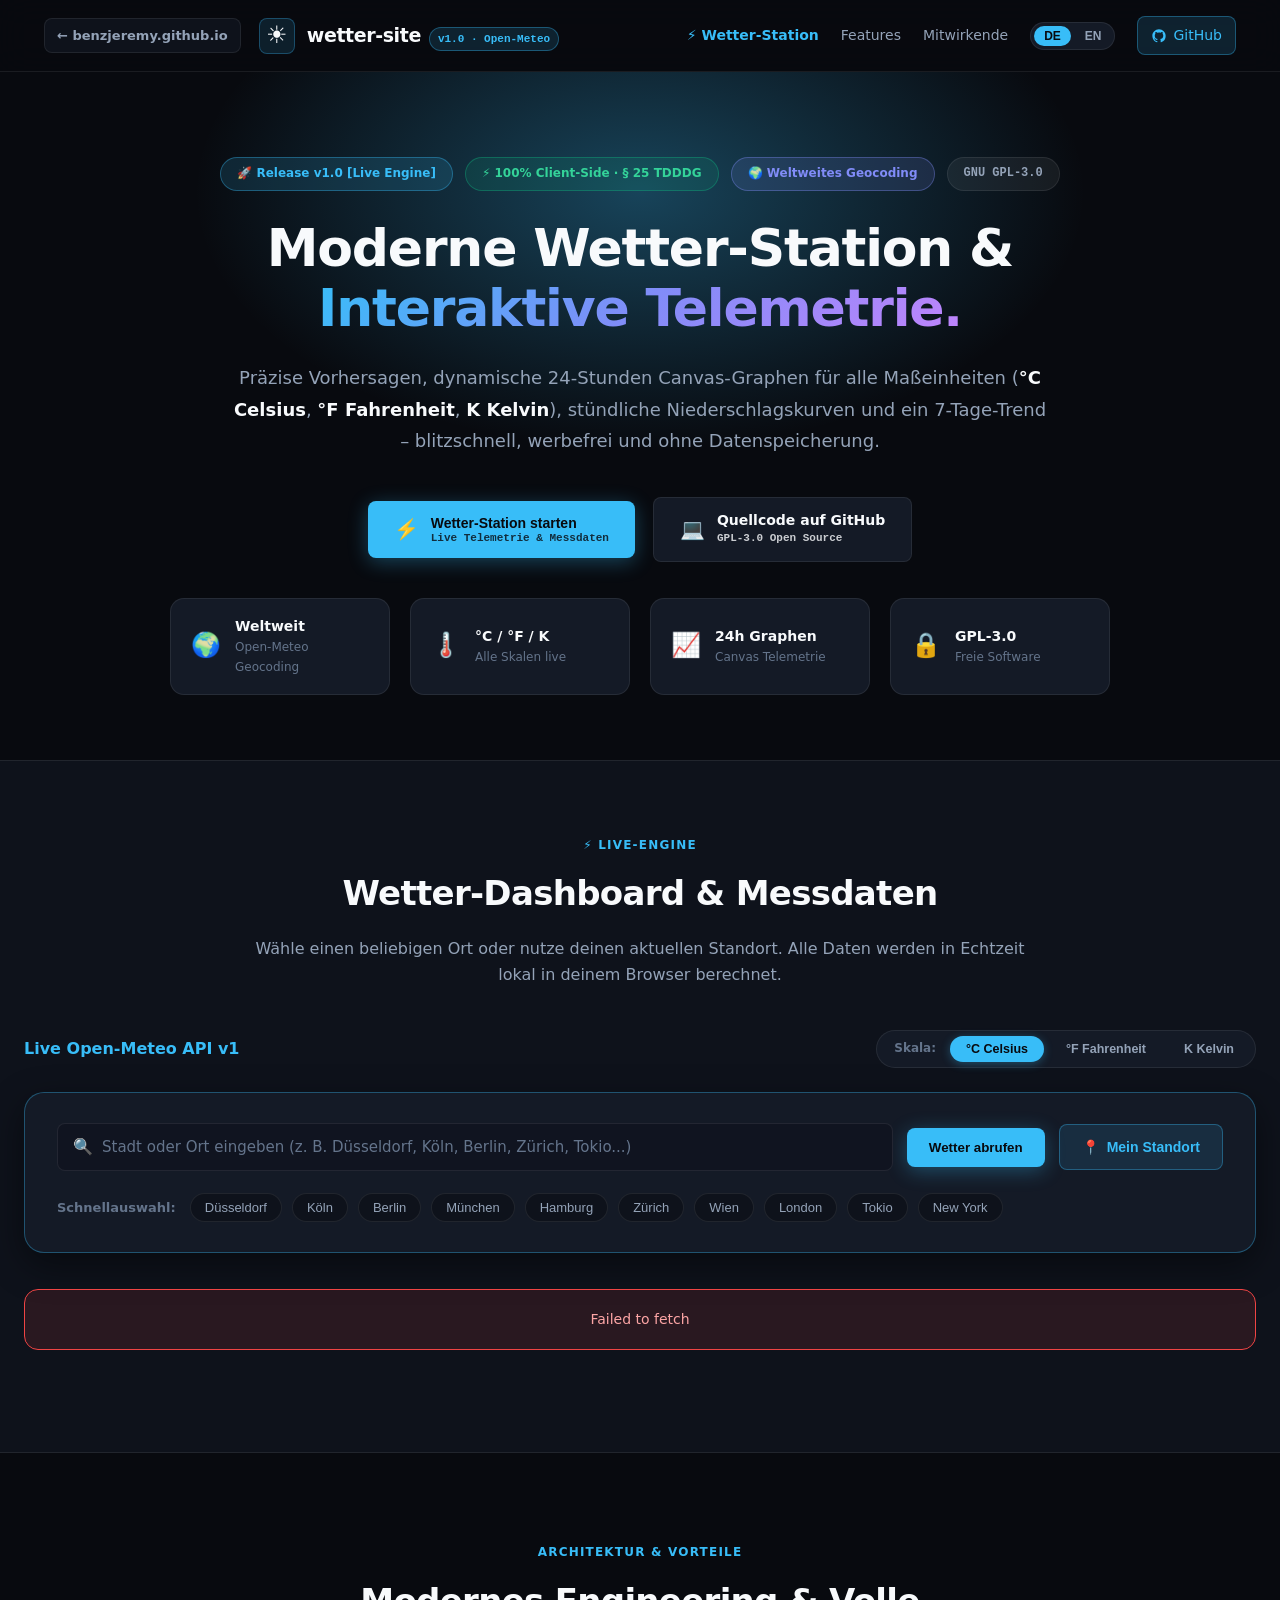
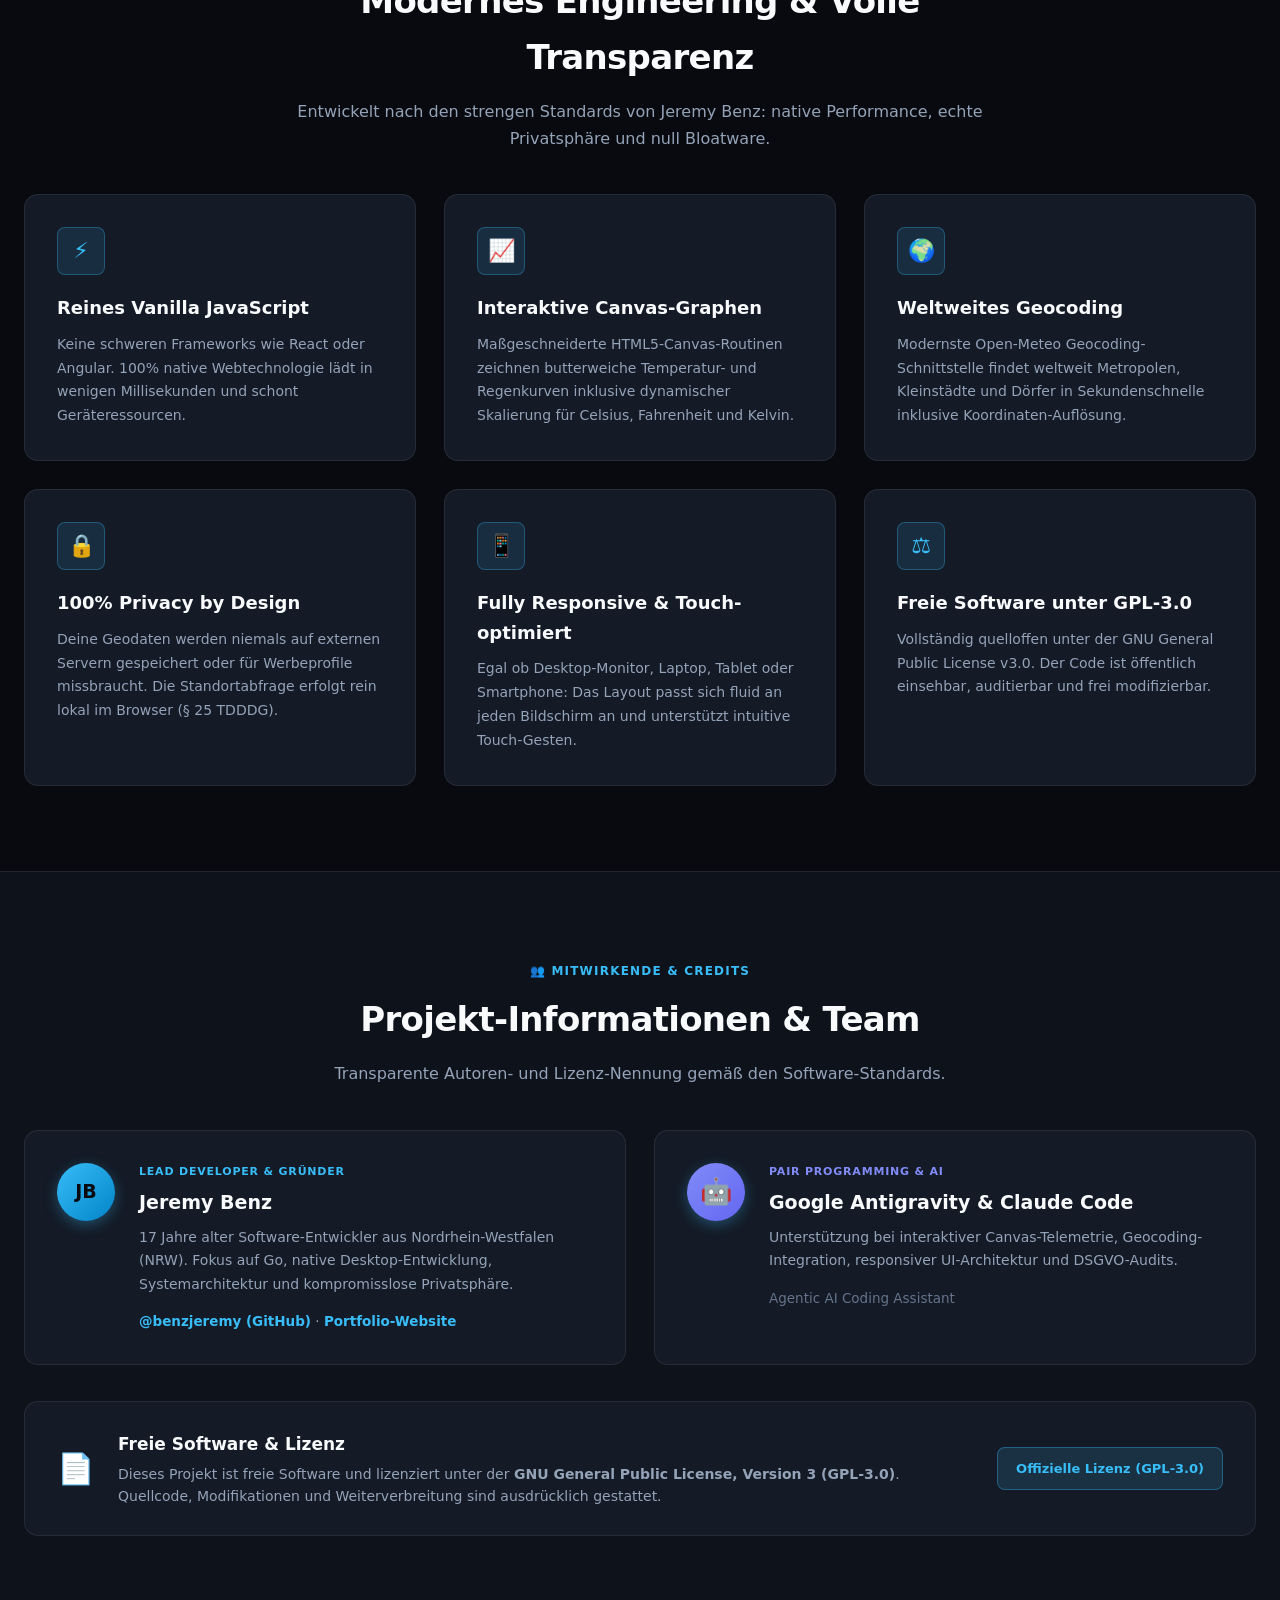
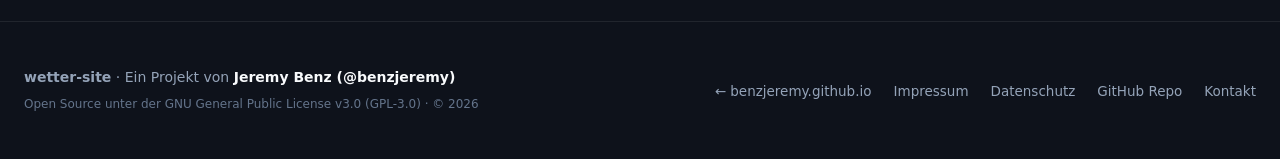
==== index.html @ 48d4f04d "style(ux): increase padding, gaps and breathing room across all dashboard cards v2.3.0" ====
<!DOCTYPE html>
<html lang="de">
<head>
  <meta charset="UTF-8">
  <meta name="viewport" content="width=device-width, initial-scale=1.0">
  <title>wetter-site · Moderne Wetter-Station &amp; Interaktive Telemetrie · v1.0</title>
  <meta name="description" content="Moderne Wetter-Station & interaktive Telemetrie von Jeremy Benz. Live-Wetterdaten, 24h-Canvas-Graphen (°C, °F, K), weltweites Geocoding und 7-Tage-Trend via Open-Meteo. 100% Trackingfrei.">
  <meta property="og:type" content="website">
  <meta property="og:title" content="wetter-site · Moderne Wetter-Station &amp; Interaktive Telemetrie">
  <meta property="og:description" content="Live-Wetterstation, 24h Canvas-Graphen (°C, °F, K), weltweites Geocoding und 7-Tage-Trend. 100% Client-Side.">
  <meta property="og:url" content="https://benzjeremy.github.io/wetter-site/">
  <meta name="twitter:card" content="summary">
  <meta name="twitter:title" content="wetter-site · Weather Dashboard">
  <meta name="twitter:description" content="Hyperlokale Wetterdaten & Canvas-Telemetrie ohne Tracking.">
  <link rel="icon" type="image/svg+xml" href="favicon.svg">
  <link rel="stylesheet" href="style.css?v=2.3.0">
</head>
<body>

  <!-- Site Navigation -->
  <header class="site-header">
    <div class="nav-container">
      <div class="nav-left">
        <a href="https://benzjeremy.github.io/" class="back-root-btn">
          <span>← benzjeremy.github.io</span>
        </a>
        <a href="#" class="brand-link">
          <div class="brand-logo" aria-hidden="true">☀️</div>
          <div class="brand-info">
            <span class="brand-name">wetter-site</span>
            <span class="brand-ver">v1.0 · Open-Meteo</span>
          </div>
        </a>
      </div>

      <button class="mobile-toggle" id="mobile-toggle" aria-label="Menü öffnen/schließen" aria-expanded="false">☰</button>

      <nav class="main-nav" id="main-nav">
        <a href="#app-station" class="nav-highlight">
          <span class="lang-de">⚡ Wetter-Station</span>
          <span class="lang-en" style="display:none;">⚡ Weather Station</span>
        </a>
        <a href="#features">
          <span class="lang-de">Features</span>
          <span class="lang-en" style="display:none;">Features</span>
        </a>
        <a href="#about">
          <span class="lang-de">Mitwirkende</span>
          <span class="lang-en" style="display:none;">Contributors</span>
        </a>

        <div class="lang-switch" role="group" aria-label="Sprachauswahl">
          <button type="button" class="lang-btn active" id="btn-lang-de" onclick="setLang('de')">DE</button>
          <button type="button" class="lang-btn" id="btn-lang-en" onclick="setLang('en')">EN</button>
        </div>

        <a href="https://github.com/benzjeremy/wetter-site" target="_blank" rel="noopener noreferrer" class="btn-card highlight">
          <svg viewBox="0 0 24 24" width="16" height="16" fill="currentColor"><path d="M12 2C6.477 2 2 6.484 2 12.017c0 4.425 2.865 8.18 6.839 9.504.5.092.682-.217.682-.483 0-.237-.008-.868-.013-1.703-2.782.605-3.369-1.343-3.369-1.343-.454-1.158-1.11-1.466-1.11-1.466-.908-.62.069-.608.069-.608 1.003.07 1.53 1.032 1.53 1.032.892 1.53 2.341 1.088 2.91.832.092-.647.35-1.088.636-1.338-2.22-.253-4.555-1.113-4.555-4.951 0-1.093.39-1.988 1.029-2.688-.103-.253-.446-1.272.098-2.65 0 0 .84-.27 2.75 1.026A9.564 9.564 0 0112 6.844c.85.004 1.705.115 2.504.337 1.909-1.296 2.747-1.027 2.747-1.027.546 1.379.202 2.398.1 2.651.64.7 1.028 1.595 1.028 2.688 0 3.848-2.339 4.695-4.566 4.943.359.309.678.92.678 1.855 0 1.338-.012 2.419-.012 2.747 0 .268.18.58.688.482A10.019 10.019 0 0022 12.017C22 6.484 17.522 2 12 2z"/></svg>
          <span>GitHub</span>
        </a>
      </nav>
    </div>
  </header>

  <main>
    <!-- HERO SECTION -->
    <section class="hero-section" id="hero">
      <div class="hero-glow"></div>
      <div class="hero-container">
        
        <div class="hero-badges">
          <span class="hero-badge release-badge">🚀 Release v1.0 [Live Engine]</span>
          <span class="hero-badge perf-badge">⚡ 100% Client-Side · § 25 TDDDG</span>
          <span class="hero-badge open-badge">🌍 Weltweites Geocoding</span>
          <a href="https://github.com/benzjeremy/wetter-site/blob/web/LICENSE" target="_blank" rel="noopener noreferrer" class="hero-badge license-pill">GNU GPL-3.0</a>
        </div>

        <div data-lang="de" class="visible">
          <h1 class="hero-title">
            Moderne Wetter-Station &amp;<br>
            <span class="gradient-text">Interaktive Telemetrie.</span>
          </h1>
          <p class="hero-subtitle">
            Präzise Vorhersagen, dynamische 24-Stunden Canvas-Graphen für alle Maßeinheiten 
            (<strong>°C Celsius</strong>, <strong>°F Fahrenheit</strong>, <strong>K Kelvin</strong>), 
            stündliche Niederschlagskurven und ein 7-Tage-Trend – blitzschnell, werbefrei und ohne Datenspeicherung.
          </p>
        </div>

        <div data-lang="en">
          <h1 class="hero-title">
            Modern Weather Station &amp;<br>
            <span class="gradient-text">Interactive Telemetry.</span>
          </h1>
          <p class="hero-subtitle">
            Precise forecasts, dynamic 24-hour Canvas telemetry for all temperature units 
            (<strong>°C Celsius</strong>, <strong>°F Fahrenheit</strong>, <strong>K Kelvin</strong>), 
            hourly precipitation curves, and 7-day outlook – ultra fast, ad-free, and privacy-first.
          </p>
        </div>

        <!-- Call to Action CTAs -->
        <div class="hero-cta-group">
          <button type="button" class="btn-primary" id="launchHeroBtn">
            <span style="font-size: 20px;">⚡</span>
            <div>
              <span class="btn-main-text">Wetter-Station starten</span>
              <span class="btn-sub-text">Live Telemetrie &amp; Messdaten</span>
            </div>
          </button>
          <a href="https://github.com/benzjeremy/wetter-site" target="_blank" rel="noopener noreferrer" class="btn-secondary">
            <span style="font-size: 20px;">💻</span>
            <div>
              <span class="btn-main-text">Quellcode auf GitHub</span>
              <span class="btn-sub-text">GPL-3.0 Open Source</span>
            </div>
          </a>
        </div>

        <!-- Telemetry Stats Bar -->
        <div class="telemetry-bar">
          <div class="telemetry-item">
            <span class="tel-icon">🌍</span>
            <div class="tel-text">
              <span class="tel-val">Weltweit</span>
              <span class="tel-sub">Open-Meteo Geocoding</span>
            </div>
          </div>
          <div class="telemetry-item">
            <span class="tel-icon">🌡️</span>
            <div class="tel-text">
              <span class="tel-val">°C / °F / K</span>
              <span class="tel-sub">Alle Skalen live</span>
            </div>
          </div>
          <div class="telemetry-item">
            <span class="tel-icon">📈</span>
            <div class="tel-text">
              <span class="tel-val">24h Graphen</span>
              <span class="tel-sub">Canvas Telemetrie</span>
            </div>
          </div>
          <div class="telemetry-item">
            <span class="tel-icon">🔒</span>
            <div class="tel-text">
              <span class="tel-val">GPL-3.0</span>
              <span class="tel-sub">Freie Software</span>
            </div>
          </div>
        </div>

      </div>
    </section>

    <!-- INTERACTIVE WEATHER STATION -->
    <section class="station-section" id="app-station">
      <div class="section-container">
        
        <div class="section-header">
          <span class="section-tag">⚡ Live-Engine</span>
          <h2 class="section-title">Wetter-Dashboard &amp; Messdaten</h2>
          <p class="section-sub">Wähle einen beliebigen Ort oder nutze deinen aktuellen Standort. Alle Daten werden in Echtzeit lokal in deinem Browser berechnet.</p>
        </div>

        <div class="station-top-bar">
          <div class="badge-pill" style="font-weight:700; color:var(--accent-primary);">Live Open-Meteo API v1</div>
          
          <!-- Temperature Unit Selector -->
          <div class="unit-selector" role="group" aria-label="Temperatureinheit auswählen">
            <span class="unit-label">Skala:</span>
            <button type="button" class="unit-btn active" data-unit="celsius" id="unitC">°C Celsius</button>
            <button type="button" class="unit-btn" data-unit="fahrenheit" id="unitF">°F Fahrenheit</button>
            <button type="button" class="unit-btn" data-unit="kelvin" id="unitK">K Kelvin</button>
          </div>
        </div>

        <!-- Controls Card -->
        <div class="station-controls-card">
          <form id="searchForm" class="search-form" onsubmit="return false;">
            <div class="search-input-wrapper">
              <span class="search-icon" aria-hidden="true">🔍</span>
              <input 
                type="text" 
                id="locationInput" 
                placeholder="Stadt oder Ort eingeben (z. B. Düsseldorf, Köln, Berlin, Zürich, Tokio...)" 
                autocomplete="off"
                spellcheck="false"
                aria-label="Ort suchen"
              >
              <button type="button" class="clear-input-btn" id="clearBtn" title="Eingabe leeren" style="display:none;" aria-label="Eingabe leeren">✕</button>
            </div>
            <button type="submit" class="btn-primary" id="searchSubmitBtn" style="padding: 12px 22px;">
              <span>Wetter abrufen</span>
            </button>
            <button type="button" class="btn-geo" id="geoBtn" title="Aktuellen Standort via GPS ermitteln">
              <span class="geo-icon">📍</span>
              <span>Mein Standort</span>
            </button>
          </form>

          <!-- Quick City Chips -->
          <div class="quick-chips">
            <span class="chips-label">Schnellauswahl:</span>
            <button type="button" class="chip" data-city="Düsseldorf">Düsseldorf</button>
            <button type="button" class="chip" data-city="Köln">Köln</button>
            <button type="button" class="chip" data-city="Berlin">Berlin</button>
            <button type="button" class="chip" data-city="München">München</button>
            <button type="button" class="chip" data-city="Hamburg">Hamburg</button>
            <button type="button" class="chip" data-city="Zürich">Zürich</button>
            <button type="button" class="chip" data-city="Wien">Wien</button>
            <button type="button" class="chip" data-city="London">London</button>
            <button type="button" class="chip" data-city="Tokio">Tokio</button>
            <button type="button" class="chip" data-city="New York">New York</button>
          </div>
        </div>

        <!-- Status Banner -->
        <div id="statusBanner" class="status-banner" style="display:none;" role="status">
          <div class="spinner" id="statusSpinner"></div>
          <span id="statusMessage">Wetterdaten werden geladen...</span>
        </div>

        <!-- Weather Display Area -->
        <div id="weatherDisplay" class="weather-display" style="display:none;">
          
          <!-- Current Weather Hero Card -->
          <div class="current-weather-card">
            <div class="current-main-info">
              <div class="location-badge">
                <span class="loc-pin" aria-hidden="true">📍</span>
                <h3 id="displayPlace">Berlin, Deutschland</h3>
                <span class="coords-tag" id="displayCoords">52.52° N, 13.41° E</span>
              </div>
              <div class="current-timestamp" id="displayTime">Stand: Gerade eben</div>

              <div class="temp-condition-wrap">
                <div class="temp-big">
                  <span id="displayTemp">18.5</span>
                  <span class="temp-unit-symbol" id="displayUnit">°C</span>
                </div>
                <div class="condition-details">
                  <div class="condition-text" id="displayCondition">Sonnig / Klar</div>
                  <div class="feels-like">
                    Gefühlt: <strong id="displayFeelsLike">18.0 °C</strong> · 
                    Min: <span id="displayMin">12 °C</span> / Max: <span id="displayMax">22 °C</span>
                  </div>
                </div>
              </div>
            </div>

            <div class="current-visual">
              <div class="weather-icon-large" id="displayIcon" aria-hidden="true">
                ☀️
              </div>
            </div>
          </div>

          <!-- Telemetry Grid (6 Metrics) -->
          <div class="metrics-grid">
            <div class="metric-card">
              <div class="metric-header">
                <span class="metric-icon">💧</span>
                <span class="metric-title">Luftfeuchtigkeit</span>
              </div>
              <div class="metric-value" id="valHumidity">55%</div>
              <div class="metric-sub" id="subHumidity">Angenehmer Bereich</div>
            </div>

            <div class="metric-card">
              <div class="metric-header">
                <span class="metric-icon">💨</span>
                <span class="metric-title">Wind</span>
              </div>
              <div class="metric-value" id="valWind">14 km/h</div>
              <div class="metric-sub" id="subWind">
                <span class="wind-arrow" id="windArrow">↑</span> 
                <span id="windDirText">Nord-Nordost</span>
              </div>
            </div>

            <div class="metric-card">
              <div class="metric-header">
                <span class="metric-icon">🌧️</span>
                <span class="metric-title">Niederschlag</span>
              </div>
              <div class="metric-value" id="valRain">0.0 mm</div>
              <div class="metric-sub" id="subRain">Regenrisiko: 5%</div>
            </div>

            <div class="metric-card">
              <div class="metric-header">
                <span class="metric-icon">☀️</span>
                <span class="metric-title">UV-Index</span>
              </div>
              <div class="metric-value" id="valUV">4 / 11</div>
              <div class="metric-sub" id="subUV">Mäßige Strahlung</div>
            </div>

            <div class="metric-card">
              <div class="metric-header">
                <span class="metric-icon">🧭</span>
                <span class="metric-title">Luftdruck</span>
              </div>
              <div class="metric-value" id="valPressure">1018 hPa</div>
              <div class="metric-sub" id="subPressure">Stabiles Hochdruckgebiet</div>
            </div>

            <div class="metric-card">
              <div class="metric-header">
                <span class="metric-icon">🌅</span>
                <span class="metric-title">Sonne</span>
              </div>
              <div class="metric-value" id="valSunTimes">06:24 / 19:48</div>
              <div class="metric-sub">Aufgang / Untergang</div>
            </div>
          </div>

          <!-- 24-Hour Interactive Canvas Graph -->
          <div class="chart-card">
            <div class="chart-header">
              <div>
                <div class="chart-badge">Telemetrie-Kurve</div>
                <h3>24-Stunden Verlauf &amp; Trend</h3>
              </div>
              <div class="chart-modes" role="group" aria-label="Diagramm Modus">
                <button type="button" class="chart-mode-btn active" id="modeTempBtn">🌡️ Temperatur</button>
                <button type="button" class="chart-mode-btn" id="modeRainBtn">🌧️ Niederschlag (%)</button>
              </div>
            </div>
            <div class="chart-canvas-wrapper">
              <canvas id="weatherCanvas" role="img" aria-label="24 Stunden Wetterverlauf Graph"></canvas>
              <div id="chartTooltip" class="chart-tooltip" style="display:none;"></div>
            </div>
            <div class="chart-legend">
              <span>Stündliche Werte für die nächsten 24 Stunden. Bewege den Mauszeiger über den Graphen für genaue Messpunkte.</span>
            </div>
          </div>

          <!-- 7-Day Forecast Matrix -->
          <div class="forecast-section">
            <div class="forecast-header">
              <span class="section-tag" style="margin-bottom:0;">📅 Trend</span>
              <h3>7-Tage-Wettervorhersage</h3>
            </div>
            <div class="forecast-grid" id="forecastGrid">
              <!-- Dynamically populated by app.js -->
            </div>
          </div>

        </div>

      </div>
    </section>

    <!-- FEATURES SECTION -->
    <section class="features-section" id="features">
      <div class="section-container">
        <div class="section-header">
          <span class="section-tag">Architektur &amp; Vorteile</span>
          <h2 class="section-title">Modernes Engineering &amp; Volle Transparenz</h2>
          <p class="section-sub">Entwickelt nach den strengen Standards von Jeremy Benz: native Performance, echte Privatsphäre und null Bloatware.</p>
        </div>

        <div class="feature-grid">
          <div class="feature-card">
            <div class="f-card-icon">⚡</div>
            <h3>Reines Vanilla JavaScript</h3>
            <p>Keine schweren Frameworks wie React oder Angular. 100% native Webtechnologie lädt in wenigen Millisekunden und schont Geräteressourcen.</p>
          </div>

          <div class="feature-card">
            <div class="f-card-icon">📈</div>
            <h3>Interaktive Canvas-Graphen</h3>
            <p>Maßgeschneiderte HTML5-Canvas-Routinen zeichnen butterweiche Temperatur- und Regenkurven inklusive dynamischer Skalierung für Celsius, Fahrenheit und Kelvin.</p>
          </div>

          <div class="feature-card">
            <div class="f-card-icon">🌍</div>
            <h3>Weltweites Geocoding</h3>
            <p>Modernste Open-Meteo Geocoding-Schnittstelle findet weltweit Metropolen, Kleinstädte und Dörfer in Sekundenschnelle inklusive Koordinaten-Auflösung.</p>
          </div>

          <div class="feature-card">
            <div class="f-card-icon">🔒</div>
            <h3>100% Privacy by Design</h3>
            <p>Deine Geodaten werden niemals auf externen Servern gespeichert oder für Werbeprofile missbraucht. Die Standortabfrage erfolgt rein lokal im Browser (§ 25 TDDDG).</p>
          </div>

          <div class="feature-card">
            <div class="f-card-icon">📱</div>
            <h3>Fully Responsive &amp; Touch-optimiert</h3>
            <p>Egal ob Desktop-Monitor, Laptop, Tablet oder Smartphone: Das Layout passt sich fluid an jeden Bildschirm an und unterstützt intuitive Touch-Gesten.</p>
          </div>

          <div class="feature-card">
            <div class="f-card-icon">⚖️</div>
            <h3>Freie Software unter GPL-3.0</h3>
            <p>Vollständig quelloffen unter der GNU General Public License v3.0. Der Code ist öffentlich einsehbar, auditierbar und frei modifizierbar.</p>
          </div>
        </div>
      </div>
    </section>

    <!-- ABOUT SECTION -->
    <section class="about-section" id="about">
      <div class="section-container">
        <div class="section-header">
          <span class="section-tag">👥 Mitwirkende &amp; Credits</span>
          <h2 class="section-title">Projekt-Informationen &amp; Team</h2>
          <p class="section-sub">Transparente Autoren- und Lizenz-Nennung gemäß den Software-Standards.</p>
        </div>

        <div class="about-grid">
          <div class="about-card">
            <div class="about-avatar">JB</div>
            <div class="about-info">
              <span class="role-badge">Lead Developer &amp; Gründer</span>
              <h3>Jeremy Benz</h3>
              <p>17 Jahre alter Software-Entwickler aus Nordrhein-Westfalen (NRW). Fokus auf Go, native Desktop-Entwicklung, Systemarchitektur und kompromisslose Privatsphäre.</p>
              <div class="author-links">
                <a href="https://github.com/benzjeremy" target="_blank" rel="noopener noreferrer">@benzjeremy (GitHub)</a> · 
                <a href="https://benzjeremy.github.io/" target="_blank" rel="noopener noreferrer">Portfolio-Website</a>
              </div>
            </div>
          </div>

          <div class="about-card">
            <div class="about-avatar ai-avatar">🤖</div>
            <div class="about-info">
              <span class="role-badge ai-badge">Pair Programming &amp; AI</span>
              <h3>Google Antigravity &amp; Claude Code</h3>
              <p>Unterstützung bei interaktiver Canvas-Telemetrie, Geocoding-Integration, responsiver UI-Architektur und DSGVO-Audits.</p>
              <div class="author-links">
                <span style="color:var(--text-muted);">Agentic AI Coding Assistant</span>
              </div>
            </div>
          </div>
        </div>

        <!-- License Box -->
        <div class="license-box">
          <div class="license-icon">📄</div>
          <div class="license-text">
            <h4>Freie Software &amp; Lizenz</h4>
            <p>Dieses Projekt ist freie Software und lizenziert unter der <strong>GNU General Public License, Version 3 (GPL-3.0)</strong>. Quellcode, Modifikationen und Weiterverbreitung sind ausdrücklich gestattet.</p>
          </div>
          <a href="https://github.com/benzjeremy/wetter-site/blob/web/LICENSE" target="_blank" rel="noopener noreferrer" class="btn-card highlight" style="padding:10px 18px; font-size:13px;">
            <span>Offizielle Lizenz (GPL-3.0)</span>
          </a>
        </div>
      </div>
    </section>
  </main>

  <!-- Footer -->
  <footer class="site-footer">
    <div class="footer-content">
      <div class="footer-left">
        <div><strong>wetter-site</strong> · Ein Projekt von <a href="https://github.com/benzjeremy" target="_blank" rel="noopener noreferrer">Jeremy Benz (@benzjeremy)</a></div>
        <div class="footer-sub">Open Source unter der GNU General Public License v3.0 (GPL-3.0) · © 2026</div>
      </div>
      <div class="footer-links">
        <a href="https://benzjeremy.github.io/">← benzjeremy.github.io</a>
        <a href="https://benzjeremy.github.io/impressum.html" target="_blank" rel="noopener noreferrer">Impressum</a>
        <a href="https://benzjeremy.github.io/datenschutz.html" target="_blank" rel="noopener noreferrer">Datenschutz</a>
        <a href="https://github.com/benzjeremy/wetter-site" target="_blank" rel="noopener noreferrer">GitHub Repo</a>
        <a href="mailto:benzjeremy@pm.me">Kontakt</a>
      </div>
    </div>
  </footer>

  <script>
    function setLang(lang) {
      document.querySelectorAll('[data-lang]').forEach(el => {
        if (el.getAttribute('data-lang') === lang) {
          el.classList.add('visible');
        } else {
          el.classList.remove('visible');
        }
      });
      document.querySelectorAll('.lang-de').forEach(el => el.style.display = lang === 'de' ? '' : 'none');
      document.querySelectorAll('.lang-en').forEach(el => el.style.display = lang === 'en' ? '' : 'none');
      
      const btnDe = document.getElementById('btn-lang-de');
      const btnEn = document.getElementById('btn-lang-en');
      if (btnDe && btnEn) {
        btnDe.classList.toggle('active', lang === 'de');
        btnEn.classList.toggle('active', lang === 'en');
      }
      try { localStorage.setItem('site_lang', lang); } catch (e) {}
    }

    try {
      const saved = localStorage.getItem('site_lang');
      if (saved === 'en' || saved === 'de') setLang(saved);
    } catch (e) {}
  </script>
  <script src="app.js?v=2.3.0"></script>
</body>
</html>
---- style.css ----
/* ==========================================================================
   wetter-site — Official Website Design System & Weather Dashboard
   Theme: Cybernetic Dark (Cyan Accent #38bdf8) · WCAG AAA · Spring Physics
   Entwickelt für Jeremy Benz (@benzjeremy) | GPL-3.0
   ========================================================================== */

:root {
  --bg-page: #080a0f;
  --bg-surface: #0e121b;
  --bg-card: #141a26;
  --bg-card-hover: #1a2232;
  --bg-input: #101420;

  --border-subtle: rgba(255, 255, 255, 0.08);
  --border-strong: rgba(255, 255, 255, 0.16);
  --border-accent: rgba(56, 189, 248, 0.35);

  --accent-primary: #38bdf8;
  --accent-primary-hover: #7dd3fc;
  --accent-glow: rgba(56, 189, 248, 0.32);

  --accent-green: #10b981;
  --accent-gold: #f59e0b;
  --accent-orange: #f97316;
  --accent-purple: #818cf8;
  --accent-red: #ef4444;

  --text-primary: #f8fafc;
  --text-secondary: #94a3b8;
  --text-muted: #64748b;

  --font-main: -apple-system, BlinkMacSystemFont, "Segoe UI", Roboto, system-ui, sans-serif;
  --font-mono: ui-monospace, SFMono-Regular, Consolas, "Liberation Mono", Menlo, monospace;

  --radius-sm: 8px;
  --radius-md: 14px;
  --radius-lg: 20px;
  --radius-xl: 28px;

  --spring-bounce: cubic-bezier(0.16, 1, 0.3, 1);
}

* {
  box-sizing: border-box;
  margin: 0;
  padding: 0;
}

html {
  scroll-behavior: smooth;
}

body {
  font-family: var(--font-main);
  background-color: var(--bg-page);
  color: var(--text-primary);
  line-height: 1.65;
  -webkit-font-smoothing: antialiased;
  min-height: 100vh;
  display: flex;
  flex-direction: column;
}

a:focus-visible, button:focus-visible, input:focus-visible {
  outline: 2px solid var(--accent-primary);
  outline-offset: 3px;
}

/* ==================== SITE NAVIGATION ==================== */
.site-header {
  position: sticky;
  top: 0;
  z-index: 100;
  background: rgba(8, 10, 15, 0.88);
  backdrop-filter: blur(16px);
  -webkit-backdrop-filter: blur(16px);
  border-bottom: 1px solid var(--border-subtle);
}

.nav-container {
  max-width: 1240px;
  margin: 0 auto;
  padding: 16px 24px;
  display: flex;
  align-items: center;
  justify-content: space-between;
}

.nav-left {
  display: flex;
  align-items: center;
  gap: 18px;
}

.back-root-btn {
  font-size: 13px;
  font-weight: 600;
  color: var(--text-secondary);
  text-decoration: none;
  display: inline-flex;
  align-items: center;
  gap: 6px;
  padding: 6px 12px;
  border-radius: var(--radius-sm);
  background: var(--bg-surface);
  border: 1px solid var(--border-subtle);
  transition: all 0.15s ease;
}

.back-root-btn:hover {
  color: var(--accent-primary);
  border-color: var(--border-strong);
  transform: translateX(-2px);
}

.brand-link {
  display: flex;
  align-items: center;
  gap: 12px;
  text-decoration: none;
  color: var(--text-primary);
}

.brand-logo {
  width: 36px;
  height: 36px;
  border-radius: var(--radius-sm);
  display: flex;
  align-items: center;
  justify-content: center;
  font-size: 24px;
  background: rgba(56, 189, 248, 0.12);
  border: 1px solid rgba(56, 189, 248, 0.3);
}

.brand-info {
  display: flex;
  align-items: baseline;
  gap: 8px;
}

.brand-name {
  font-size: 19px;
  font-weight: 800;
  letter-spacing: -0.4px;
}

.brand-ver {
  font-size: 11px;
  font-weight: 700;
  font-family: var(--font-mono);
  color: var(--accent-primary);
  background: rgba(56, 189, 248, 0.14);
  padding: 2px 8px;
  border-radius: 12px;
  border: 1px solid rgba(56, 189, 248, 0.35);
}

.main-nav {
  display: flex;
  align-items: center;
  gap: 22px;
}

.main-nav a {
  color: var(--text-secondary);
  text-decoration: none;
  font-size: 14px;
  font-weight: 500;
  transition: color 0.15s ease;
}

.main-nav a:hover {
  color: var(--text-primary);
}

.main-nav a.nav-highlight {
  color: var(--accent-primary);
  font-weight: 700;
}

.lang-switch {
  display: flex;
  gap: 4px;
  background: var(--bg-card);
  padding: 3px;
  border-radius: 20px;
  border: 1px solid var(--border-subtle);
}

.lang-btn {
  font-size: 12px;
  font-weight: 600;
  padding: 3px 10px;
  border-radius: 16px;
  border: none;
  background: transparent;
  color: var(--text-secondary);
  cursor: pointer;
  transition: all 0.15s ease;
}

.lang-btn.active {
  background: var(--accent-primary);
  color: #080a0f;
  font-weight: 700;
}

.btn-card {
  display: inline-flex;
  align-items: center;
  gap: 6px;
  background: var(--bg-surface);
  border: 1px solid var(--border-subtle);
  color: var(--text-primary);
  text-decoration: none;
  font-size: 12px;
  font-weight: 600;
  padding: 7px 13px;
  border-radius: var(--radius-sm);
  transition: all 0.15s ease;
}

.btn-card:hover {
  border-color: var(--accent-primary);
  color: var(--accent-primary);
  transform: translateY(-1px);
}

.btn-card.highlight {
  background: rgba(56, 189, 248, 0.14);
  border-color: rgba(56, 189, 248, 0.35);
  color: var(--accent-primary);
}

.btn-card.highlight:hover {
  background: rgba(56, 189, 248, 0.25);
}

.mobile-toggle {
  display: none;
  background: var(--bg-card);
  border: 1px solid var(--border-subtle);
  color: var(--text-primary);
  font-size: 18px;
  padding: 6px 12px;
  border-radius: var(--radius-sm);
  cursor: pointer;
}

@media (max-width: 880px) {
  .mobile-toggle {
    display: block;
  }
  .main-nav {
    display: none;
    position: absolute;
    top: 68px;
    left: 0;
    right: 0;
    background: var(--bg-surface);
    border-bottom: 1px solid var(--border-subtle);
    padding: 24px;
    flex-direction: column;
    align-items: flex-start;
    gap: 18px;
    box-shadow: 0 16px 32px rgba(0, 0, 0, 0.5);
  }
  .main-nav.open {
    display: flex;
  }
}

/* ==================== HERO SECTION ==================== */
.hero-section {
  position: relative;
  padding: 85px 24px 65px;
  overflow: hidden;
  text-align: center;
}

.hero-glow {
  position: absolute;
  top: -140px;
  left: 50%;
  transform: translateX(-50%);
  width: 900px;
  height: 520px;
  background: radial-gradient(ellipse at center, var(--accent-glow) 0%, rgba(8, 10, 15, 0) 70%);
  pointer-events: none;
  z-index: 0;
}

.hero-container {
  position: relative;
  z-index: 1;
  max-width: 980px;
  margin: 0 auto;
}

.hero-badges {
  display: flex;
  justify-content: center;
  align-items: center;
  gap: 12px;
  flex-wrap: wrap;
  margin-bottom: 28px;
}

.hero-badge {
  display: inline-flex;
  align-items: center;
  gap: 6px;
  font-size: 12px;
  font-weight: 600;
  padding: 6px 16px;
  border-radius: 20px;
  text-decoration: none;
}

.release-badge {
  background: rgba(56, 189, 248, 0.14);
  color: #38bdf8;
  border: 1px solid rgba(56, 189, 248, 0.35);
}

.perf-badge {
  background: rgba(16, 185, 129, 0.12);
  color: #34d399;
  border: 1px solid rgba(16, 185, 129, 0.35);
}

.open-badge {
  background: rgba(129, 140, 248, 0.14);
  color: #818cf8;
  border: 1px solid rgba(129, 140, 248, 0.35);
}

.license-pill {
  background: rgba(255, 255, 255, 0.06);
  color: var(--text-secondary);
  border: 1px solid var(--border-subtle);
  font-family: var(--font-mono);
}

.hero-title {
  font-size: 52px;
  font-weight: 800;
  line-height: 1.15;
  letter-spacing: -1.2px;
  margin-bottom: 24px;
  color: var(--text-primary);
}

@media (max-width: 768px) {
  .hero-title {
    font-size: 38px;
  }
}

.gradient-text {
  background: linear-gradient(135deg, #38bdf8 0%, #818cf8 50%, #c084fc 100%);
  -webkit-background-clip: text;
  -webkit-text-fill-color: transparent;
}

.hero-subtitle {
  font-size: 18px;
  color: var(--text-secondary);
  line-height: 1.75;
  max-width: 820px;
  margin: 0 auto 40px;
}

.hero-subtitle strong {
  color: var(--text-primary);
}

/* Call to Action Buttons */
.hero-cta-group {
  display: flex;
  justify-content: center;
  align-items: center;
  gap: 18px;
  flex-wrap: wrap;
  margin-bottom: 36px;
}

.btn-primary {
  display: inline-flex;
  align-items: center;
  gap: 12px;
  background: var(--accent-primary);
  color: #080a0f;
  text-decoration: none;
  font-weight: 700;
  padding: 14px 26px;
  border-radius: var(--radius-sm);
  box-shadow: 0 4px 20px var(--accent-glow);
  transition: all 0.2s var(--spring-bounce);
  text-align: left;
  border: none;
  cursor: pointer;
}

.btn-primary:hover {
  background: var(--accent-primary-hover);
  transform: translateY(-2px);
  box-shadow: 0 6px 28px rgba(56, 189, 248, 0.45);
}

.btn-secondary {
  display: inline-flex;
  align-items: center;
  gap: 12px;
  background: var(--bg-card);
  color: var(--text-primary);
  border: 1px solid var(--border-subtle);
  text-decoration: none;
  font-weight: 700;
  padding: 14px 26px;
  border-radius: var(--radius-sm);
  transition: all 0.2s var(--spring-bounce);
  text-align: left;
}

.btn-secondary:hover {
  border-color: var(--border-strong);
  transform: translateY(-2px);
  background: var(--bg-card-hover);
}

.btn-main-text {
  display: block;
  font-size: 14px;
  line-height: 1.2;
}

.btn-sub-text {
  display: block;
  font-size: 11px;
  opacity: 0.8;
  font-family: var(--font-mono);
}

/* Quick Telemetry Pill Bar */
.telemetry-bar {
  display: grid;
  grid-template-columns: repeat(4, 1fr);
  gap: 20px;
  max-width: 940px;
  margin: 0 auto;
}

@media (max-width: 768px) {
  .telemetry-bar {
    grid-template-columns: repeat(2, 1fr);
  }
}

.telemetry-item {
  display: flex;
  align-items: center;
  gap: 14px;
  background: var(--bg-card);
  border: 1px solid var(--border-subtle);
  border-radius: var(--radius-md);
  padding: 16px 20px;
  text-align: left;
  transition: transform 0.2s var(--spring-bounce), border-color 0.2s;
}

.telemetry-item:hover {
  transform: translateY(-2px);
  border-color: var(--border-strong);
  background: var(--bg-card-hover);
}

.tel-icon {
  font-size: 24px;
}

.tel-text {
  display: flex;
  flex-direction: column;
}

.tel-val {
  font-size: 14px;
  font-weight: 700;
  color: var(--text-primary);
}

.tel-sub {
  font-size: 12px;
  color: var(--text-muted);
}

/* ==================== INTERACTIVE WEATHER STATION ==================== */
.station-section {
  padding: 70px 24px;
  background: var(--bg-surface);
  border-top: 1px solid var(--border-subtle);
  border-bottom: 1px solid var(--border-subtle);
}

.section-container {
  max-width: 1240px;
  margin: 0 auto;
}

.section-header {
  text-align: center;
  max-width: 780px;
  margin: 0 auto 42px;
}

.section-tag {
  font-size: 12px;
  font-weight: 700;
  text-transform: uppercase;
  letter-spacing: 1.2px;
  color: var(--accent-primary);
  margin-bottom: 10px;
  display: inline-block;
}

.section-title {
  font-size: 34px;
  font-weight: 800;
  letter-spacing: -0.7px;
  margin-bottom: 14px;
  color: var(--text-primary);
}

.section-sub {
  font-size: 16px;
  color: var(--text-secondary);
  line-height: 1.65;
}

.station-top-bar {
  display: flex;
  align-items: center;
  justify-content: space-between;
  gap: 18px;
  flex-wrap: wrap;
  margin-bottom: 24px;
}

.unit-selector {
  display: inline-flex;
  align-items: center;
  background: var(--bg-card);
  padding: 5px;
  border-radius: 30px;
  border: 1px solid var(--border-subtle);
  gap: 6px;
}

.unit-label {
  font-size: 12px;
  color: var(--text-muted);
  font-weight: 600;
  padding: 0 8px 0 12px;
}

.unit-btn {
  background: transparent;
  border: none;
  color: var(--text-secondary);
  font-size: 12.5px;
  font-weight: 600;
  padding: 6px 16px;
  border-radius: 20px;
  cursor: pointer;
  transition: all 0.15s ease;
}

.unit-btn:hover {
  color: var(--text-primary);
}

.unit-btn.active {
  background: var(--accent-primary);
  color: #080a0f;
  font-weight: 700;
  box-shadow: 0 2px 10px var(--accent-glow);
}

/* Controls Card */
.station-controls-card {
  background: var(--bg-card);
  border: 1px solid var(--border-accent);
  border-radius: var(--radius-lg);
  padding: 30px 32px;
  box-shadow: 0 12px 36px rgba(0, 0, 0, 0.45);
  margin-bottom: 36px;
}

.search-form {
  display: flex;
  align-items: center;
  gap: 14px;
  flex-wrap: wrap;
}

.search-input-wrapper {
  position: relative;
  flex: 1 1 340px;
  display: flex;
  align-items: center;
}

.search-icon {
  position: absolute;
  left: 16px;
  color: var(--text-muted);
  font-size: 16px;
  pointer-events: none;
}

.search-input-wrapper input {
  width: 100%;
  background: var(--bg-input);
  border: 1px solid var(--border-subtle);
  border-radius: var(--radius-sm);
  padding: 14px 40px 14px 44px;
  color: var(--text-primary);
  font-family: inherit;
  font-size: 15px;
  outline: none;
  transition: all 0.15s ease;
}

.search-input-wrapper input:focus {
  border-color: var(--accent-primary);
  background: #131929;
  box-shadow: 0 0 0 3px rgba(56, 189, 248, 0.16);
}

.search-input-wrapper input::placeholder {
  color: var(--text-muted);
}

.clear-input-btn {
  position: absolute;
  right: 14px;
  background: transparent;
  border: none;
  color: var(--text-muted);
  font-size: 14px;
  cursor: pointer;
  padding: 4px;
  border-radius: var(--radius-sm);
}

.clear-input-btn:hover {
  color: var(--text-primary);
}

.btn-geo {
  background: rgba(56, 189, 248, 0.12);
  color: var(--accent-primary);
  border: 1px solid rgba(56, 189, 248, 0.35);
  display: inline-flex;
  align-items: center;
  gap: 8px;
  font-weight: 700;
  font-size: 14px;
  padding: 14px 22px;
  border-radius: var(--radius-sm);
  cursor: pointer;
  transition: all 0.15s ease;
}

.btn-geo:hover {
  background: rgba(56, 189, 248, 0.22);
  transform: translateY(-1px);
}

/* Quick City Chips */
.quick-chips {
  display: flex;
  align-items: center;
  gap: 10px;
  margin-top: 22px;
  flex-wrap: wrap;
}

.chips-label {
  font-size: 13px;
  color: var(--text-muted);
  font-weight: 600;
  margin-right: 4px;
}

.chip {
  background: var(--bg-surface);
  border: 1px solid var(--border-subtle);
  color: var(--text-secondary);
  font-size: 13px;
  font-weight: 500;
  padding: 6px 14px;
  border-radius: 20px;
  cursor: pointer;
  transition: all 0.15s ease;
}

.chip:hover {
  background: rgba(56, 189, 248, 0.14);
  border-color: var(--accent-primary);
  color: var(--accent-primary);
  transform: translateY(-1px);
}

/* Status Banner */
.status-banner {
  display: flex;
  align-items: center;
  justify-content: center;
  gap: 14px;
  padding: 18px 24px;
  background: var(--bg-card);
  border: 1px solid var(--border-accent);
  border-radius: var(--radius-md);
  margin-bottom: 32px;
  color: var(--text-secondary);
  font-size: 14px;
}

.status-banner.error {
  border-color: var(--accent-red);
  color: #fca5a5;
  background: rgba(239, 68, 68, 0.12);
}

.spinner {
  width: 22px;
  height: 22px;
  border: 2px solid rgba(56, 189, 248, 0.25);
  border-top-color: var(--accent-primary);
  border-radius: 50%;
  animation: spin 0.8s linear infinite;
}

@keyframes spin {
  to { transform: rotate(360deg); }
}

/* Weather Display */
.weather-display {
  display: flex;
  flex-direction: column;
  gap: 36px;
  animation: fadeIn 0.35s var(--spring-bounce);
}

@keyframes fadeIn {
  from { opacity: 0; transform: translateY(10px); }
  to { opacity: 1; transform: translateY(0); }
}

/* Current Weather Card */
.current-weather-card {
  background: linear-gradient(135deg, var(--bg-card) 0%, #152033 100%);
  border: 1px solid var(--border-accent);
  border-radius: var(--radius-lg);
  padding: 38px 42px;
  display: flex;
  align-items: center;
  justify-content: space-between;
  box-shadow: 0 14px 40px rgba(0, 0, 0, 0.45);
  position: relative;
  overflow: hidden;
}

.current-weather-card::after {
  content: "";
  position: absolute;
  top: -50%;
  right: -20%;
  width: 480px;
  height: 480px;
  background: radial-gradient(circle, var(--accent-glow) 0%, transparent 70%);
  pointer-events: none;
}

.current-main-info {
  position: relative;
  z-index: 1;
}

.location-badge {
  display: flex;
  align-items: center;
  gap: 10px;
  flex-wrap: wrap;
  margin-bottom: 8px;
}

.loc-pin {
  font-size: 20px;
}

.location-badge h3 {
  font-size: 26px;
  font-weight: 800;
  color: var(--text-primary);
  letter-spacing: -0.3px;
}

.coords-tag {
  font-family: var(--font-mono);
  font-size: 12px;
  color: var(--text-muted);
  background: rgba(255, 255, 255, 0.05);
  padding: 4px 10px;
  border-radius: var(--radius-sm);
  border: 1px solid var(--border-subtle);
}

.current-timestamp {
  font-size: 13px;
  color: var(--text-muted);
  margin-bottom: 24px;
}

.temp-condition-wrap {
  display: flex;
  align-items: center;
  gap: 36px;
  flex-wrap: wrap;
}

.temp-big {
  display: flex;
  align-items: baseline;
  font-size: clamp(54px, 7.5vw, 82px);
  font-weight: 800;
  line-height: 1;
  letter-spacing: -2px;
  color: var(--text-primary);
}

.temp-unit-symbol {
  font-size: 34px;
  font-weight: 700;
  color: var(--accent-primary);
  margin-left: 8px;
}

.condition-details {
  display: flex;
  flex-direction: column;
  gap: 8px;
}

.condition-text {
  font-size: 24px;
  font-weight: 800;
  color: var(--text-primary);
}

.feels-like {
  font-size: 15px;
  color: var(--text-secondary);
}

.feels-like strong {
  color: var(--text-primary);
}

.current-visual {
  position: relative;
  z-index: 1;
  padding-left: 28px;
}

.weather-icon-large {
  font-size: clamp(75px, 11vw, 108px);
  line-height: 1;
  filter: drop-shadow(0 14px 28px rgba(0, 0, 0, 0.5));
  animation: floatWeather 4s ease-in-out infinite alternate;
}

@keyframes floatWeather {
  from { transform: translateY(0); }
  to { transform: translateY(-10px); }
}

@media (max-width: 768px) {
  .current-weather-card {
    flex-direction: column-reverse;
    align-items: flex-start;
    padding: 28px;
  }
  .current-visual {
    padding-left: 0;
    margin-bottom: 16px;
    align-self: center;
  }
}

/* Metrics Grid - More Breathing Room */
.metrics-grid {
  display: grid;
  grid-template-columns: repeat(3, 1fr);
  gap: 22px;
}

@media (max-width: 880px) {
  .metrics-grid { grid-template-columns: repeat(2, 1fr); }
}

@media (max-width: 520px) {
  .metrics-grid { grid-template-columns: 1fr; }
}

.metric-card {
  background: var(--bg-card);
  border: 1px solid var(--border-subtle);
  border-radius: var(--radius-md);
  padding: 24px 26px;
  transition: transform 0.2s var(--spring-bounce), border-color 0.2s;
}

.metric-card:hover {
  transform: translateY(-3px);
  border-color: var(--border-strong);
  background: var(--bg-card-hover);
}

.metric-header {
  display: flex;
  align-items: center;
  gap: 10px;
  margin-bottom: 14px;
}

.metric-icon {
  font-size: 20px;
}

.metric-title {
  font-size: 12px;
  font-weight: 700;
  color: var(--text-muted);
  text-transform: uppercase;
  letter-spacing: 0.8px;
}

.metric-value {
  font-size: 28px;
  font-weight: 800;
  font-family: var(--font-mono);
  color: var(--text-primary);
  margin-bottom: 8px;
}

.metric-sub {
  font-size: 13.5px;
  color: var(--text-secondary);
  display: flex;
  align-items: center;
  gap: 8px;
}

.wind-arrow {
  display: inline-block;
  font-size: 18px;
  font-weight: bold;
  color: var(--accent-primary);
}

/* 24-Hour Canvas Chart */
.chart-card {
  background: var(--bg-card);
  border: 1px solid var(--border-accent);
  border-radius: var(--radius-lg);
  padding: 32px 34px;
  box-shadow: 0 14px 40px rgba(0, 0, 0, 0.45);
}

.chart-header {
  display: flex;
  align-items: center;
  justify-content: space-between;
  margin-bottom: 24px;
  flex-wrap: wrap;
  gap: 16px;
}

.chart-badge {
  font-size: 12px;
  font-weight: 700;
  color: var(--accent-primary);
  text-transform: uppercase;
  letter-spacing: 0.8px;
  margin-bottom: 4px;
}

.chart-header h3 {
  font-size: 22px;
  font-weight: 800;
}

.chart-modes {
  display: inline-flex;
  align-items: center;
  background: var(--bg-surface);
  padding: 5px;
  border-radius: var(--radius-sm);
  border: 1px solid var(--border-subtle);
  gap: 6px;
}

.chart-mode-btn {
  background: transparent;
  border: none;
  color: var(--text-secondary);
  font-size: 13px;
  font-weight: 600;
  padding: 7px 16px;
  border-radius: var(--radius-sm);
  cursor: pointer;
  transition: all 0.15s ease;
}

.chart-mode-btn:hover {
  color: var(--text-primary);
}

.chart-mode-btn.active {
  background: var(--bg-card);
  color: var(--accent-primary);
  border: 1px solid var(--border-strong);
}

.chart-canvas-wrapper {
  position: relative;
  width: 100%;
  height: 300px;
  margin-bottom: 18px;
}

#weatherCanvas {
  width: 100%;
  height: 100%;
  display: block;
  cursor: crosshair;
}

.chart-tooltip {
  position: absolute;
  pointer-events: none;
  background: var(--bg-surface);
  border: 1px solid var(--accent-primary);
  border-radius: var(--radius-sm);
  padding: 8px 14px;
  font-size: 13px;
  font-family: var(--font-mono);
  color: var(--text-primary);
  box-shadow: 0 6px 20px rgba(0, 0, 0, 0.5);
  transform: translate(-50%, -120%);
  white-space: nowrap;
  z-index: 10;
}

.chart-legend {
  font-size: 13px;
  color: var(--text-muted);
  border-top: 1px solid var(--border-subtle);
  padding-top: 16px;
  margin-top: 6px;
}

/* 7-Day Forecast Grid - Generous Spacing */
.forecast-section {
  display: flex;
  flex-direction: column;
  gap: 20px;
}

.forecast-header {
  display: flex;
  align-items: center;
  gap: 12px;
}

.forecast-header h3 {
  font-size: 22px;
  font-weight: 800;
}

.forecast-grid {
  display: grid;
  grid-template-columns: repeat(7, 1fr);
  gap: 16px;
}

@media (max-width: 1040px) {
  .forecast-grid { grid-template-columns: repeat(4, 1fr); }
}

@media (max-width: 620px) {
  .forecast-grid { grid-template-columns: repeat(2, 1fr); }
}

.forecast-card {
  background: var(--bg-card);
  border: 1px solid var(--border-subtle);
  border-radius: var(--radius-md);
  padding: 22px 14px;
  display: flex;
  flex-direction: column;
  align-items: center;
  text-align: center;
  transition: transform 0.2s var(--spring-bounce), border-color 0.2s;
}

.forecast-card:hover {
  background: var(--bg-card-hover);
  border-color: var(--border-strong);
  transform: translateY(-4px);
  box-shadow: 0 8px 24px rgba(0, 0, 0, 0.35);
}

.forecast-day {
  font-size: 15px;
  font-weight: 800;
  color: var(--text-primary);
  margin-bottom: 4px;
}

.forecast-date {
  font-size: 12px;
  color: var(--text-muted);
  margin-bottom: 14px;
}

.forecast-icon {
  font-size: 34px;
  line-height: 1;
  margin-bottom: 12px;
}

.forecast-desc {
  font-size: 12px;
  color: var(--text-secondary);
  line-height: 1.35;
  margin-bottom: 16px;
  min-height: 2.7em;
  display: flex;
  align-items: center;
  justify-content: center;
}

.forecast-temps {
  display: flex;
  align-items: center;
  gap: 8px;
  font-size: 14px;
  font-weight: 800;
  font-family: var(--font-mono);
}

.temp-max {
  color: var(--text-primary);
}

.temp-min {
  color: var(--text-muted);
  font-weight: 500;
}

/* ==================== FEATURES SECTION ==================== */
.features-section {
  padding: 85px 24px;
}

.feature-grid {
  display: grid;
  grid-template-columns: repeat(auto-fit, minmax(340px, 1fr));
  gap: 28px;
}

.feature-card {
  background: var(--bg-card);
  border: 1px solid var(--border-subtle);
  border-radius: var(--radius-md);
  padding: 32px;
  transition: transform 0.25s var(--spring-bounce), border-color 0.2s, box-shadow 0.2s;
}

.feature-card:hover {
  transform: translateY(-4px);
  border-color: var(--border-strong);
  box-shadow: 0 14px 34px rgba(0, 0, 0, 0.4);
}

.f-card-icon {
  width: 48px;
  height: 48px;
  border-radius: var(--radius-sm);
  display: flex;
  align-items: center;
  justify-content: center;
  font-size: 22px;
  margin-bottom: 18px;
  background: rgba(56, 189, 248, 0.12);
  color: var(--accent-primary);
  border: 1px solid rgba(56, 189, 248, 0.3);
}

.feature-card h3 {
  font-size: 18px;
  font-weight: 700;
  margin-bottom: 10px;
  color: var(--text-primary);
}

.feature-card p {
  font-size: 14px;
  color: var(--text-secondary);
  line-height: 1.7;
}

/* ==================== ABOUT & CREDITS SECTION ==================== */
.about-section {
  padding: 85px 24px;
  background: var(--bg-surface);
  border-top: 1px solid var(--border-subtle);
}

.about-grid {
  display: grid;
  grid-template-columns: 1fr 1fr;
  gap: 28px;
  margin-bottom: 36px;
}

@media (max-width: 768px) {
  .about-grid { grid-template-columns: 1fr; }
}

.about-card {
  background: var(--bg-card);
  border: 1px solid var(--border-subtle);
  border-radius: var(--radius-md);
  padding: 32px;
  display: flex;
  gap: 24px;
  align-items: flex-start;
  transition: transform 0.2s var(--spring-bounce), border-color 0.2s;
}

.about-card:hover {
  transform: translateY(-3px);
  border-color: var(--border-strong);
}

.about-avatar {
  width: 58px;
  height: 58px;
  border-radius: 50%;
  background: linear-gradient(135deg, var(--accent-primary) 0%, #0284c7 100%);
  color: #080a0f;
  display: flex;
  align-items: center;
  justify-content: center;
  font-weight: 800;
  font-size: 19px;
  flex-shrink: 0;
  box-shadow: 0 4px 14px var(--accent-glow);
}

.ai-avatar {
  background: linear-gradient(135deg, #818cf8 0%, #6366f1 100%);
  color: #ffffff;
  font-size: 26px;
}

.about-info {
  display: flex;
  flex-direction: column;
}

.role-badge {
  display: inline-block;
  align-self: flex-start;
  font-size: 11px;
  font-weight: 700;
  text-transform: uppercase;
  letter-spacing: 0.8px;
  color: var(--accent-primary);
  margin-bottom: 6px;
}

.ai-badge {
  color: #818cf8;
}

.about-info h3 {
  font-size: 19px;
  font-weight: 800;
  margin-bottom: 8px;
  color: var(--text-primary);
}

.about-info p {
  font-size: 14px;
  color: var(--text-secondary);
  line-height: 1.65;
  margin-bottom: 14px;
}

.author-links {
  font-size: 13.5px;
  color: var(--text-secondary);
}

.author-links a {
  color: var(--accent-primary);
  text-decoration: none;
  font-weight: 600;
}

.author-links a:hover {
  text-decoration: underline;
}

/* License Box */
.license-box {
  background: var(--bg-card);
  border: 1px solid var(--border-subtle);
  border-radius: var(--radius-md);
  padding: 28px 32px;
  display: flex;
  align-items: center;
  justify-content: space-between;
  gap: 24px;
  flex-wrap: wrap;
}

.license-icon {
  font-size: 30px;
}

.license-text {
  flex: 1 1 360px;
}

.license-text h4 {
  font-size: 17px;
  font-weight: 700;
  margin-bottom: 6px;
  color: var(--text-primary);
}

.license-text p {
  font-size: 14px;
  color: var(--text-secondary);
  line-height: 1.55;
}

/* ==================== FOOTER ==================== */
.site-footer {
  border-top: 1px solid var(--border-subtle);
  padding: 44px 24px;
  background: var(--bg-surface);
  margin-top: auto;
}

.footer-content {
  max-width: 1240px;
  margin: 0 auto;
  display: flex;
  align-items: center;
  justify-content: space-between;
  flex-wrap: wrap;
  gap: 20px;
}

.footer-left {
  font-size: 14px;
  color: var(--text-secondary);
}

.footer-left a {
  color: var(--text-primary);
  text-decoration: none;
  font-weight: 600;
}

.footer-left a:hover {
  color: var(--accent-primary);
}

.footer-sub {
  font-size: 12px;
  color: var(--text-muted);
  margin-top: 6px;
}

.footer-links {
  display: flex;
  align-items: center;
  gap: 22px;
  flex-wrap: wrap;
}

.footer-links a {
  color: var(--text-secondary);
  text-decoration: none;
  font-size: 13.5px;
  transition: color 0.15s ease;
}

.footer-links a:hover {
  color: var(--accent-primary);
}

/* Language Visibility */
[data-lang] {
  display: none;
}
[data-lang].visible {
  display: block;
}
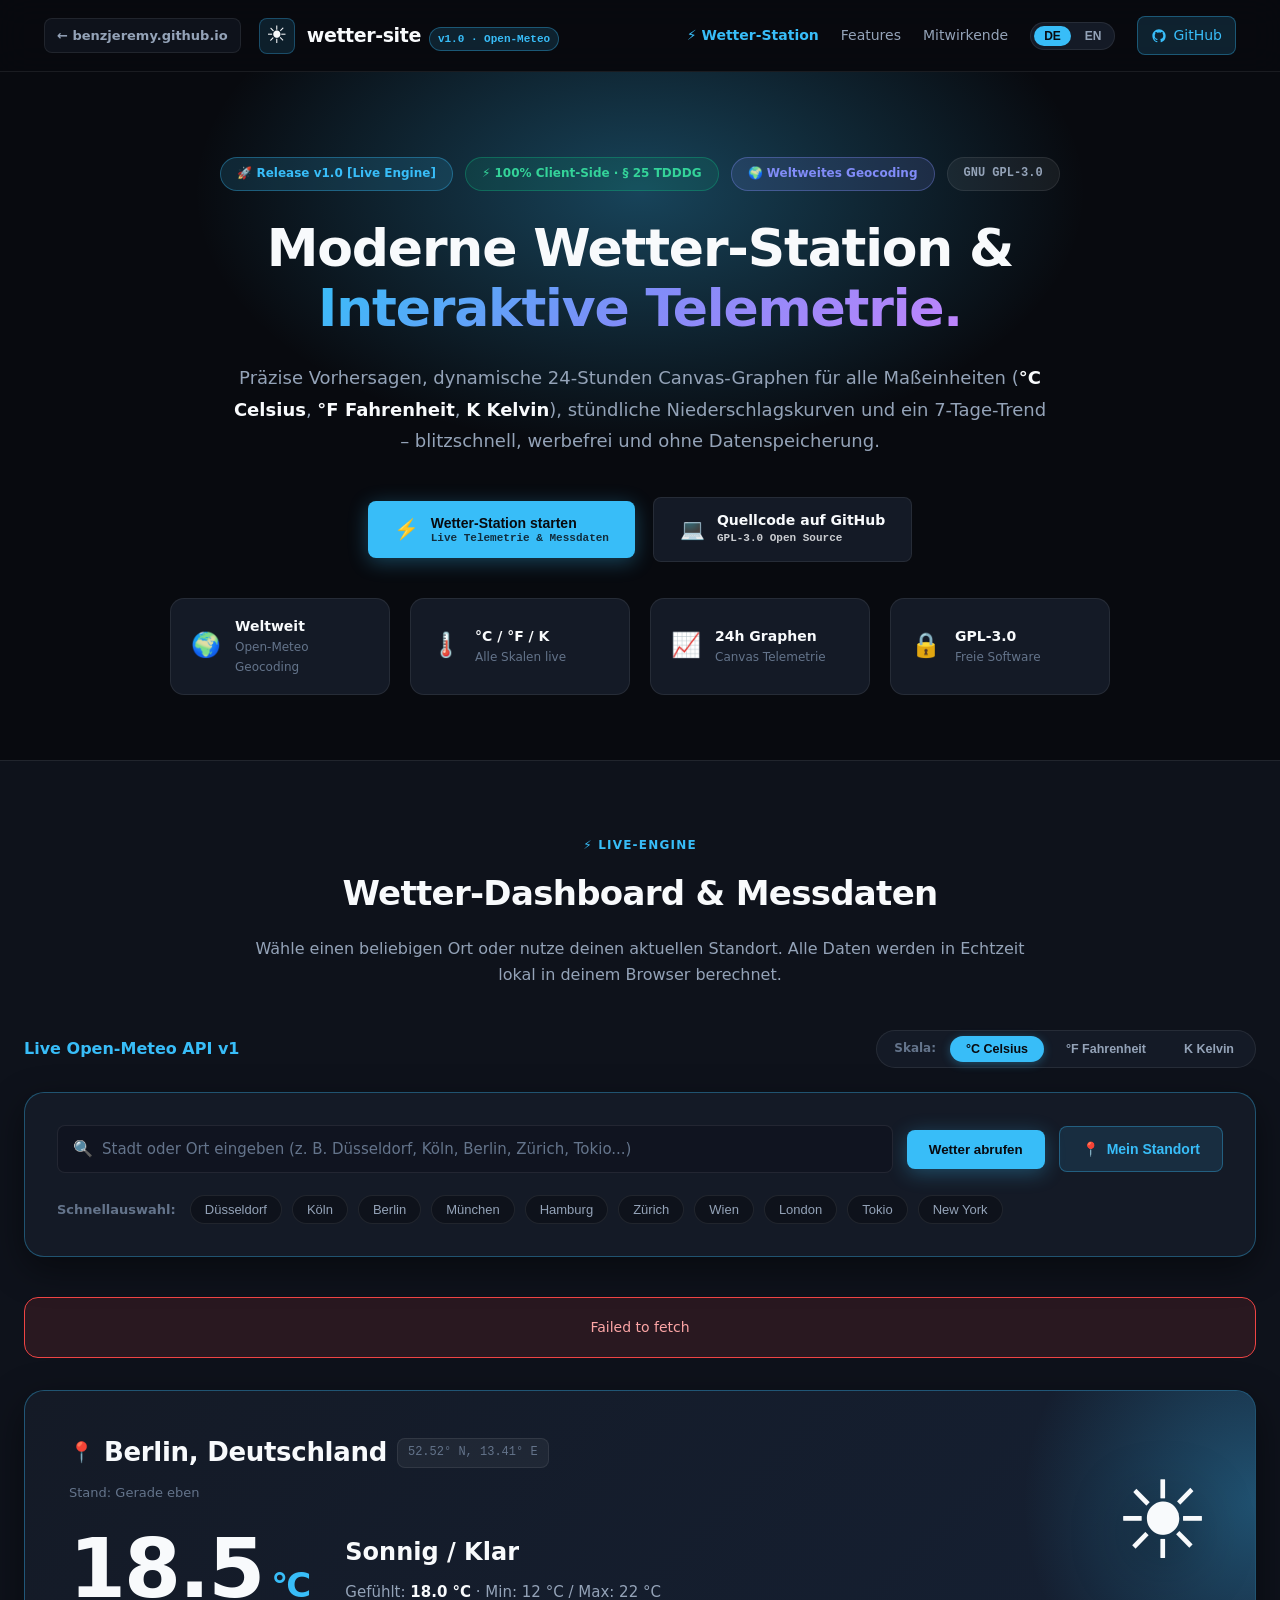
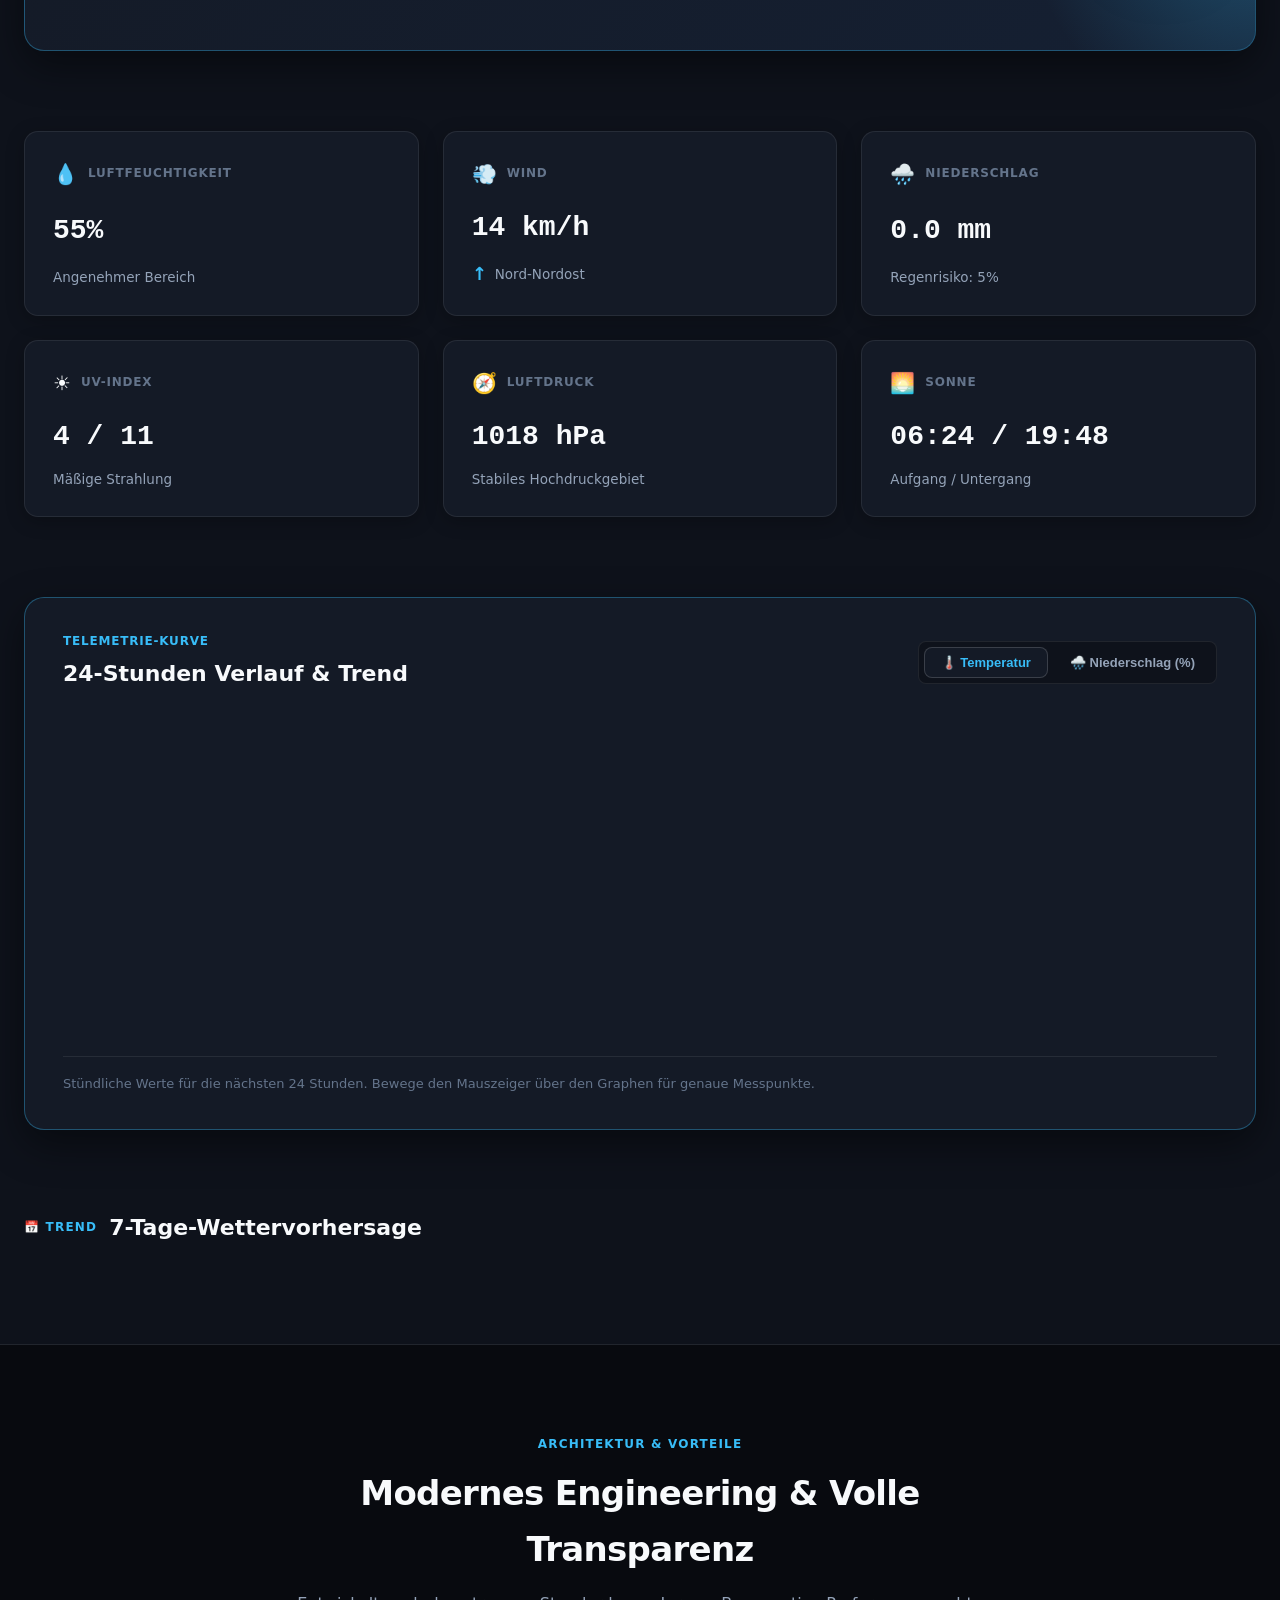
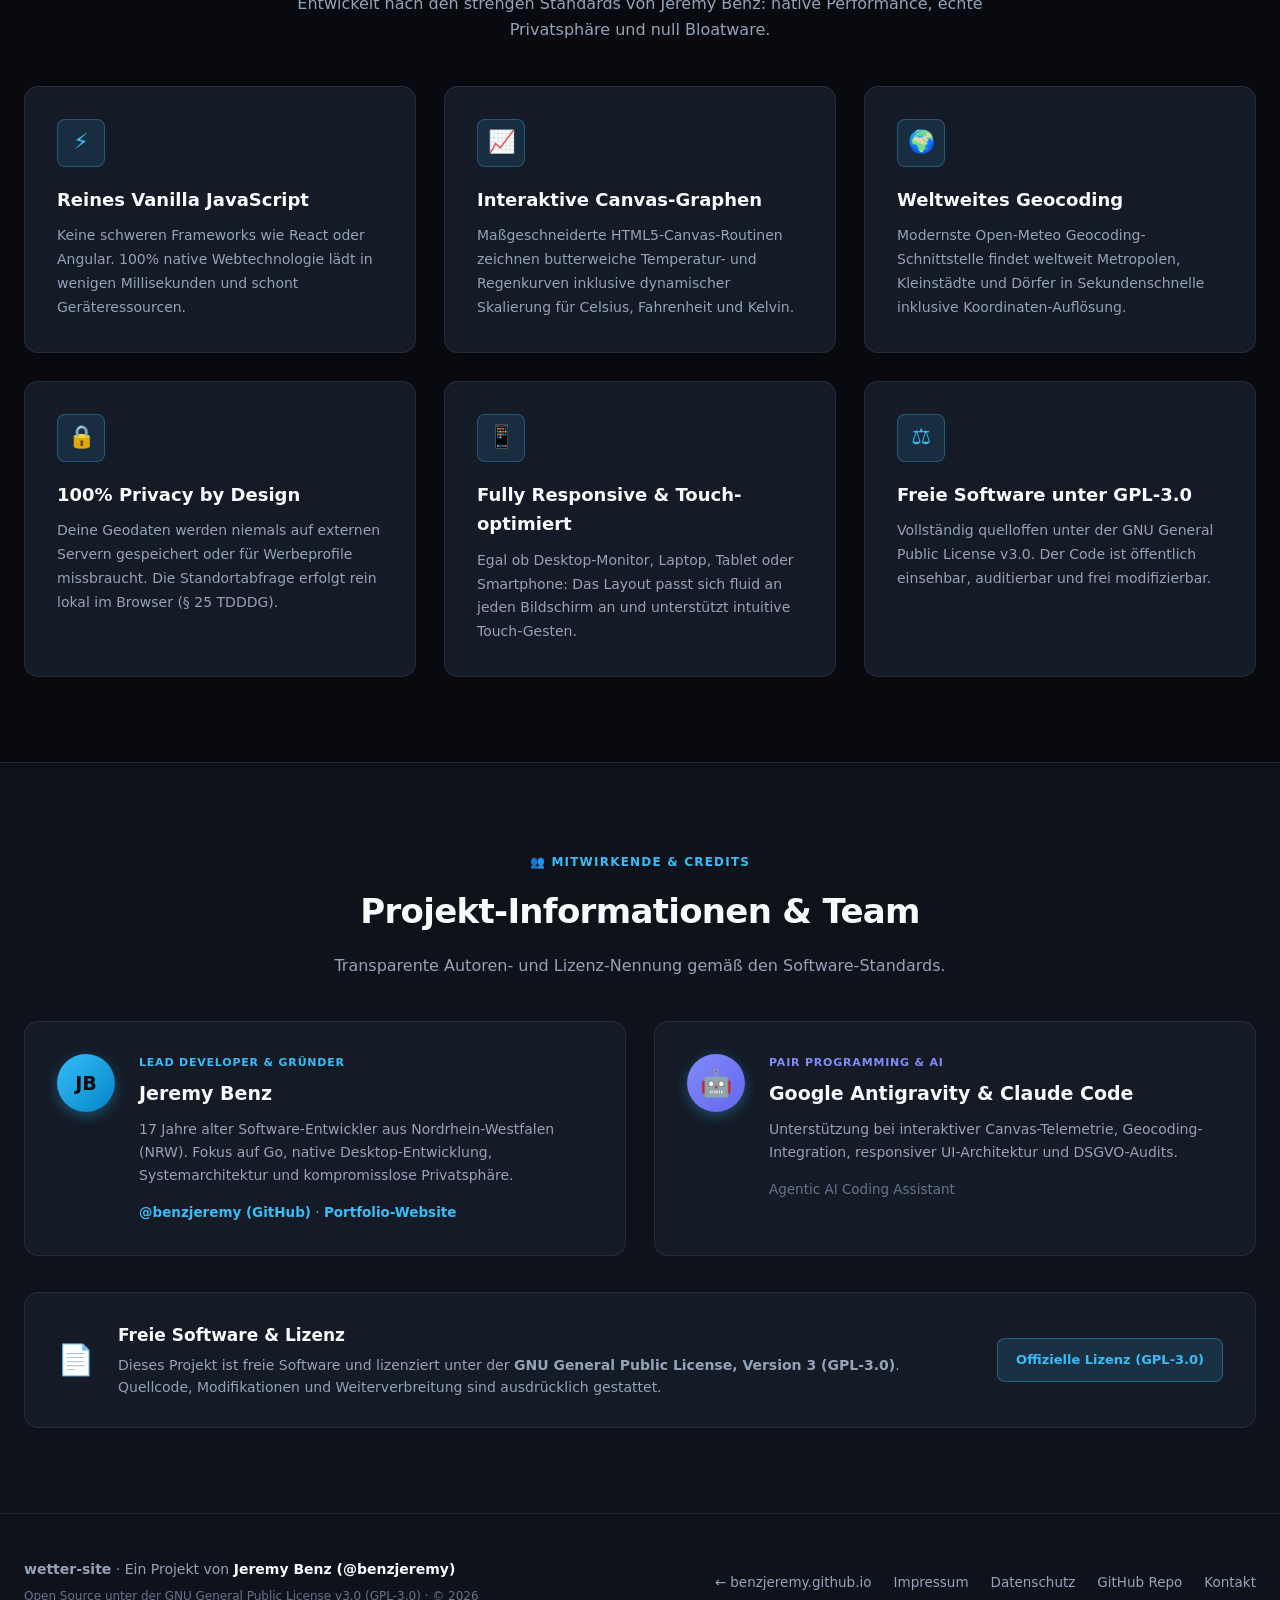
==== commit 0e012641: "fix(dashboard): resolve flex gap collapse by switching to flex display with 40px margins and generou" ====
--- a/index.html
+++ b/index.html
@@ -13,7 +13,7 @@
   <meta name="twitter:title" content="wetter-site · Weather Dashboard">
   <meta name="twitter:description" content="Hyperlokale Wetterdaten & Canvas-Telemetrie ohne Tracking.">
   <link rel="icon" type="image/svg+xml" href="favicon.svg">
-  <link rel="stylesheet" href="style.css?v=2.3.0">
+  <link rel="stylesheet" href="style.css?v=2.4.0">
 </head>
 <body>
 
@@ -495,6 +495,6 @@
       if (saved === 'en' || saved === 'de') setLang(saved);
     } catch (e) {}
   </script>
-  <script src="app.js?v=2.3.0"></script>
+  <script src="app.js?v=2.4.0"></script>
 </body>
 </html>
--- a/style.css
+++ b/style.css
@@ -593,9 +593,9 @@
   background: var(--bg-card);
   border: 1px solid var(--border-accent);
   border-radius: var(--radius-lg);
-  padding: 30px 32px;
+  padding: 32px;
   box-shadow: 0 12px 36px rgba(0, 0, 0, 0.45);
-  margin-bottom: 36px;
+  margin-bottom: 40px;
 }
 
 .search-form {
@@ -748,12 +748,13 @@
   to { transform: rotate(360deg); }
 }
 
-/* Weather Display */
+/* Weather Display Container */
 .weather-display {
-  display: flex;
+  display: flex !important;
   flex-direction: column;
-  gap: 36px;
+  gap: 40px;
   animation: fadeIn 0.35s var(--spring-bounce);
+  margin-top: 10px;
 }
 
 @keyframes fadeIn {
@@ -766,13 +767,14 @@
   background: linear-gradient(135deg, var(--bg-card) 0%, #152033 100%);
   border: 1px solid var(--border-accent);
   border-radius: var(--radius-lg);
-  padding: 38px 42px;
+  padding: 40px 44px;
   display: flex;
   align-items: center;
   justify-content: space-between;
   box-shadow: 0 14px 40px rgba(0, 0, 0, 0.45);
   position: relative;
   overflow: hidden;
+  margin-bottom: 40px;
 }
 
 .current-weather-card::after {
@@ -902,11 +904,12 @@
   }
 }
 
-/* Metrics Grid - More Breathing Room */
+/* Metrics Grid - Generous Card Spacing */
 .metrics-grid {
   display: grid;
   grid-template-columns: repeat(3, 1fr);
-  gap: 22px;
+  gap: 24px;
+  margin-bottom: 40px;
 }
 
 @media (max-width: 880px) {
@@ -921,14 +924,20 @@
   background: var(--bg-card);
   border: 1px solid var(--border-subtle);
   border-radius: var(--radius-md);
-  padding: 24px 26px;
-  transition: transform 0.2s var(--spring-bounce), border-color 0.2s;
+  padding: 26px 28px;
+  min-height: 145px;
+  display: flex;
+  flex-direction: column;
+  justify-content: space-between;
+  box-shadow: 0 4px 18px rgba(0, 0, 0, 0.25);
+  transition: transform 0.2s var(--spring-bounce), border-color 0.2s, box-shadow 0.2s;
 }
 
 .metric-card:hover {
   transform: translateY(-3px);
   border-color: var(--border-strong);
   background: var(--bg-card-hover);
+  box-shadow: 0 8px 24px rgba(0, 0, 0, 0.35);
 }
 
 .metric-header {
@@ -978,8 +987,9 @@
   background: var(--bg-card);
   border: 1px solid var(--border-accent);
   border-radius: var(--radius-lg);
-  padding: 32px 34px;
+  padding: 34px 38px;
   box-shadow: 0 14px 40px rgba(0, 0, 0, 0.45);
+  margin-bottom: 40px;
 }
 
 .chart-header {
@@ -1040,8 +1050,8 @@
 .chart-canvas-wrapper {
   position: relative;
   width: 100%;
-  height: 300px;
-  margin-bottom: 18px;
+  height: 320px;
+  margin: 20px 0;
 }
 
 #weatherCanvas {
@@ -1072,20 +1082,21 @@
   color: var(--text-muted);
   border-top: 1px solid var(--border-subtle);
   padding-top: 16px;
-  margin-top: 6px;
+  margin-top: 8px;
 }
 
 /* 7-Day Forecast Grid - Generous Spacing */
 .forecast-section {
   display: flex;
   flex-direction: column;
-  gap: 20px;
+  gap: 22px;
 }
 
 .forecast-header {
   display: flex;
   align-items: center;
   gap: 12px;
+  margin-bottom: 6px;
 }
 
 .forecast-header h3 {
@@ -1095,28 +1106,21 @@
 
 .forecast-grid {
   display: grid;
-  grid-template-columns: repeat(7, 1fr);
-  gap: 16px;
-}
-
-@media (max-width: 1040px) {
-  .forecast-grid { grid-template-columns: repeat(4, 1fr); }
-}
-
-@media (max-width: 620px) {
-  .forecast-grid { grid-template-columns: repeat(2, 1fr); }
+  grid-template-columns: repeat(auto-fit, minmax(145px, 1fr));
+  gap: 18px;
 }
 
 .forecast-card {
   background: var(--bg-card);
   border: 1px solid var(--border-subtle);
   border-radius: var(--radius-md);
-  padding: 22px 14px;
+  padding: 24px 16px;
   display: flex;
   flex-direction: column;
   align-items: center;
   text-align: center;
-  transition: transform 0.2s var(--spring-bounce), border-color 0.2s;
+  box-shadow: 0 4px 18px rgba(0, 0, 0, 0.25);
+  transition: transform 0.2s var(--spring-bounce), border-color 0.2s, box-shadow 0.2s;
 }
 
 .forecast-card:hover {
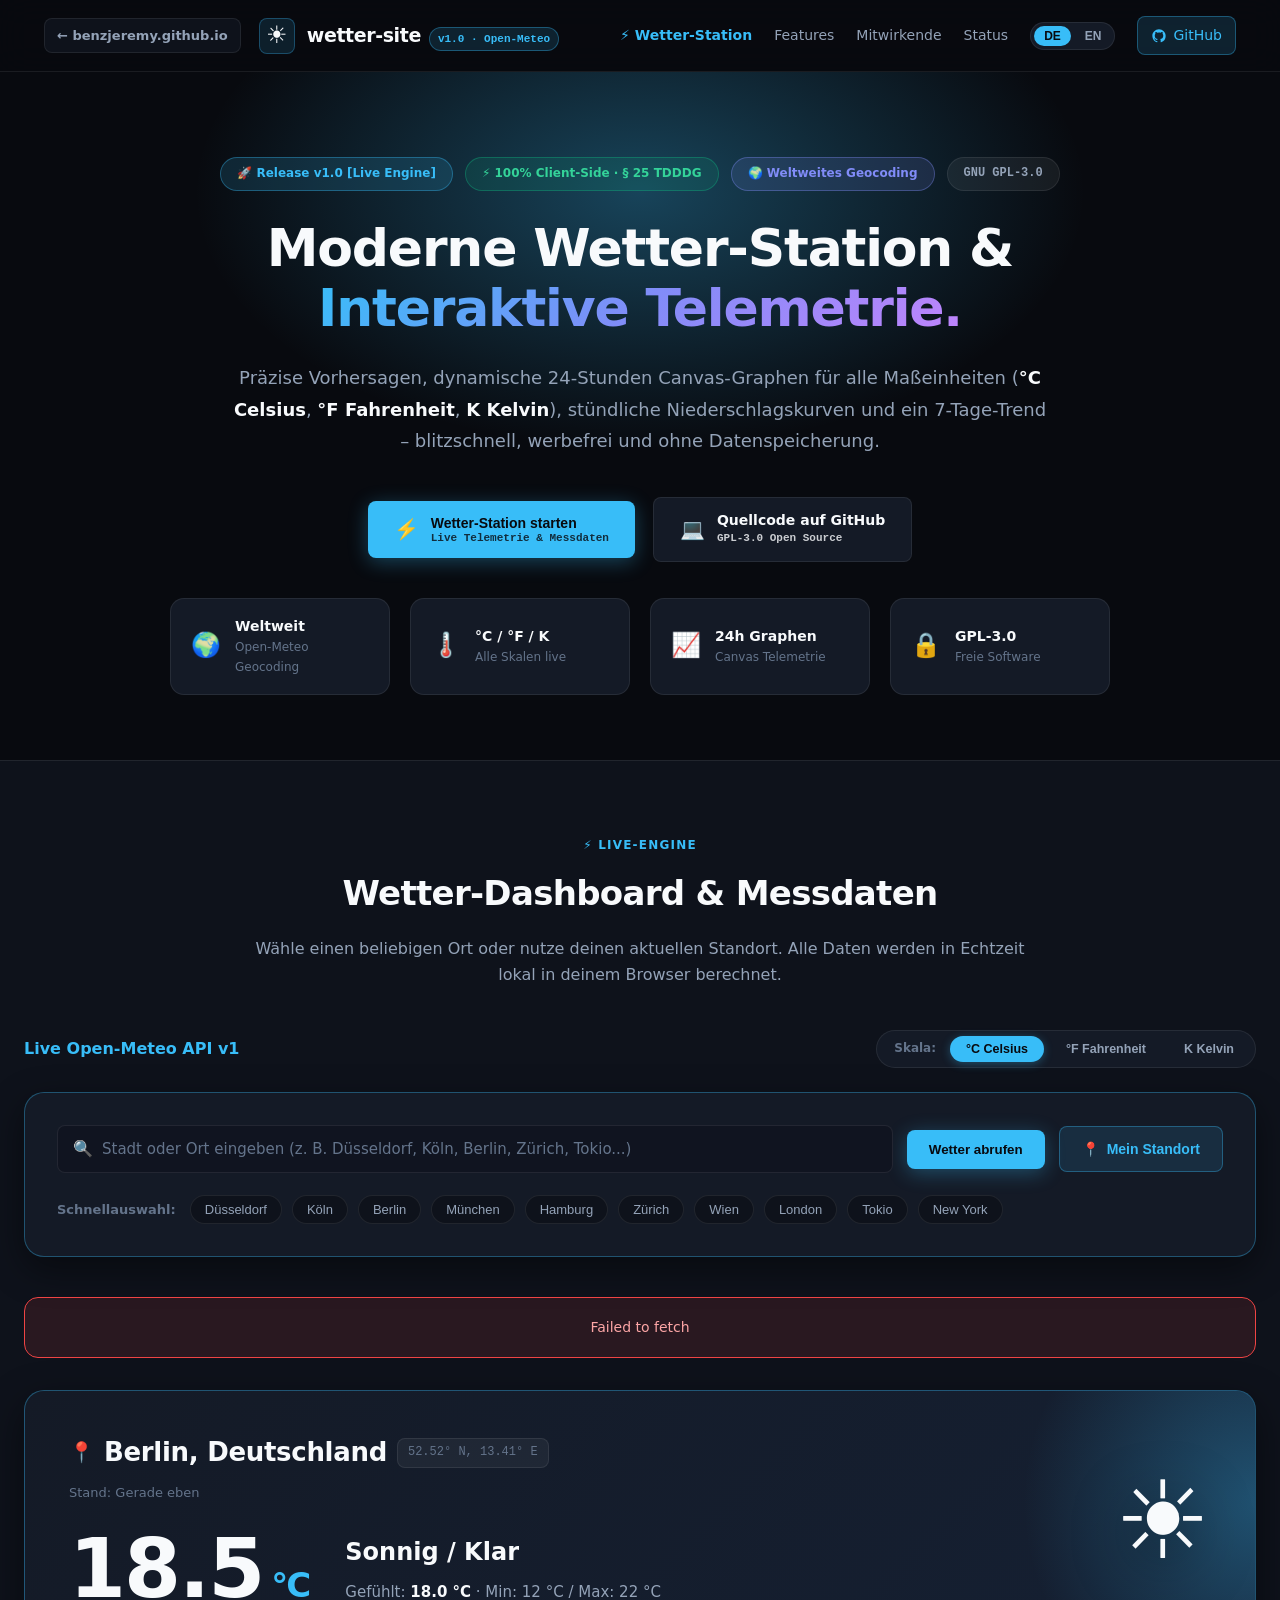
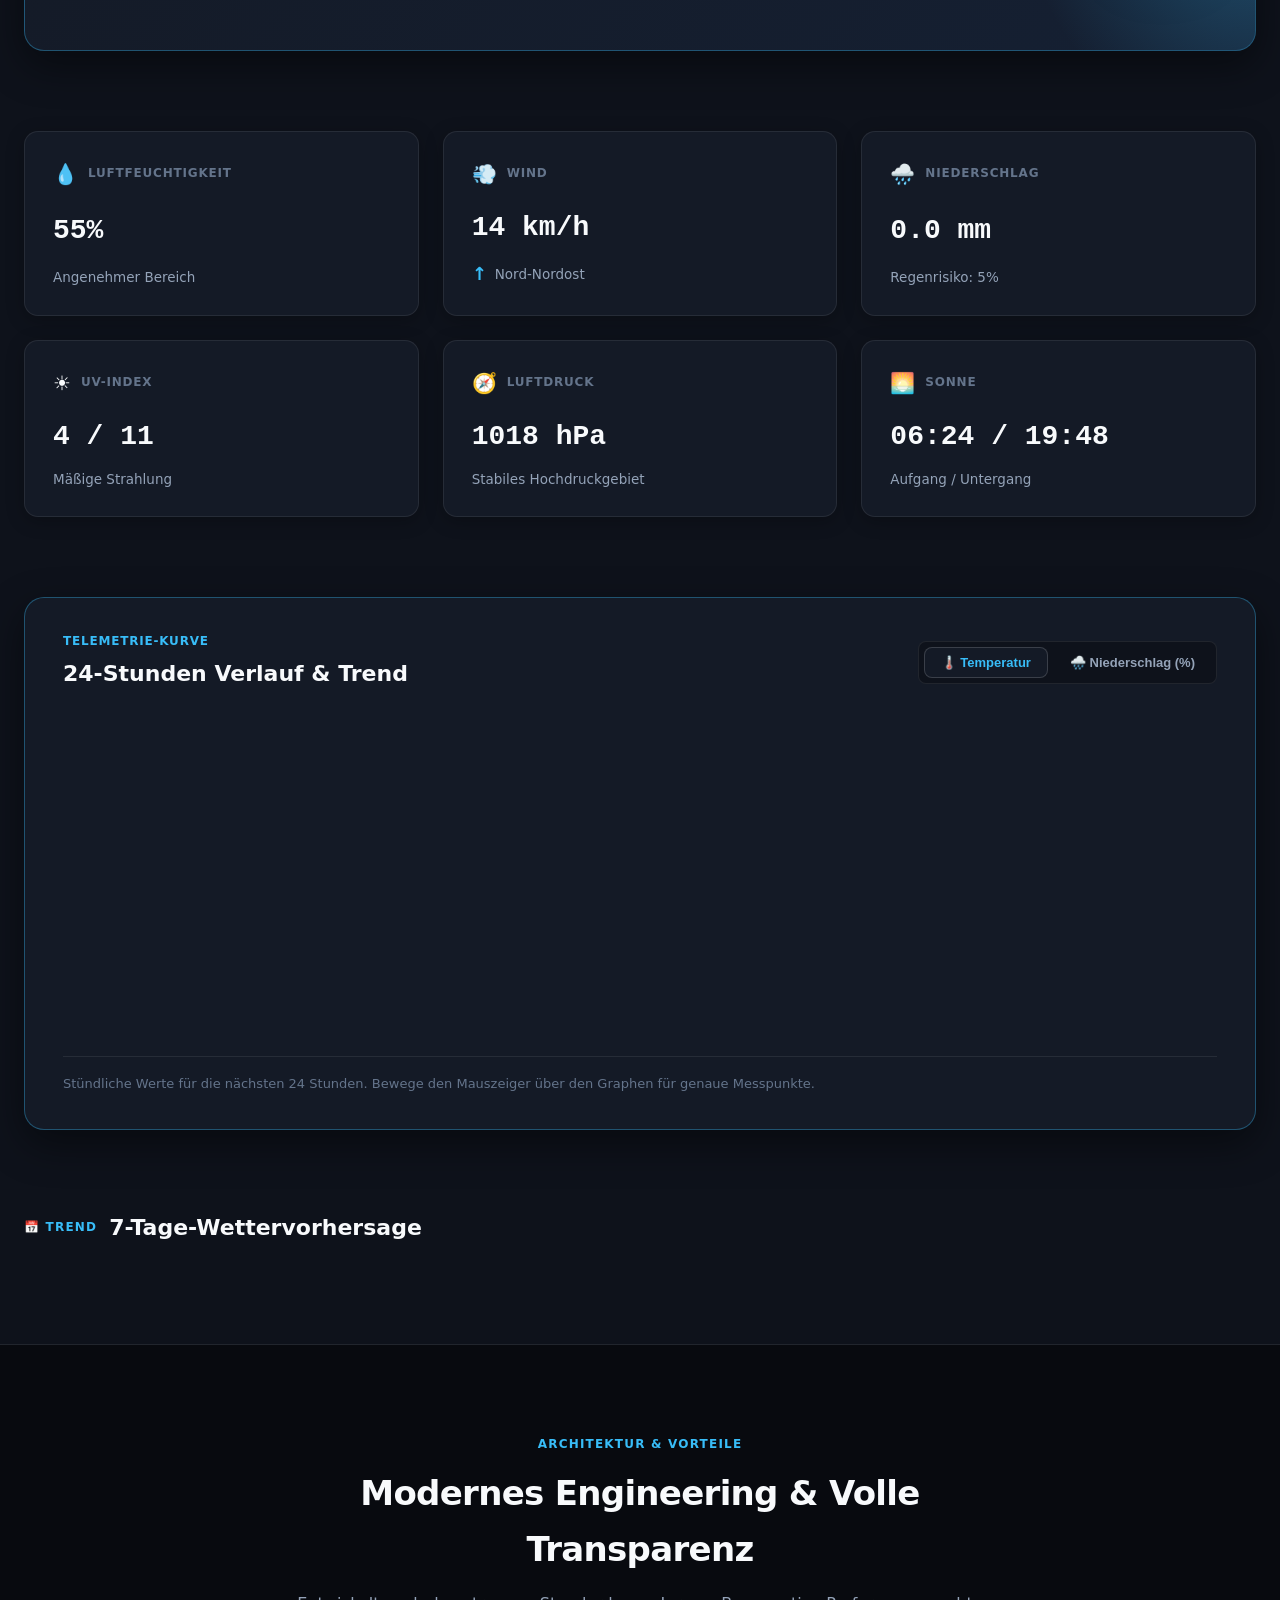
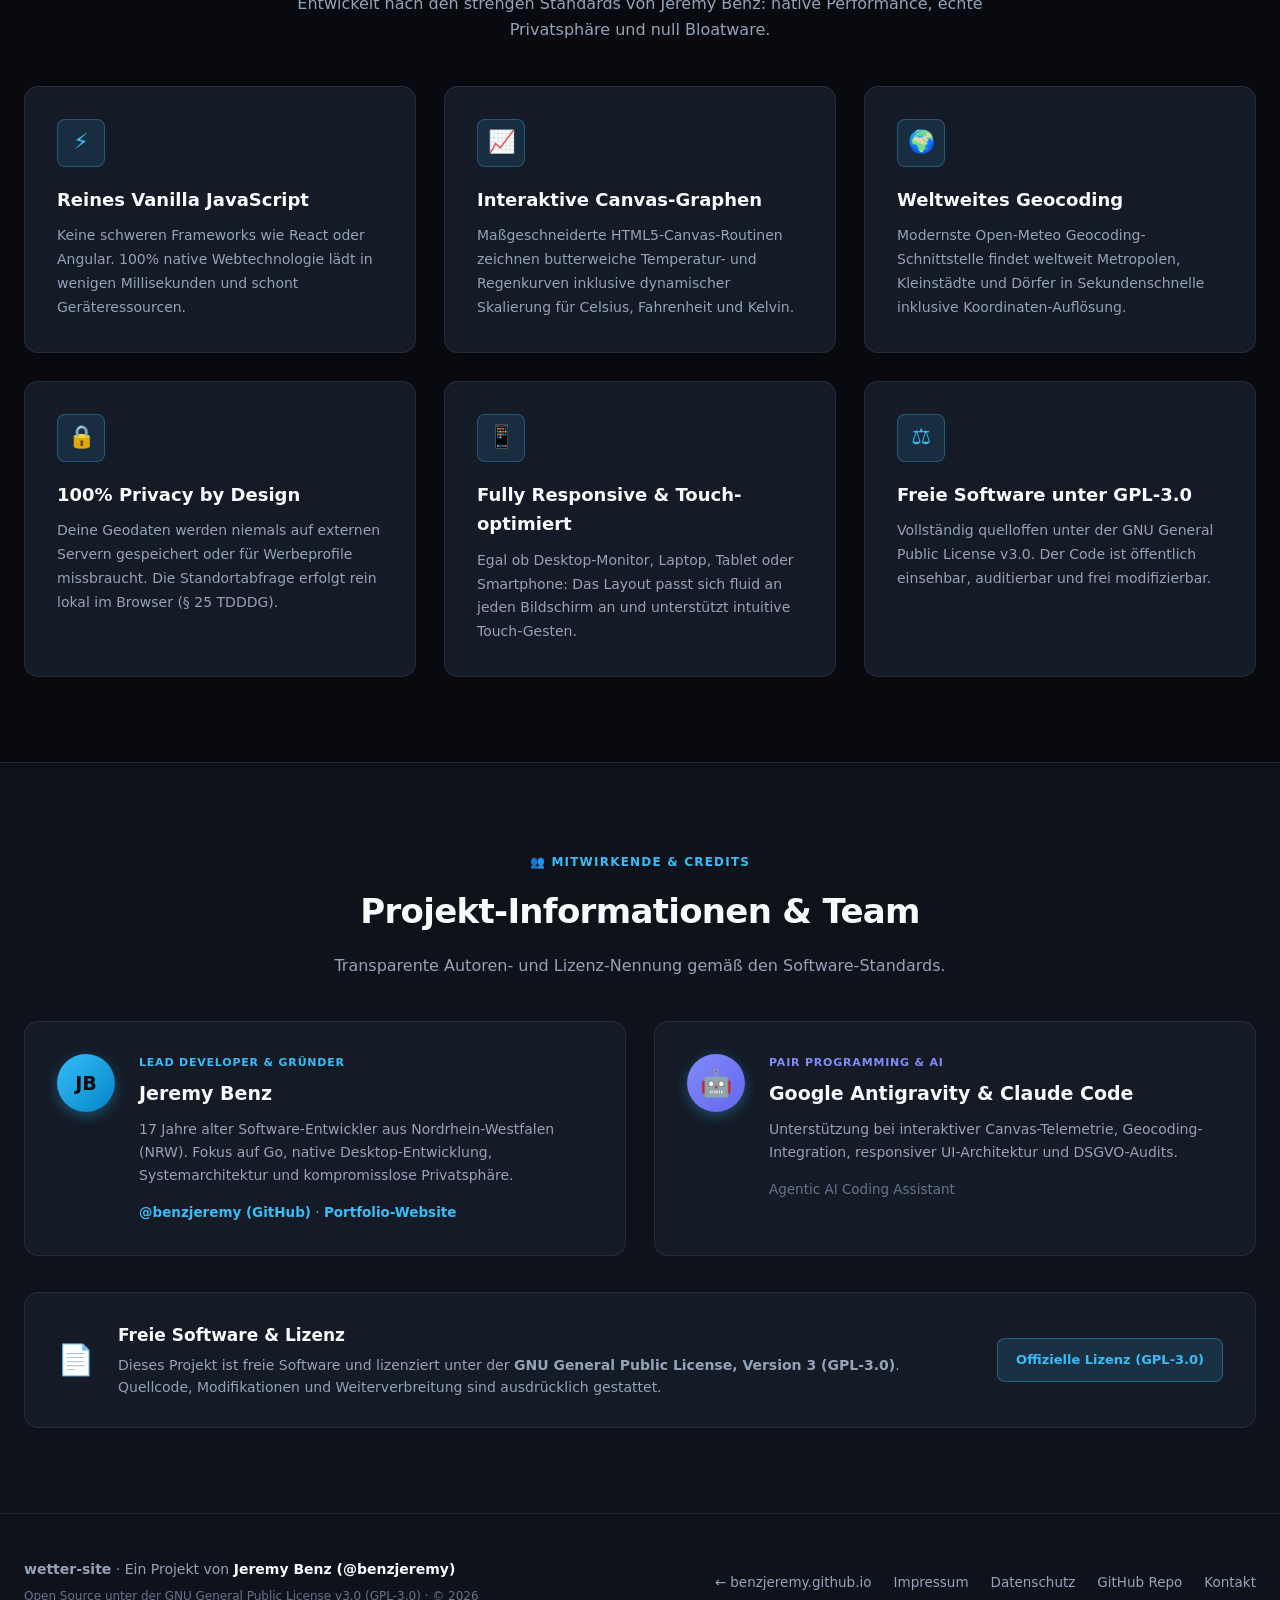
==== commit fddef772: "feat(web): add 404.html catch-all and link to global status page" ====
--- a/index.html
+++ b/index.html
@@ -47,6 +47,10 @@
         <a href="#about">
           <span class="lang-de">Mitwirkende</span>
           <span class="lang-en" style="display:none;">Contributors</span>
+        </a>
+        <a href="https://benzjeremy.github.io/status/" target="_blank" rel="noopener noreferrer">
+          <span class="lang-de">Status</span>
+          <span class="lang-en" style="display:none;">Status</span>
         </a>
 
         <div class="lang-switch" role="group" aria-label="Sprachauswahl">
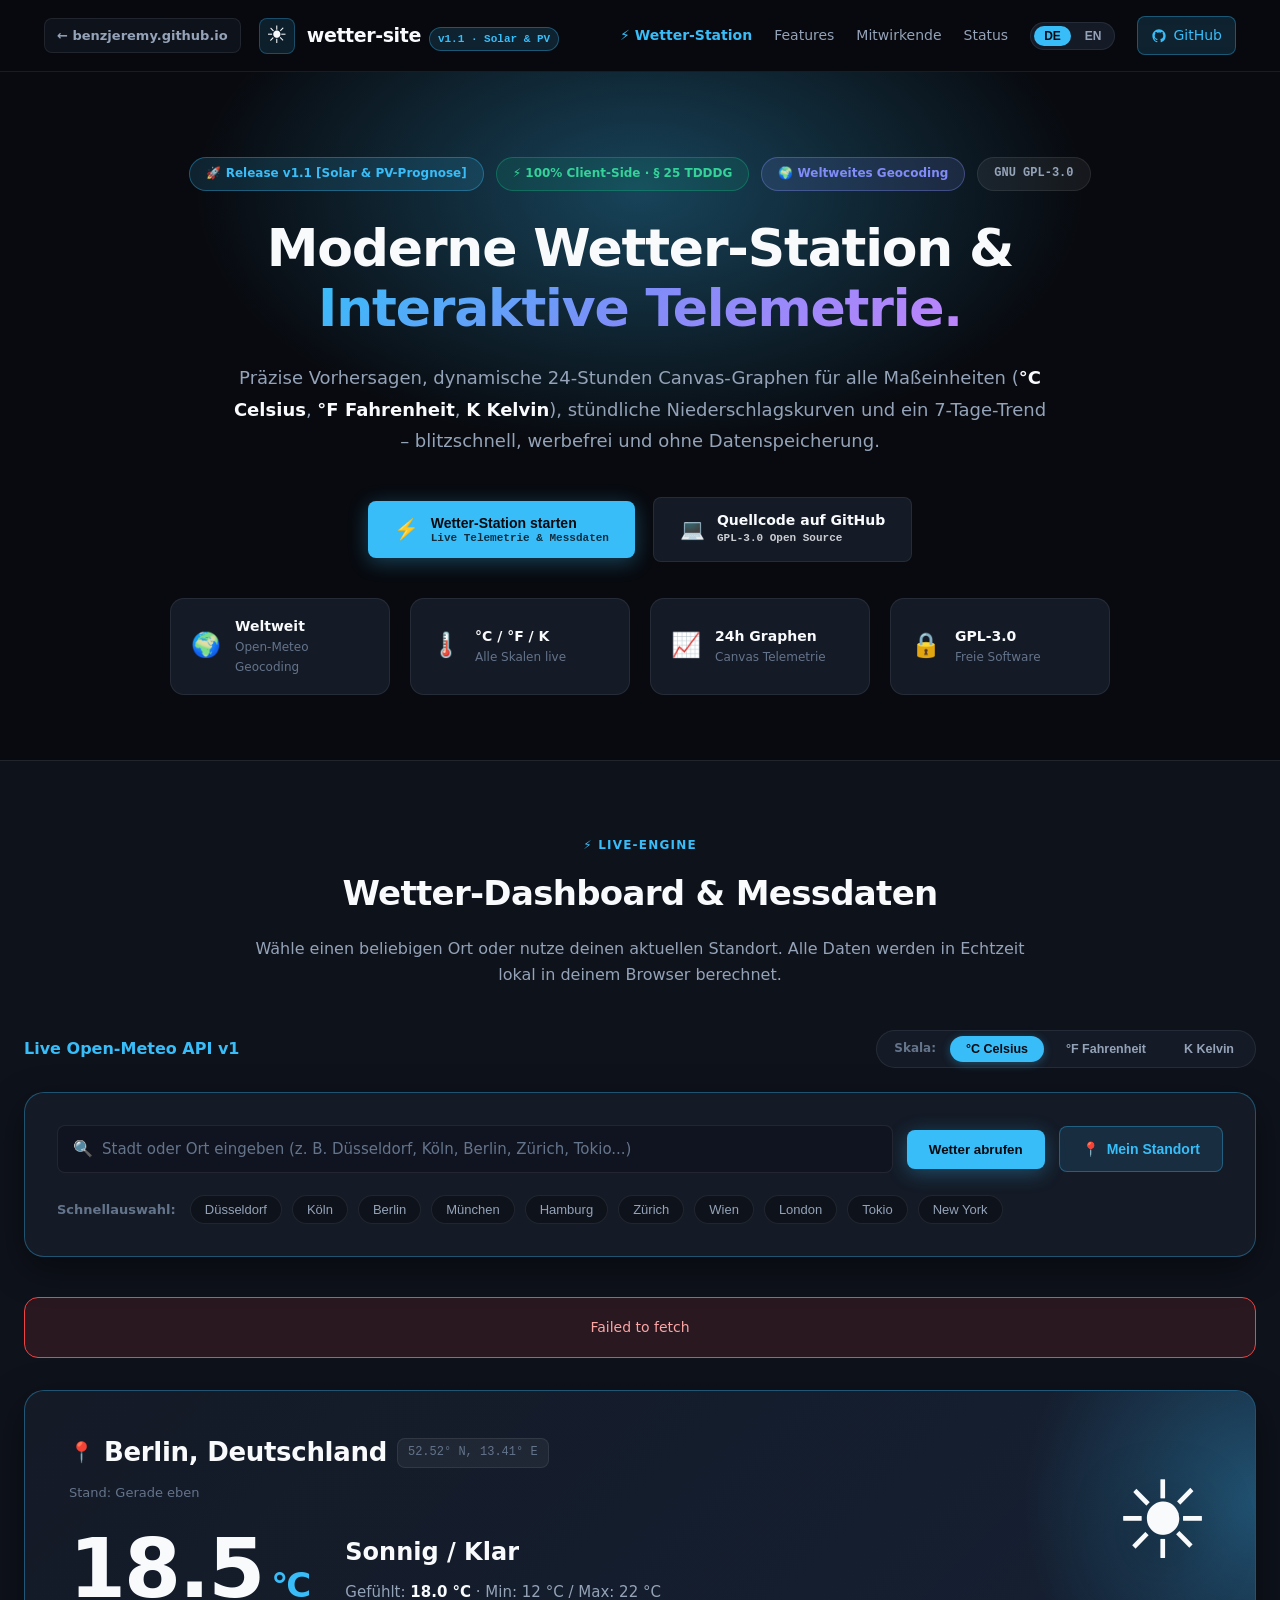
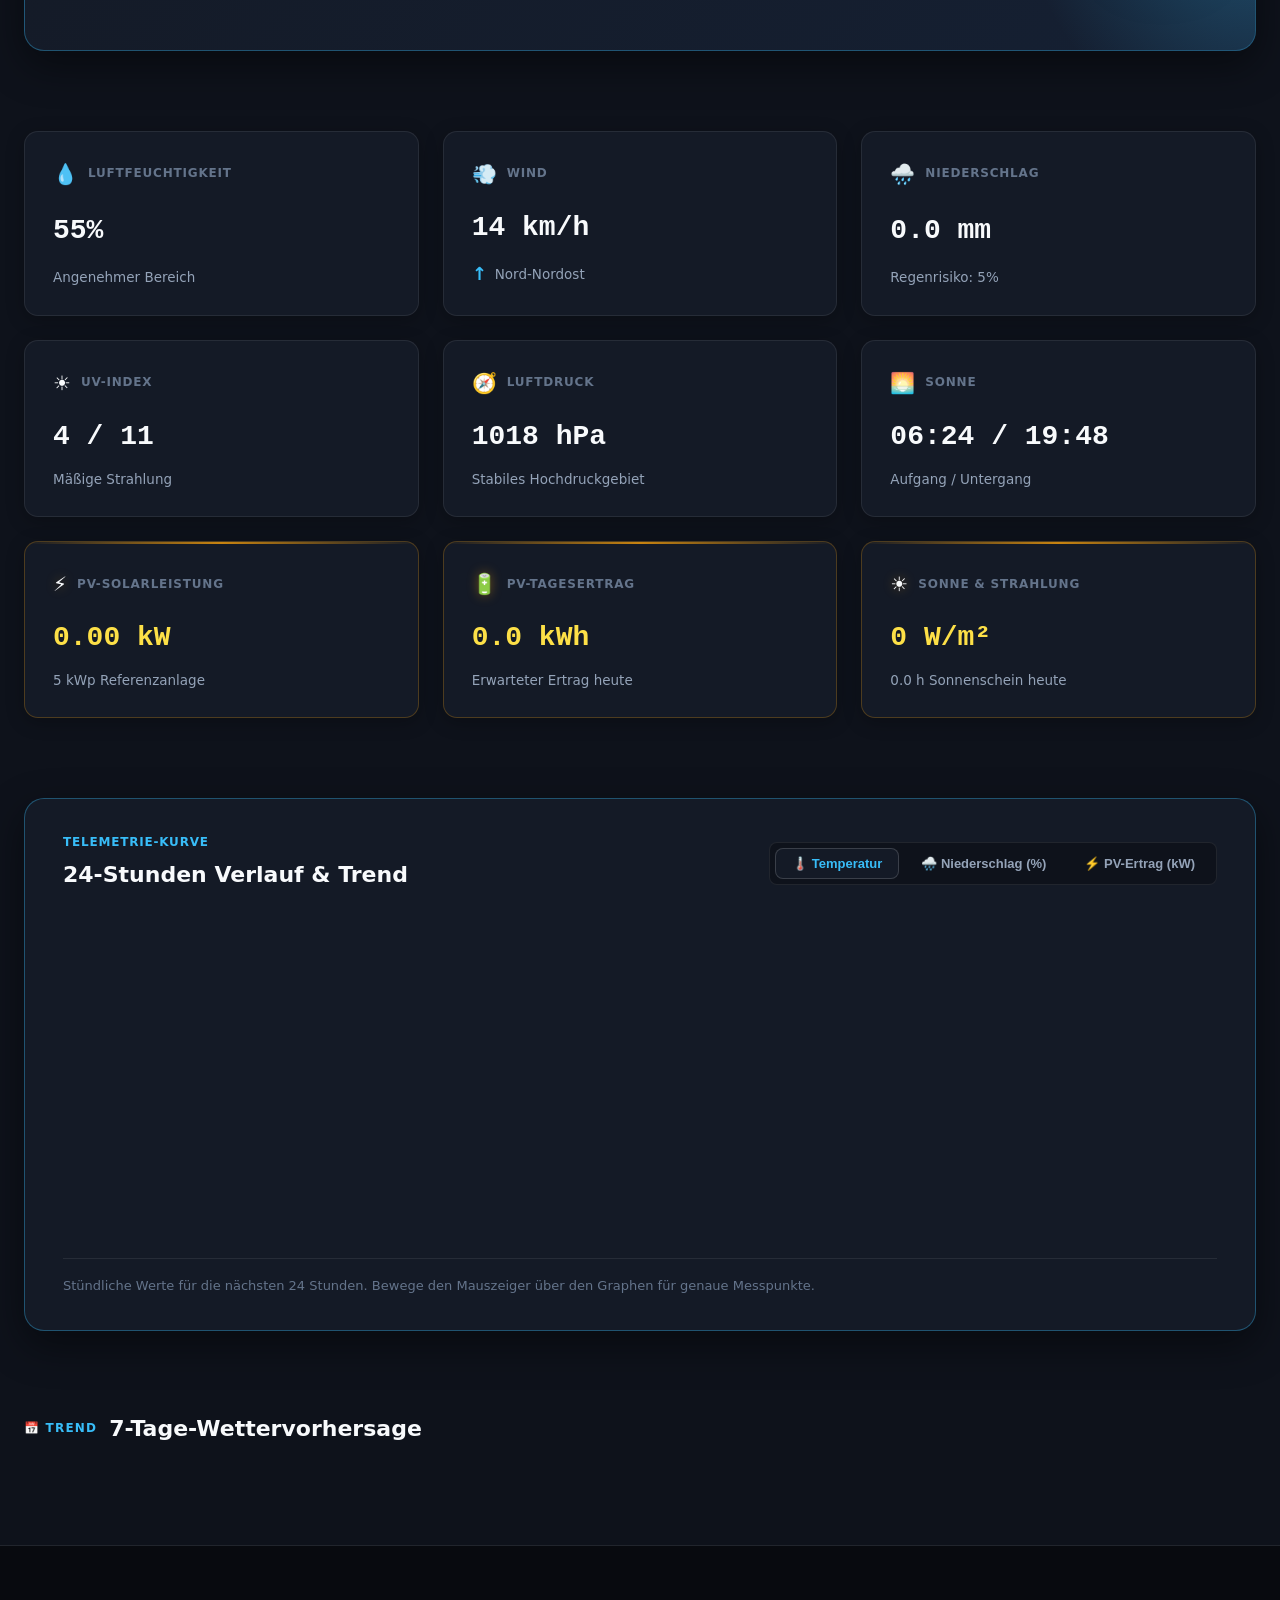
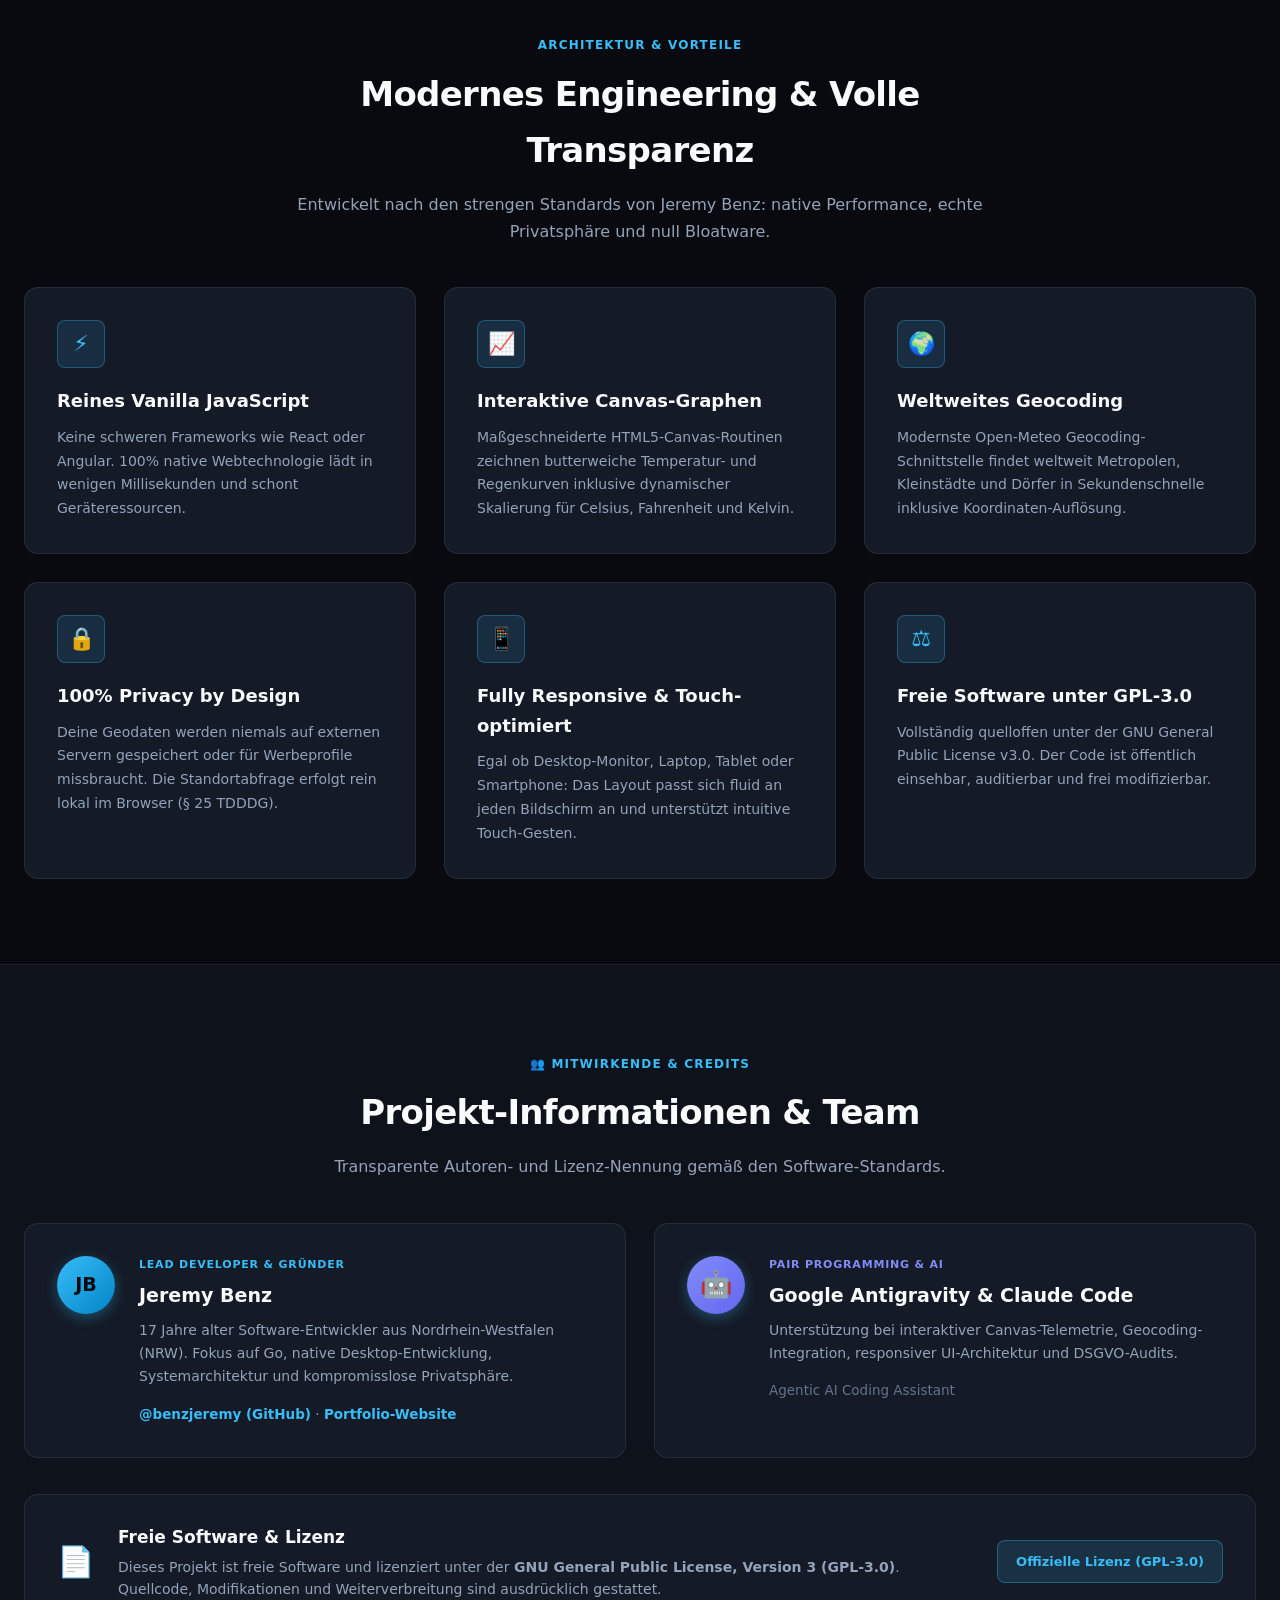
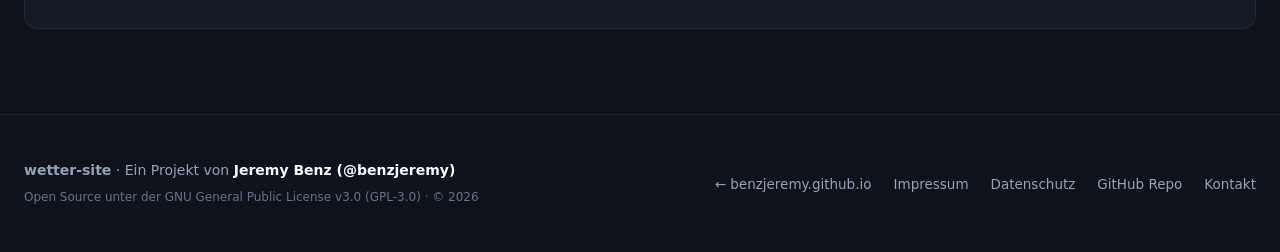
==== commit 0aef2f2e: "feat(pv): add solar PV forecast, live power & 24h chart (v1.1)" ====
--- a/index.html
+++ b/index.html
@@ -3,17 +3,17 @@
 <head>
   <meta charset="UTF-8">
   <meta name="viewport" content="width=device-width, initial-scale=1.0">
-  <title>wetter-site · Moderne Wetter-Station &amp; Interaktive Telemetrie · v1.0</title>
-  <meta name="description" content="Moderne Wetter-Station & interaktive Telemetrie von Jeremy Benz. Live-Wetterdaten, 24h-Canvas-Graphen (°C, °F, K), weltweites Geocoding und 7-Tage-Trend via Open-Meteo. 100% Trackingfrei.">
+  <title>wetter-site · Moderne Wetter-Station &amp; Solar-Telemetrie · v1.1</title>
+  <meta name="description" content="Moderne Wetter-Station & interaktive Telemetrie von Jeremy Benz. Live-Wetterdaten, PV-Solarprognose (kW/kWh), 24h-Canvas-Graphen (°C, °F, K), weltweites Geocoding und 7-Tage-Trend via Open-Meteo. 100% Trackingfrei.">
   <meta property="og:type" content="website">
-  <meta property="og:title" content="wetter-site · Moderne Wetter-Station &amp; Interaktive Telemetrie">
-  <meta property="og:description" content="Live-Wetterstation, 24h Canvas-Graphen (°C, °F, K), weltweites Geocoding und 7-Tage-Trend. 100% Client-Side.">
+  <meta property="og:title" content="wetter-site · Moderne Wetter-Station &amp; Solar-Telemetrie">
+  <meta property="og:description" content="Live-Wetterstation, PV-Solarprognose, 24h Canvas-Graphen (°C, °F, K), weltweites Geocoding und 7-Tage-Trend. 100% Client-Side.">
   <meta property="og:url" content="https://benzjeremy.github.io/wetter-site/">
   <meta name="twitter:card" content="summary">
-  <meta name="twitter:title" content="wetter-site · Weather Dashboard">
-  <meta name="twitter:description" content="Hyperlokale Wetterdaten & Canvas-Telemetrie ohne Tracking.">
+  <meta name="twitter:title" content="wetter-site · Weather &amp; Solar Dashboard">
+  <meta name="twitter:description" content="Hyperlokale Wetterdaten, PV-Prognose &amp; Canvas-Telemetrie ohne Tracking.">
   <link rel="icon" type="image/svg+xml" href="favicon.svg">
-  <link rel="stylesheet" href="style.css?v=2.4.0">
+  <link rel="stylesheet" href="style.css?v=1.1">
 </head>
 <body>
 
@@ -28,7 +28,7 @@
           <div class="brand-logo" aria-hidden="true">☀️</div>
           <div class="brand-info">
             <span class="brand-name">wetter-site</span>
-            <span class="brand-ver">v1.0 · Open-Meteo</span>
+            <span class="brand-ver">v1.1 · Solar &amp; PV</span>
           </div>
         </a>
       </div>
@@ -73,7 +73,7 @@
       <div class="hero-container">
         
         <div class="hero-badges">
-          <span class="hero-badge release-badge">🚀 Release v1.0 [Live Engine]</span>
+          <span class="hero-badge release-badge">🚀 Release v1.1 [Solar &amp; PV-Prognose]</span>
           <span class="hero-badge perf-badge">⚡ 100% Client-Side · § 25 TDDDG</span>
           <span class="hero-badge open-badge">🌍 Weltweites Geocoding</span>
           <a href="https://github.com/benzjeremy/wetter-site/blob/web/LICENSE" target="_blank" rel="noopener noreferrer" class="hero-badge license-pill">GNU GPL-3.0</a>
@@ -259,7 +259,7 @@
             </div>
           </div>
 
-          <!-- Telemetry Grid (6 Metrics) -->
+          <!-- Telemetry Grid (9 Metrics including PV Solar Engine) -->
           <div class="metrics-grid">
             <div class="metric-card">
               <div class="metric-header">
@@ -316,6 +316,33 @@
               </div>
               <div class="metric-value" id="valSunTimes">06:24 / 19:48</div>
               <div class="metric-sub">Aufgang / Untergang</div>
+            </div>
+
+            <div class="metric-card metric-card-pv">
+              <div class="metric-header">
+                <span class="metric-icon">⚡</span>
+                <span class="metric-title">PV-Solarleistung</span>
+              </div>
+              <div class="metric-value" id="valPVPower">0.00 kW</div>
+              <div class="metric-sub" id="subPVPower">5 kWp Referenzanlage</div>
+            </div>
+
+            <div class="metric-card metric-card-pv">
+              <div class="metric-header">
+                <span class="metric-icon">🔋</span>
+                <span class="metric-title">PV-Tagesertrag</span>
+              </div>
+              <div class="metric-value" id="valPVEnergy">0.0 kWh</div>
+              <div class="metric-sub" id="subPVEnergy">Erwarteter Ertrag heute</div>
+            </div>
+
+            <div class="metric-card metric-card-pv">
+              <div class="metric-header">
+                <span class="metric-icon">☀️</span>
+                <span class="metric-title">Sonne &amp; Strahlung</span>
+              </div>
+              <div class="metric-value" id="valSolarRad">0 W/m²</div>
+              <div class="metric-sub" id="subSolarRad">0.0 h Sonnenschein heute</div>
             </div>
           </div>
 
@@ -329,6 +356,7 @@
               <div class="chart-modes" role="group" aria-label="Diagramm Modus">
                 <button type="button" class="chart-mode-btn active" id="modeTempBtn">🌡️ Temperatur</button>
                 <button type="button" class="chart-mode-btn" id="modeRainBtn">🌧️ Niederschlag (%)</button>
+                <button type="button" class="chart-mode-btn" id="modePVBtn">⚡ PV-Ertrag (kW)</button>
               </div>
             </div>
             <div class="chart-canvas-wrapper">
--- a/style.css
+++ b/style.css
@@ -940,6 +940,35 @@
   box-shadow: 0 8px 24px rgba(0, 0, 0, 0.35);
 }
 
+.metric-card-pv {
+  border-color: rgba(245, 158, 11, 0.25);
+  position: relative;
+  overflow: hidden;
+}
+
+.metric-card-pv::before {
+  content: '';
+  position: absolute;
+  top: 0;
+  left: 0;
+  right: 0;
+  height: 2px;
+  background: linear-gradient(90deg, transparent, rgba(245, 158, 11, 0.8), transparent);
+}
+
+.metric-card-pv:hover {
+  border-color: rgba(245, 158, 11, 0.5);
+  box-shadow: 0 8px 24px rgba(245, 158, 11, 0.15);
+}
+
+.metric-card-pv .metric-value {
+  color: #fde047;
+}
+
+.metric-card-pv .metric-icon {
+  filter: drop-shadow(0 0 6px rgba(245, 158, 11, 0.4));
+}
+
 .metric-header {
   display: flex;
   align-items: center;
@@ -1045,6 +1074,12 @@
   background: var(--bg-card);
   color: var(--accent-primary);
   border: 1px solid var(--border-strong);
+}
+
+#modePVBtn.active {
+  color: var(--accent-gold);
+  border-color: rgba(245, 158, 11, 0.5);
+  box-shadow: 0 0 12px rgba(245, 158, 11, 0.2);
 }
 
 .chart-canvas-wrapper {
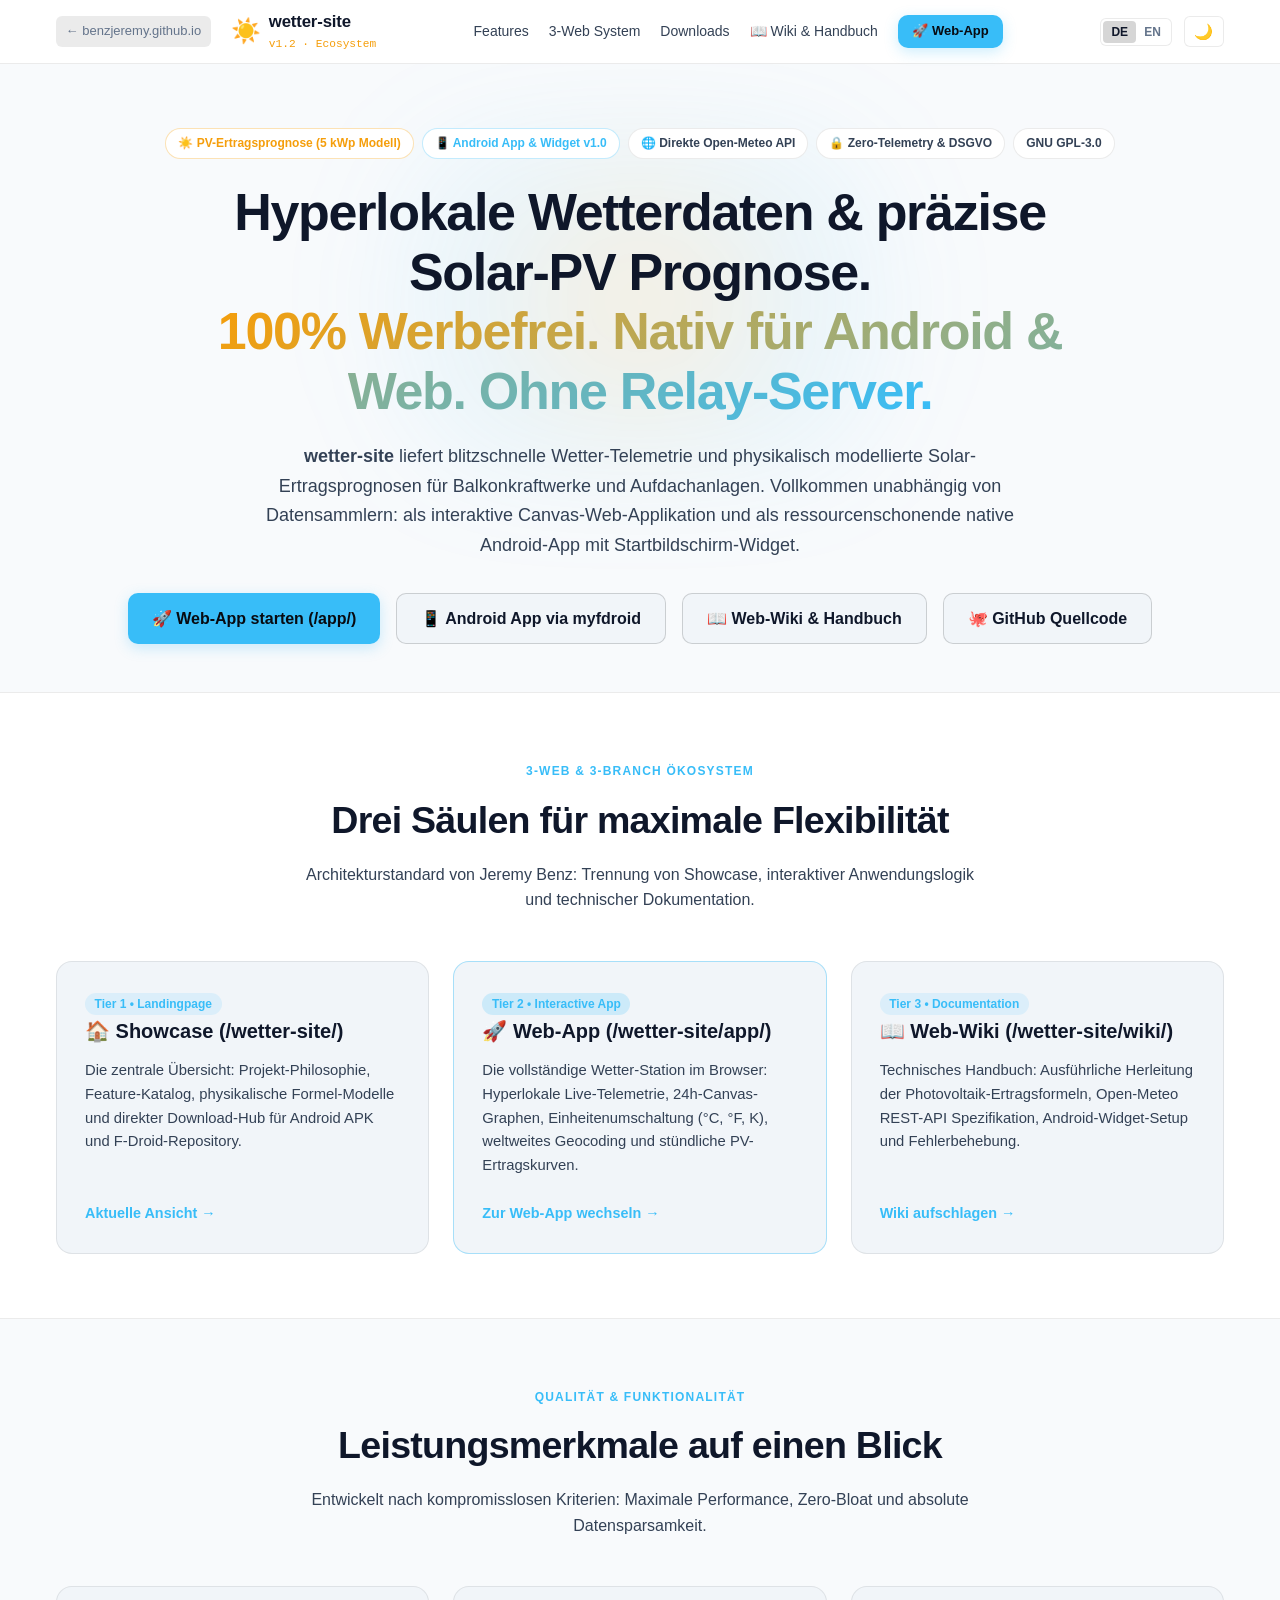
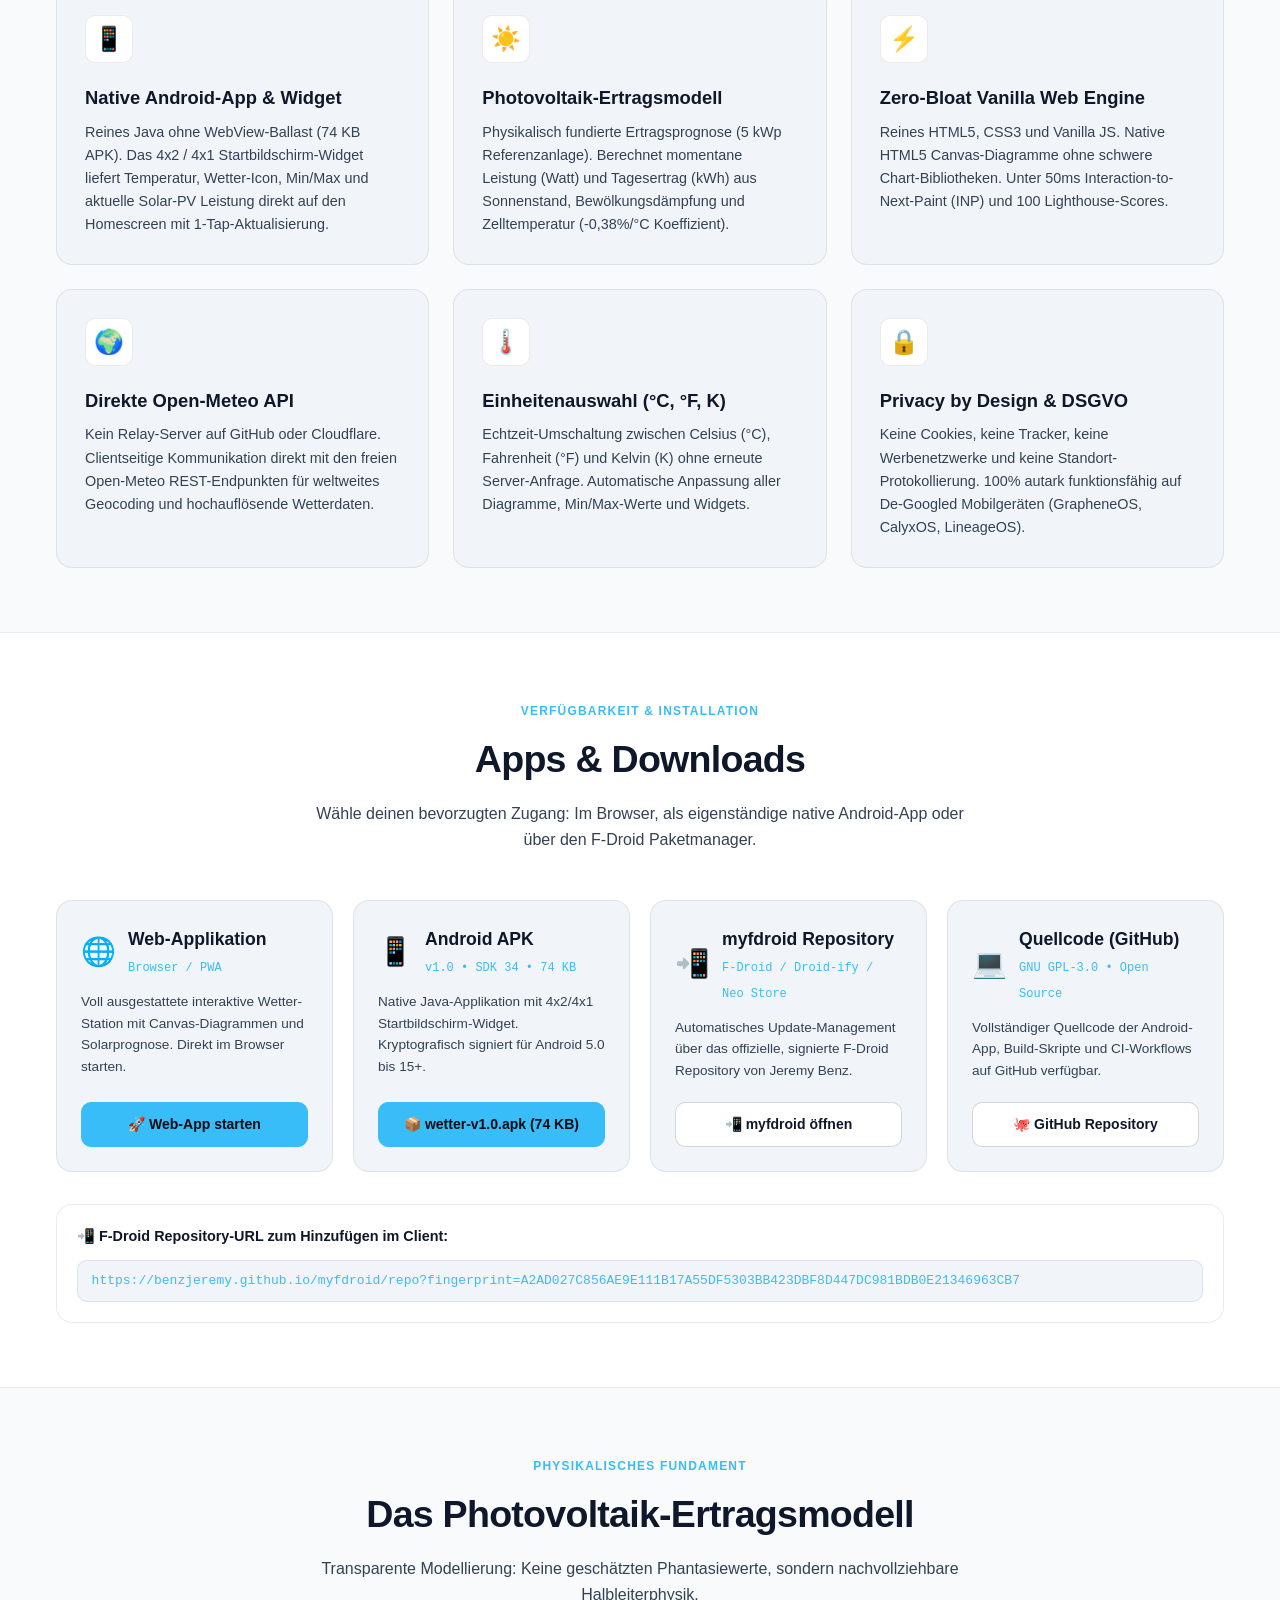
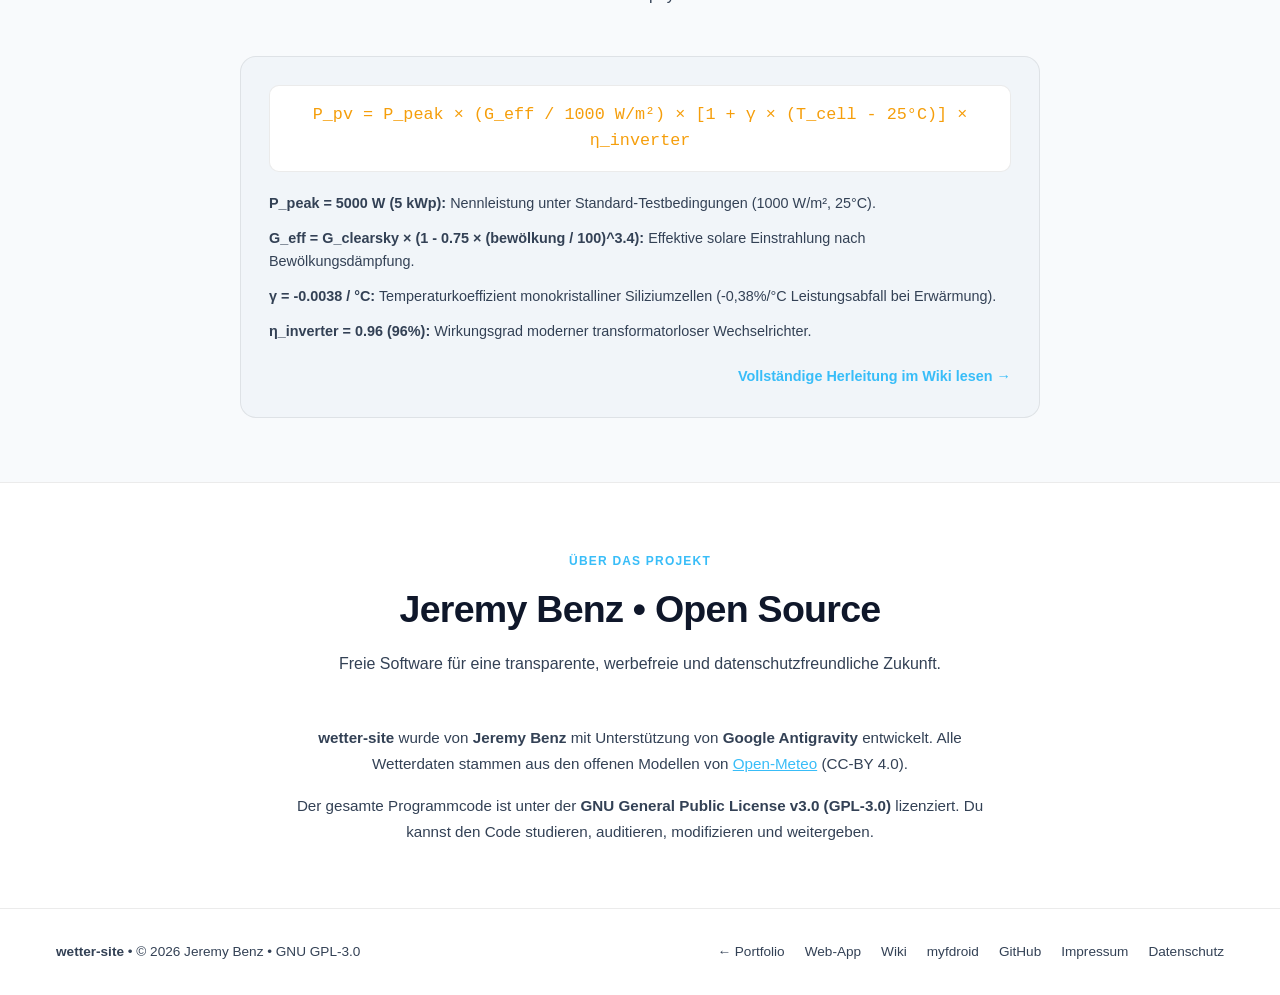
==== commit fca4d0ad: "feat(web): transition to 3-Web ecosystem (Showcase /, Web-App /app/, Web-Wiki /wiki/) and bilingual " ====
--- a/index.html
+++ b/index.html
@@ -1,532 +1,560 @@
 <!DOCTYPE html>
-<html lang="de">
+<html lang="de" data-theme="dark">
 <head>
   <meta charset="UTF-8">
   <meta name="viewport" content="width=device-width, initial-scale=1.0">
-  <title>wetter-site · Moderne Wetter-Station &amp; Solar-Telemetrie · v1.1</title>
-  <meta name="description" content="Moderne Wetter-Station & interaktive Telemetrie von Jeremy Benz. Live-Wetterdaten, PV-Solarprognose (kW/kWh), 24h-Canvas-Graphen (°C, °F, K), weltweites Geocoding und 7-Tage-Trend via Open-Meteo. 100% Trackingfrei.">
+  <meta http-equiv="Content-Security-Policy" content="default-src 'self'; script-src 'self' 'unsafe-inline'; style-src 'self' 'unsafe-inline'; img-src 'self' data: https:; font-src 'self'; frame-src 'none'; object-src 'none'; base-uri 'self';" />
+  <meta http-equiv="X-Content-Type-Options" content="nosniff" />
+  <meta name="referrer" content="strict-origin-when-cross-origin" />
+  <title>wetter-site – Hyperlokale Wetter-Station, Solar-PV Prognose &amp; Native Android App mit Widget</title>
+  <meta name="description" content="Offizielle Wetter- und Solar-PV Plattform von Jeremy Benz: Direkte Open-Meteo REST-Anbindung, physikalische Solarertrags-Modellierung (5 kWp), native Android-App mit Startbildschirm-Widget und ultra-schnelle Web-App. 100% Trackingfrei.">
   <meta property="og:type" content="website">
-  <meta property="og:title" content="wetter-site · Moderne Wetter-Station &amp; Solar-Telemetrie">
-  <meta property="og:description" content="Live-Wetterstation, PV-Solarprognose, 24h Canvas-Graphen (°C, °F, K), weltweites Geocoding und 7-Tage-Trend. 100% Client-Side.">
+  <meta property="og:title" content="wetter-site – Wetter &amp; Solar-PV Plattform mit Android Widget">
+  <meta property="og:description" content="Live-Wetterstation, PV-Solarprognose, native Android-App mit Startbildschirm-Widget und Canvas-Telemetrie. 100% Open Source.">
   <meta property="og:url" content="https://benzjeremy.github.io/wetter-site/">
-  <meta name="twitter:card" content="summary">
-  <meta name="twitter:title" content="wetter-site · Weather &amp; Solar Dashboard">
-  <meta name="twitter:description" content="Hyperlokale Wetterdaten, PV-Prognose &amp; Canvas-Telemetrie ohne Tracking.">
   <link rel="icon" type="image/svg+xml" href="favicon.svg">
-  <link rel="stylesheet" href="style.css?v=1.1">
+  <link rel="stylesheet" href="style.css?v=1.2">
+  <script>
+    (function() {
+      const savedTheme = localStorage.getItem('site_theme');
+      if (savedTheme) {
+        document.documentElement.setAttribute('data-theme', savedTheme);
+      } else if (window.matchMedia && window.matchMedia('(prefers-color-scheme: light)').matches) {
+        document.documentElement.setAttribute('data-theme', 'light');
+      }
+    })();
+  </script>
 </head>
 <body>
 
-  <!-- Site Navigation -->
+  <!-- HEADER -->
   <header class="site-header">
-    <div class="nav-container">
-      <div class="nav-left">
-        <a href="https://benzjeremy.github.io/" class="back-root-btn">
+    <div class="container header-container">
+      <div class="brand-area">
+        <a href="https://benzjeremy.github.io/" class="ecosystem-back" title="Zurück zum zentralen Portfolio">
           <span>← benzjeremy.github.io</span>
         </a>
-        <a href="#" class="brand-link">
-          <div class="brand-logo" aria-hidden="true">☀️</div>
+        <a href="index.html" class="brand-link">
+          <span class="brand-icon" aria-hidden="true">☀️</span>
           <div class="brand-info">
             <span class="brand-name">wetter-site</span>
-            <span class="brand-ver">v1.1 · Solar &amp; PV</span>
-          </div>
-        </a>
-      </div>
-
-      <button class="mobile-toggle" id="mobile-toggle" aria-label="Menü öffnen/schließen" aria-expanded="false">☰</button>
-
-      <nav class="main-nav" id="main-nav">
-        <a href="#app-station" class="nav-highlight">
-          <span class="lang-de">⚡ Wetter-Station</span>
-          <span class="lang-en" style="display:none;">⚡ Weather Station</span>
-        </a>
+            <span class="brand-ver">v1.2 · Ecosystem</span>
+          </div>
+        </a>
+      </div>
+
+      <nav class="main-nav">
         <a href="#features">
           <span class="lang-de">Features</span>
           <span class="lang-en" style="display:none;">Features</span>
         </a>
-        <a href="#about">
-          <span class="lang-de">Mitwirkende</span>
-          <span class="lang-en" style="display:none;">Contributors</span>
-        </a>
-        <a href="https://benzjeremy.github.io/status/" target="_blank" rel="noopener noreferrer">
-          <span class="lang-de">Status</span>
-          <span class="lang-en" style="display:none;">Status</span>
-        </a>
-
+        <a href="#architecture">
+          <span class="lang-de">3-Web System</span>
+          <span class="lang-en" style="display:none;">3-Web System</span>
+        </a>
+        <a href="#download">
+          <span class="lang-de">Downloads</span>
+          <span class="lang-en" style="display:none;">Downloads</span>
+        </a>
+        <a href="wiki/">
+          <span class="lang-de">📖 Wiki &amp; Handbuch</span>
+          <span class="lang-en" style="display:none;">📖 Wiki &amp; Manual</span>
+        </a>
+        <a href="app/" class="btn-primary" style="padding: 0.4rem 0.9rem; font-size: 0.8125rem;">
+          <span class="lang-de">🚀 Web-App</span>
+          <span class="lang-en" style="display:none;">🚀 Web App</span>
+        </a>
+      </nav>
+
+      <div class="nav-actions">
         <div class="lang-switch" role="group" aria-label="Sprachauswahl">
           <button type="button" class="lang-btn active" id="btn-lang-de" onclick="setLang('de')">DE</button>
           <button type="button" class="lang-btn" id="btn-lang-en" onclick="setLang('en')">EN</button>
         </div>
-
-        <a href="https://github.com/benzjeremy/wetter-site" target="_blank" rel="noopener noreferrer" class="btn-card highlight">
-          <svg viewBox="0 0 24 24" width="16" height="16" fill="currentColor"><path d="M12 2C6.477 2 2 6.484 2 12.017c0 4.425 2.865 8.18 6.839 9.504.5.092.682-.217.682-.483 0-.237-.008-.868-.013-1.703-2.782.605-3.369-1.343-3.369-1.343-.454-1.158-1.11-1.466-1.11-1.466-.908-.62.069-.608.069-.608 1.003.07 1.53 1.032 1.53 1.032.892 1.53 2.341 1.088 2.91.832.092-.647.35-1.088.636-1.338-2.22-.253-4.555-1.113-4.555-4.951 0-1.093.39-1.988 1.029-2.688-.103-.253-.446-1.272.098-2.65 0 0 .84-.27 2.75 1.026A9.564 9.564 0 0112 6.844c.85.004 1.705.115 2.504.337 1.909-1.296 2.747-1.027 2.747-1.027.546 1.379.202 2.398.1 2.651.64.7 1.028 1.595 1.028 2.688 0 3.848-2.339 4.695-4.566 4.943.359.309.678.92.678 1.855 0 1.338-.012 2.419-.012 2.747 0 .268.18.58.688.482A10.019 10.019 0 0022 12.017C22 6.484 17.522 2 12 2z"/></svg>
-          <span>GitHub</span>
-        </a>
-      </nav>
+        <button type="button" class="theme-btn" id="themeToggle" onclick="toggleTheme()" title="Theme wechseln">🌙</button>
+      </div>
     </div>
   </header>
 
   <main>
     <!-- HERO SECTION -->
-    <section class="hero-section" id="hero">
+    <section class="hero-section">
       <div class="hero-glow"></div>
-      <div class="hero-container">
+      <div class="container hero-container">
         
         <div class="hero-badges">
-          <span class="hero-badge release-badge">🚀 Release v1.1 [Solar &amp; PV-Prognose]</span>
-          <span class="hero-badge perf-badge">⚡ 100% Client-Side · § 25 TDDDG</span>
-          <span class="hero-badge open-badge">🌍 Weltweites Geocoding</span>
-          <a href="https://github.com/benzjeremy/wetter-site/blob/web/LICENSE" target="_blank" rel="noopener noreferrer" class="hero-badge license-pill">GNU GPL-3.0</a>
-        </div>
-
-        <div data-lang="de" class="visible">
+          <span class="hero-badge badge-amber">☀️ PV-Ertragsprognose (5 kWp Modell)</span>
+          <a href="https://benzjeremy.github.io/myfdroid/" class="hero-badge badge-sky">📱 Android App &amp; Widget v1.0</a>
+          <span class="hero-badge">🌐 Direkte Open-Meteo API</span>
+          <span class="hero-badge">🔒 Zero-Telemetry &amp; DSGVO</span>
+          <a href="https://github.com/benzjeremy/wetter-site/blob/main/LICENSE" target="_blank" rel="noopener noreferrer" class="hero-badge">GNU GPL-3.0</a>
+        </div>
+
+        <div class="lang-de">
           <h1 class="hero-title">
-            Moderne Wetter-Station &amp;<br>
-            <span class="gradient-text">Interaktive Telemetrie.</span>
+            Hyperlokale Wetterdaten &amp; präzise Solar-PV Prognose.<br>
+            <span class="gradient-text">100% Werbefrei. Nativ für Android &amp; Web. Ohne Relay-Server.</span>
           </h1>
           <p class="hero-subtitle">
-            Präzise Vorhersagen, dynamische 24-Stunden Canvas-Graphen für alle Maßeinheiten 
-            (<strong>°C Celsius</strong>, <strong>°F Fahrenheit</strong>, <strong>K Kelvin</strong>), 
-            stündliche Niederschlagskurven und ein 7-Tage-Trend – blitzschnell, werbefrei und ohne Datenspeicherung.
-          </p>
-        </div>
-
-        <div data-lang="en">
+            <strong>wetter-site</strong> liefert blitzschnelle Wetter-Telemetrie und physikalisch modellierte Solar-Ertragsprognosen für Balkonkraftwerke und Aufdachanlagen. Vollkommen unabhängig von Datensammlern: als interaktive Canvas-Web-Applikation und als ressourcenschonende native Android-App mit Startbildschirm-Widget.
+          </p>
+        </div>
+
+        <div class="lang-en" style="display:none;">
           <h1 class="hero-title">
-            Modern Weather Station &amp;<br>
-            <span class="gradient-text">Interactive Telemetry.</span>
+            Hyperlocal Weather Data &amp; Precise Solar PV Yield Modeling.<br>
+            <span class="gradient-text">100% Ad-Free. Native for Android &amp; Web. Zero Relay Servers.</span>
           </h1>
           <p class="hero-subtitle">
-            Precise forecasts, dynamic 24-hour Canvas telemetry for all temperature units 
-            (<strong>°C Celsius</strong>, <strong>°F Fahrenheit</strong>, <strong>K Kelvin</strong>), 
-            hourly precipitation curves, and 7-day outlook – ultra fast, ad-free, and privacy-first.
-          </p>
-        </div>
-
-        <!-- Call to Action CTAs -->
+            <strong>wetter-site</strong> delivers instant weather telemetry and physically modeled solar yield predictions for residential rooftop and balcony photovoltaic installations. Completely private and tracking-free: accessible as an interactive Canvas web app and a lightweight native Android app with home screen widget.
+          </p>
+        </div>
+
+        <!-- HERO CTA -->
         <div class="hero-cta-group">
-          <button type="button" class="btn-primary" id="launchHeroBtn">
-            <span style="font-size: 20px;">⚡</span>
-            <div>
-              <span class="btn-main-text">Wetter-Station starten</span>
-              <span class="btn-sub-text">Live Telemetrie &amp; Messdaten</span>
-            </div>
-          </button>
+          <a href="app/" class="btn-primary">
+            <span class="lang-de">🚀 Web-App starten (/app/)</span>
+            <span class="lang-en" style="display:none;">🚀 Launch Web App (/app/)</span>
+          </a>
+          <a href="https://benzjeremy.github.io/myfdroid/" class="btn-secondary">
+            <span class="lang-de">📱 Android App via myfdroid</span>
+            <span class="lang-en" style="display:none;">📱 Android App via myfdroid</span>
+          </a>
+          <a href="wiki/" class="btn-secondary">
+            <span class="lang-de">📖 Web-Wiki &amp; Handbuch</span>
+            <span class="lang-en" style="display:none;">📖 Web Wiki &amp; Manual</span>
+          </a>
           <a href="https://github.com/benzjeremy/wetter-site" target="_blank" rel="noopener noreferrer" class="btn-secondary">
-            <span style="font-size: 20px;">💻</span>
-            <div>
-              <span class="btn-main-text">Quellcode auf GitHub</span>
-              <span class="btn-sub-text">GPL-3.0 Open Source</span>
-            </div>
+            <span class="lang-de">🐙 GitHub Quellcode</span>
+            <span class="lang-en" style="display:none;">🐙 GitHub Source</span>
           </a>
         </div>
 
-        <!-- Telemetry Stats Bar -->
-        <div class="telemetry-bar">
-          <div class="telemetry-item">
-            <span class="tel-icon">🌍</span>
-            <div class="tel-text">
-              <span class="tel-val">Weltweit</span>
-              <span class="tel-sub">Open-Meteo Geocoding</span>
-            </div>
-          </div>
-          <div class="telemetry-item">
-            <span class="tel-icon">🌡️</span>
-            <div class="tel-text">
-              <span class="tel-val">°C / °F / K</span>
-              <span class="tel-sub">Alle Skalen live</span>
-            </div>
-          </div>
-          <div class="telemetry-item">
-            <span class="tel-icon">📈</span>
-            <div class="tel-text">
-              <span class="tel-val">24h Graphen</span>
-              <span class="tel-sub">Canvas Telemetrie</span>
-            </div>
-          </div>
-          <div class="telemetry-item">
-            <span class="tel-icon">🔒</span>
-            <div class="tel-text">
-              <span class="tel-val">GPL-3.0</span>
-              <span class="tel-sub">Freie Software</span>
-            </div>
-          </div>
-        </div>
-
       </div>
     </section>
 
-    <!-- INTERACTIVE WEATHER STATION -->
-    <section class="station-section" id="app-station">
-      <div class="section-container">
+    <!-- 3-WEB ECOSYSTEM ARCHITECTURE -->
+    <section id="architecture" class="section-padding" style="background: var(--bg-surface); border-top: 1px solid var(--border-subtle); border-bottom: 1px solid var(--border-subtle);">
+      <div class="container">
         
         <div class="section-header">
-          <span class="section-tag">⚡ Live-Engine</span>
-          <h2 class="section-title">Wetter-Dashboard &amp; Messdaten</h2>
-          <p class="section-sub">Wähle einen beliebigen Ort oder nutze deinen aktuellen Standort. Alle Daten werden in Echtzeit lokal in deinem Browser berechnet.</p>
-        </div>
-
-        <div class="station-top-bar">
-          <div class="badge-pill" style="font-weight:700; color:var(--accent-primary);">Live Open-Meteo API v1</div>
+          <p class="section-tag">
+            <span class="lang-de">3-Web &amp; 3-Branch Ökosystem</span>
+            <span class="lang-en" style="display:none;">3-Web &amp; 3-Branch Ecosystem</span>
+          </p>
+          <h2 class="section-title">
+            <span class="lang-de">Drei Säulen für maximale Flexibilität</span>
+            <span class="lang-en" style="display:none;">Three Pillars for Maximum Flexibility</span>
+          </h2>
+          <p class="section-desc">
+            <span class="lang-de">Architekturstandard von Jeremy Benz: Trennung von Showcase, interaktiver Anwendungslogik und technischer Dokumentation.</span>
+            <span class="lang-en" style="display:none;">Jeremy Benz architecture standard: Clean separation of showcase landing page, interactive application runtime, and technical documentation.</span>
+          </p>
+        </div>
+
+        <div class="eco-grid">
           
-          <!-- Temperature Unit Selector -->
-          <div class="unit-selector" role="group" aria-label="Temperatureinheit auswählen">
-            <span class="unit-label">Skala:</span>
-            <button type="button" class="unit-btn active" data-unit="celsius" id="unitC">°C Celsius</button>
-            <button type="button" class="unit-btn" data-unit="fahrenheit" id="unitF">°F Fahrenheit</button>
-            <button type="button" class="unit-btn" data-unit="kelvin" id="unitK">K Kelvin</button>
-          </div>
-        </div>
-
-        <!-- Controls Card -->
-        <div class="station-controls-card">
-          <form id="searchForm" class="search-form" onsubmit="return false;">
-            <div class="search-input-wrapper">
-              <span class="search-icon" aria-hidden="true">🔍</span>
-              <input 
-                type="text" 
-                id="locationInput" 
-                placeholder="Stadt oder Ort eingeben (z. B. Düsseldorf, Köln, Berlin, Zürich, Tokio...)" 
-                autocomplete="off"
-                spellcheck="false"
-                aria-label="Ort suchen"
-              >
-              <button type="button" class="clear-input-btn" id="clearBtn" title="Eingabe leeren" style="display:none;" aria-label="Eingabe leeren">✕</button>
-            </div>
-            <button type="submit" class="btn-primary" id="searchSubmitBtn" style="padding: 12px 22px;">
-              <span>Wetter abrufen</span>
-            </button>
-            <button type="button" class="btn-geo" id="geoBtn" title="Aktuellen Standort via GPS ermitteln">
-              <span class="geo-icon">📍</span>
-              <span>Mein Standort</span>
-            </button>
-          </form>
-
-          <!-- Quick City Chips -->
-          <div class="quick-chips">
-            <span class="chips-label">Schnellauswahl:</span>
-            <button type="button" class="chip" data-city="Düsseldorf">Düsseldorf</button>
-            <button type="button" class="chip" data-city="Köln">Köln</button>
-            <button type="button" class="chip" data-city="Berlin">Berlin</button>
-            <button type="button" class="chip" data-city="München">München</button>
-            <button type="button" class="chip" data-city="Hamburg">Hamburg</button>
-            <button type="button" class="chip" data-city="Zürich">Zürich</button>
-            <button type="button" class="chip" data-city="Wien">Wien</button>
-            <button type="button" class="chip" data-city="London">London</button>
-            <button type="button" class="chip" data-city="Tokio">Tokio</button>
-            <button type="button" class="chip" data-city="New York">New York</button>
-          </div>
-        </div>
-
-        <!-- Status Banner -->
-        <div id="statusBanner" class="status-banner" style="display:none;" role="status">
-          <div class="spinner" id="statusSpinner"></div>
-          <span id="statusMessage">Wetterdaten werden geladen...</span>
-        </div>
-
-        <!-- Weather Display Area -->
-        <div id="weatherDisplay" class="weather-display" style="display:none;">
+          <!-- Pillar 1: Showcase -->
+          <article class="eco-card">
+            <div>
+              <span class="eco-badge">Tier 1 &bull; Landingpage</span>
+              <h3>
+                <span class="lang-de">🏠 Showcase (/wetter-site/)</span>
+                <span class="lang-en" style="display:none;">🏠 Showcase (/wetter-site/)</span>
+              </h3>
+              <p>
+                <span class="lang-de">Die zentrale Übersicht: Projekt-Philosophie, Feature-Katalog, physikalische Formel-Modelle und direkter Download-Hub für Android APK und F-Droid-Repository.</span>
+                <span class="lang-en" style="display:none;">The central hub: Project philosophy, feature catalog, physical calculation formulas, and distribution hub for Android APK and F-Droid repository.</span>
+              </p>
+            </div>
+            <a href="index.html" class="eco-link">
+              <span class="lang-de">Aktuelle Ansicht &rarr;</span>
+              <span class="lang-en" style="display:none;">Current View &rarr;</span>
+            </a>
+          </article>
+
+          <!-- Pillar 2: Web App -->
+          <article class="eco-card" style="border-color: rgba(56, 189, 248, 0.4);">
+            <div>
+              <span class="eco-badge" style="background: rgba(56, 189, 248, 0.2);">Tier 2 &bull; Interactive App</span>
+              <h3>
+                <span class="lang-de">🚀 Web-App (/wetter-site/app/)</span>
+                <span class="lang-en" style="display:none;">🚀 Web App (/wetter-site/app/)</span>
+              </h3>
+              <p>
+                <span class="lang-de">Die vollständige Wetter-Station im Browser: Hyperlokale Live-Telemetrie, 24h-Canvas-Graphen, Einheitenumschaltung (°C, °F, K), weltweites Geocoding und stündliche PV-Ertragskurven.</span>
+                <span class="lang-en" style="display:none;">The complete browser-based weather station: Hyperlocal live telemetry, 24h Canvas graphs, real-time unit switching (°C, °F, K), global geocoding, and hourly solar PV yield curves.</span>
+              </p>
+            </div>
+            <a href="app/" class="eco-link" style="color: var(--accent-sky); font-weight: 700;">
+              <span class="lang-de">Zur Web-App wechseln &rarr;</span>
+              <span class="lang-en" style="display:none;">Launch Web App &rarr;</span>
+            </a>
+          </article>
+
+          <!-- Pillar 3: Wiki -->
+          <article class="eco-card">
+            <div>
+              <span class="eco-badge">Tier 3 &bull; Documentation</span>
+              <h3>
+                <span class="lang-de">📖 Web-Wiki (/wetter-site/wiki/)</span>
+                <span class="lang-en" style="display:none;">📖 Web Wiki (/wetter-site/wiki/)</span>
+              </h3>
+              <p>
+                <span class="lang-de">Technisches Handbuch: Ausführliche Herleitung der Photovoltaik-Ertragsformeln, Open-Meteo REST-API Spezifikation, Android-Widget-Setup und Fehlerbehebung.</span>
+                <span class="lang-en" style="display:none;">Technical manual: In-depth derivation of solar PV formulas, Open-Meteo REST API specification, Android home screen widget setup, and troubleshooting.</span>
+              </p>
+            </div>
+            <a href="wiki/" class="eco-link">
+              <span class="lang-de">Wiki aufschlagen &rarr;</span>
+              <span class="lang-en" style="display:none;">Open Wiki &rarr;</span>
+            </a>
+          </article>
+
+        </div>
+
+      </div>
+    </section>
+
+    <!-- FEATURES SECTION -->
+    <section id="features" class="section-padding">
+      <div class="container">
+        
+        <div class="section-header">
+          <p class="section-tag">
+            <span class="lang-de">Qualität &amp; Funktionalität</span>
+            <span class="lang-en" style="display:none;">Quality &amp; Functionality</span>
+          </p>
+          <h2 class="section-title">
+            <span class="lang-de">Leistungsmerkmale auf einen Blick</span>
+            <span class="lang-en" style="display:none;">Key Platform Features</span>
+          </h2>
+          <p class="section-desc">
+            <span class="lang-de">Entwickelt nach kompromisslosen Kriterien: Maximale Performance, Zero-Bloat und absolute Datensparsamkeit.</span>
+            <span class="lang-en" style="display:none;">Built according to uncompromising standards: Peak performance, zero framework bloat, and total privacy.</span>
+          </p>
+        </div>
+
+        <div class="features-grid">
           
-          <!-- Current Weather Hero Card -->
-          <div class="current-weather-card">
-            <div class="current-main-info">
-              <div class="location-badge">
-                <span class="loc-pin" aria-hidden="true">📍</span>
-                <h3 id="displayPlace">Berlin, Deutschland</h3>
-                <span class="coords-tag" id="displayCoords">52.52° N, 13.41° E</span>
-              </div>
-              <div class="current-timestamp" id="displayTime">Stand: Gerade eben</div>
-
-              <div class="temp-condition-wrap">
-                <div class="temp-big">
-                  <span id="displayTemp">18.5</span>
-                  <span class="temp-unit-symbol" id="displayUnit">°C</span>
-                </div>
-                <div class="condition-details">
-                  <div class="condition-text" id="displayCondition">Sonnig / Klar</div>
-                  <div class="feels-like">
-                    Gefühlt: <strong id="displayFeelsLike">18.0 °C</strong> · 
-                    Min: <span id="displayMin">12 °C</span> / Max: <span id="displayMax">22 °C</span>
-                  </div>
+          <!-- Feature 1: Android Widget -->
+          <article class="feature-card">
+            <div class="feature-icon-box">📱</div>
+            <h3>
+              <span class="lang-de">Native Android-App &amp; Widget</span>
+              <span class="lang-en" style="display:none;">Native Android App &amp; Widget</span>
+            </h3>
+            <p>
+              <span class="lang-de">Reines Java ohne WebView-Ballast (74 KB APK). Das 4x2 / 4x1 Startbildschirm-Widget liefert Temperatur, Wetter-Icon, Min/Max und aktuelle Solar-PV Leistung direkt auf den Homescreen mit 1-Tap-Aktualisierung.</span>
+              <span class="lang-en" style="display:none;">Pure Java without WebView overhead (74 KB APK). The 4x2 / 4x1 home screen widget displays current temperature, weather icon, min/max range, and live solar PV yield with one-tap refresh.</span>
+            </p>
+          </article>
+
+          <!-- Feature 2: Solar PV Model -->
+          <article class="feature-card">
+            <div class="feature-icon-box">☀️</div>
+            <h3>
+              <span class="lang-de">Photovoltaik-Ertragsmodell</span>
+              <span class="lang-en" style="display:none;">Solar PV Physics Model</span>
+            </h3>
+            <p>
+              <span class="lang-de">Physikalisch fundierte Ertragsprognose (5 kWp Referenzanlage). Berechnet momentane Leistung (Watt) und Tagesertrag (kWh) aus Sonnenstand, Bewölkungsdämpfung und Zelltemperatur (-0,38%/°C Koeffizient).</span>
+              <span class="lang-en" style="display:none;">Physically accurate solar yield estimation (5 kWp reference system). Calculates live power (Watts) and daily energy (kWh) from solar angle, cloud attenuation, and cell temperature.</span>
+            </p>
+          </article>
+
+          <!-- Feature 3: Zero-Bloat Web -->
+          <article class="feature-card">
+            <div class="feature-icon-box">⚡</div>
+            <h3>
+              <span class="lang-de">Zero-Bloat Vanilla Web Engine</span>
+              <span class="lang-en" style="display:none;">Zero-Bloat Vanilla Web Engine</span>
+            </h3>
+            <p>
+              <span class="lang-de">Reines HTML5, CSS3 und Vanilla JS. Native HTML5 Canvas-Diagramme ohne schwere Chart-Bibliotheken. Unter 50ms Interaction-to-Next-Paint (INP) und 100 Lighthouse-Scores.</span>
+              <span class="lang-en" style="display:none;">Pure HTML5, CSS3, and vanilla JavaScript. Native HTML5 Canvas charts without heavyweight graphing dependencies. Sub-50ms INP and 100 Lighthouse scores.</span>
+            </p>
+          </article>
+
+          <!-- Feature 4: Direct Open-Meteo -->
+          <article class="feature-card">
+            <div class="feature-icon-box">🌍</div>
+            <h3>
+              <span class="lang-de">Direkte Open-Meteo API</span>
+              <span class="lang-en" style="display:none;">Direct Open-Meteo API</span>
+            </h3>
+            <p>
+              <span class="lang-de">Kein Relay-Server auf GitHub oder Cloudflare. Clientseitige Kommunikation direkt mit den freien Open-Meteo REST-Endpunkten für weltweites Geocoding und hochauflösende Wetterdaten.</span>
+              <span class="lang-en" style="display:none;">No relay servers on GitHub or Cloudflare. Direct client-side communication with public Open-Meteo REST endpoints for global geocoding and high-resolution weather models.</span>
+            </p>
+          </article>
+
+          <!-- Feature 5: Multi-Units -->
+          <article class="feature-card">
+            <div class="feature-icon-box">🌡️</div>
+            <h3>
+              <span class="lang-de">Einheitenauswahl (°C, °F, K)</span>
+              <span class="lang-en" style="display:none;">Multi-Unit Support (°C, °F, K)</span>
+            </h3>
+            <p>
+              <span class="lang-de">Echtzeit-Umschaltung zwischen Celsius (°C), Fahrenheit (°F) und Kelvin (K) ohne erneute Server-Anfrage. Automatische Anpassung aller Diagramme, Min/Max-Werte und Widgets.</span>
+              <span class="lang-en" style="display:none;">Real-time switching between Celsius (°C), Fahrenheit (°F), and Kelvin (K) without triggering new network requests. Dynamic updates across all graphs and widgets.</span>
+            </p>
+          </article>
+
+          <!-- Feature 6: Privacy by Design -->
+          <article class="feature-card">
+            <div class="feature-icon-box">🔒</div>
+            <h3>
+              <span class="lang-de">Privacy by Design &amp; DSGVO</span>
+              <span class="lang-en" style="display:none;">Privacy by Design &amp; GDPR</span>
+            </h3>
+            <p>
+              <span class="lang-de">Keine Cookies, keine Tracker, keine Werbenetzwerke und keine Standort-Protokollierung. 100% autark funktionsfähig auf De-Googled Mobilgeräten (GrapheneOS, CalyxOS, LineageOS).</span>
+              <span class="lang-en" style="display:none;">Zero tracking cookies, zero analytics libraries, zero ads, and no location storage. 100% operational on de-googled mobile operating systems (GrapheneOS, CalyxOS).</span>
+            </p>
+          </article>
+
+        </div>
+
+      </div>
+    </section>
+
+    <!-- DOWNLOADS SECTION -->
+    <section id="download" class="section-padding" style="background: var(--bg-surface); border-top: 1px solid var(--border-subtle); border-bottom: 1px solid var(--border-subtle);">
+      <div class="container">
+        
+        <div class="section-header">
+          <p class="section-tag">
+            <span class="lang-de">Verfügbarkeit &amp; Installation</span>
+            <span class="lang-en" style="display:none;">Availability &amp; Installation</span>
+          </p>
+          <h2 class="section-title">
+            <span class="lang-de">Apps &amp; Downloads</span>
+            <span class="lang-en" style="display:none;">Apps &amp; Downloads</span>
+          </h2>
+          <p class="section-desc">
+            <span class="lang-de">Wähle deinen bevorzugten Zugang: Im Browser, als eigenständige native Android-App oder über den F-Droid Paketmanager.</span>
+            <span class="lang-en" style="display:none;">Choose your preferred platform: In your browser, as a standalone native Android app, or via F-Droid.</span>
+          </p>
+        </div>
+
+        <div class="download-grid">
+          
+          <!-- Download 1: Web App -->
+          <div class="dl-card">
+            <div>
+              <div class="dl-header">
+                <span class="dl-icon">🌐</span>
+                <div>
+                  <div class="dl-title">Web-Applikation</div>
+                  <span class="dl-sub">Browser / PWA</span>
                 </div>
               </div>
-            </div>
-
-            <div class="current-visual">
-              <div class="weather-icon-large" id="displayIcon" aria-hidden="true">
-                ☀️
+              <p class="dl-desc">
+                <span class="lang-de">Voll ausgestattete interaktive Wetter-Station mit Canvas-Diagrammen und Solarprognose. Direkt im Browser starten.</span>
+                <span class="lang-en" style="display:none;">Full-featured interactive weather dashboard with Canvas charts and solar PV modeling. Runs directly in any browser.</span>
+              </p>
+            </div>
+            <a href="app/" class="btn-dl highlight">
+              <span>🚀 Web-App starten</span>
+            </a>
+          </div>
+
+          <!-- Download 2: Android APK -->
+          <div class="dl-card">
+            <div>
+              <div class="dl-header">
+                <span class="dl-icon">📱</span>
+                <div>
+                  <div class="dl-title">Android APK</div>
+                  <span class="dl-sub">v1.0 &bull; SDK 34 &bull; 74 KB</span>
+                </div>
               </div>
-            </div>
-          </div>
-
-          <!-- Telemetry Grid (9 Metrics including PV Solar Engine) -->
-          <div class="metrics-grid">
-            <div class="metric-card">
-              <div class="metric-header">
-                <span class="metric-icon">💧</span>
-                <span class="metric-title">Luftfeuchtigkeit</span>
+              <p class="dl-desc">
+                <span class="lang-de">Native Java-Applikation mit 4x2/4x1 Startbildschirm-Widget. Kryptografisch signiert für Android 5.0 bis 15+.</span>
+                <span class="lang-en" style="display:none;">Native Java application with 4x2/4x1 home screen widget. Cryptographically signed for Android 5.0 to 15+.</span>
+              </p>
+            </div>
+            <a href="https://benzjeremy.github.io/myfdroid/repo/wetter-v1.0.apk" class="btn-dl highlight">
+              <span>📦 wetter-v1.0.apk (74 KB)</span>
+            </a>
+          </div>
+
+          <!-- Download 3: myfdroid Repo -->
+          <div class="dl-card">
+            <div>
+              <div class="dl-header">
+                <span class="dl-icon">📲</span>
+                <div>
+                  <div class="dl-title">myfdroid Repository</div>
+                  <span class="dl-sub">F-Droid / Droid-ify / Neo Store</span>
+                </div>
               </div>
-              <div class="metric-value" id="valHumidity">55%</div>
-              <div class="metric-sub" id="subHumidity">Angenehmer Bereich</div>
-            </div>
-
-            <div class="metric-card">
-              <div class="metric-header">
-                <span class="metric-icon">💨</span>
-                <span class="metric-title">Wind</span>
+              <p class="dl-desc">
+                <span class="lang-de">Automatisches Update-Management über das offizielle, signierte F-Droid Repository von Jeremy Benz.</span>
+                <span class="lang-en" style="display:none;">Automated update management through Jeremy Benz's official cryptographically signed F-Droid repository.</span>
+              </p>
+            </div>
+            <a href="https://benzjeremy.github.io/myfdroid/" class="btn-dl">
+              <span>📲 myfdroid öffnen</span>
+            </a>
+          </div>
+
+          <!-- Download 4: Source Code -->
+          <div class="dl-card">
+            <div>
+              <div class="dl-header">
+                <span class="dl-icon">💻</span>
+                <div>
+                  <div class="dl-title">Quellcode (GitHub)</div>
+                  <span class="dl-sub">GNU GPL-3.0 &bull; Open Source</span>
+                </div>
               </div>
-              <div class="metric-value" id="valWind">14 km/h</div>
-              <div class="metric-sub" id="subWind">
-                <span class="wind-arrow" id="windArrow">↑</span> 
-                <span id="windDirText">Nord-Nordost</span>
-              </div>
-            </div>
-
-            <div class="metric-card">
-              <div class="metric-header">
-                <span class="metric-icon">🌧️</span>
-                <span class="metric-title">Niederschlag</span>
-              </div>
-              <div class="metric-value" id="valRain">0.0 mm</div>
-              <div class="metric-sub" id="subRain">Regenrisiko: 5%</div>
-            </div>
-
-            <div class="metric-card">
-              <div class="metric-header">
-                <span class="metric-icon">☀️</span>
-                <span class="metric-title">UV-Index</span>
-              </div>
-              <div class="metric-value" id="valUV">4 / 11</div>
-              <div class="metric-sub" id="subUV">Mäßige Strahlung</div>
-            </div>
-
-            <div class="metric-card">
-              <div class="metric-header">
-                <span class="metric-icon">🧭</span>
-                <span class="metric-title">Luftdruck</span>
-              </div>
-              <div class="metric-value" id="valPressure">1018 hPa</div>
-              <div class="metric-sub" id="subPressure">Stabiles Hochdruckgebiet</div>
-            </div>
-
-            <div class="metric-card">
-              <div class="metric-header">
-                <span class="metric-icon">🌅</span>
-                <span class="metric-title">Sonne</span>
-              </div>
-              <div class="metric-value" id="valSunTimes">06:24 / 19:48</div>
-              <div class="metric-sub">Aufgang / Untergang</div>
-            </div>
-
-            <div class="metric-card metric-card-pv">
-              <div class="metric-header">
-                <span class="metric-icon">⚡</span>
-                <span class="metric-title">PV-Solarleistung</span>
-              </div>
-              <div class="metric-value" id="valPVPower">0.00 kW</div>
-              <div class="metric-sub" id="subPVPower">5 kWp Referenzanlage</div>
-            </div>
-
-            <div class="metric-card metric-card-pv">
-              <div class="metric-header">
-                <span class="metric-icon">🔋</span>
-                <span class="metric-title">PV-Tagesertrag</span>
-              </div>
-              <div class="metric-value" id="valPVEnergy">0.0 kWh</div>
-              <div class="metric-sub" id="subPVEnergy">Erwarteter Ertrag heute</div>
-            </div>
-
-            <div class="metric-card metric-card-pv">
-              <div class="metric-header">
-                <span class="metric-icon">☀️</span>
-                <span class="metric-title">Sonne &amp; Strahlung</span>
-              </div>
-              <div class="metric-value" id="valSolarRad">0 W/m²</div>
-              <div class="metric-sub" id="subSolarRad">0.0 h Sonnenschein heute</div>
-            </div>
-          </div>
-
-          <!-- 24-Hour Interactive Canvas Graph -->
-          <div class="chart-card">
-            <div class="chart-header">
-              <div>
-                <div class="chart-badge">Telemetrie-Kurve</div>
-                <h3>24-Stunden Verlauf &amp; Trend</h3>
-              </div>
-              <div class="chart-modes" role="group" aria-label="Diagramm Modus">
-                <button type="button" class="chart-mode-btn active" id="modeTempBtn">🌡️ Temperatur</button>
-                <button type="button" class="chart-mode-btn" id="modeRainBtn">🌧️ Niederschlag (%)</button>
-                <button type="button" class="chart-mode-btn" id="modePVBtn">⚡ PV-Ertrag (kW)</button>
-              </div>
-            </div>
-            <div class="chart-canvas-wrapper">
-              <canvas id="weatherCanvas" role="img" aria-label="24 Stunden Wetterverlauf Graph"></canvas>
-              <div id="chartTooltip" class="chart-tooltip" style="display:none;"></div>
-            </div>
-            <div class="chart-legend">
-              <span>Stündliche Werte für die nächsten 24 Stunden. Bewege den Mauszeiger über den Graphen für genaue Messpunkte.</span>
-            </div>
-          </div>
-
-          <!-- 7-Day Forecast Matrix -->
-          <div class="forecast-section">
-            <div class="forecast-header">
-              <span class="section-tag" style="margin-bottom:0;">📅 Trend</span>
-              <h3>7-Tage-Wettervorhersage</h3>
-            </div>
-            <div class="forecast-grid" id="forecastGrid">
-              <!-- Dynamically populated by app.js -->
-            </div>
-          </div>
-
+              <p class="dl-desc">
+                <span class="lang-de">Vollständiger Quellcode der Android-App, Build-Skripte und CI-Workflows auf GitHub verfügbar.</span>
+                <span class="lang-en" style="display:none;">Full source code of the Android application, build scripts, and CI workflows hosted on GitHub.</span>
+              </p>
+            </div>
+            <a href="https://github.com/benzjeremy/wetter-site" target="_blank" rel="noopener noreferrer" class="btn-dl">
+              <span>🐙 GitHub Repository</span>
+            </a>
+          </div>
+
+        </div>
+
+        <!-- F-Droid URL Callout -->
+        <div class="repo-callout">
+          <div style="font-weight: 600; font-size: 0.9rem;">
+            <span class="lang-de">📲 F-Droid Repository-URL zum Hinzufügen im Client:</span>
+            <span class="lang-en" style="display:none;">📲 Add F-Droid Repository URL in your client:</span>
+          </div>
+          <div class="repo-callout-code">
+            https://benzjeremy.github.io/myfdroid/repo?fingerprint=A2AD027C856AE9E111B17A55DF5303BB423DBF8D447DC981BDB0E21346963CB7
+          </div>
         </div>
 
       </div>
     </section>
 
-    <!-- FEATURES SECTION -->
-    <section class="features-section" id="features">
-      <div class="section-container">
+    <!-- SOLAR PV FORMULA CALLOUT -->
+    <section class="section-padding">
+      <div class="container">
+        
         <div class="section-header">
-          <span class="section-tag">Architektur &amp; Vorteile</span>
-          <h2 class="section-title">Modernes Engineering &amp; Volle Transparenz</h2>
-          <p class="section-sub">Entwickelt nach den strengen Standards von Jeremy Benz: native Performance, echte Privatsphäre und null Bloatware.</p>
-        </div>
-
-        <div class="feature-grid">
-          <div class="feature-card">
-            <div class="f-card-icon">⚡</div>
-            <h3>Reines Vanilla JavaScript</h3>
-            <p>Keine schweren Frameworks wie React oder Angular. 100% native Webtechnologie lädt in wenigen Millisekunden und schont Geräteressourcen.</p>
-          </div>
-
-          <div class="feature-card">
-            <div class="f-card-icon">📈</div>
-            <h3>Interaktive Canvas-Graphen</h3>
-            <p>Maßgeschneiderte HTML5-Canvas-Routinen zeichnen butterweiche Temperatur- und Regenkurven inklusive dynamischer Skalierung für Celsius, Fahrenheit und Kelvin.</p>
-          </div>
-
-          <div class="feature-card">
-            <div class="f-card-icon">🌍</div>
-            <h3>Weltweites Geocoding</h3>
-            <p>Modernste Open-Meteo Geocoding-Schnittstelle findet weltweit Metropolen, Kleinstädte und Dörfer in Sekundenschnelle inklusive Koordinaten-Auflösung.</p>
-          </div>
-
-          <div class="feature-card">
-            <div class="f-card-icon">🔒</div>
-            <h3>100% Privacy by Design</h3>
-            <p>Deine Geodaten werden niemals auf externen Servern gespeichert oder für Werbeprofile missbraucht. Die Standortabfrage erfolgt rein lokal im Browser (§ 25 TDDDG).</p>
-          </div>
-
-          <div class="feature-card">
-            <div class="f-card-icon">📱</div>
-            <h3>Fully Responsive &amp; Touch-optimiert</h3>
-            <p>Egal ob Desktop-Monitor, Laptop, Tablet oder Smartphone: Das Layout passt sich fluid an jeden Bildschirm an und unterstützt intuitive Touch-Gesten.</p>
-          </div>
-
-          <div class="feature-card">
-            <div class="f-card-icon">⚖️</div>
-            <h3>Freie Software unter GPL-3.0</h3>
-            <p>Vollständig quelloffen unter der GNU General Public License v3.0. Der Code ist öffentlich einsehbar, auditierbar und frei modifizierbar.</p>
-          </div>
-        </div>
+          <p class="section-tag">
+            <span class="lang-de">Physikalisches Fundament</span>
+            <span class="lang-en" style="display:none;">Physical Foundation</span>
+          </p>
+          <h2 class="section-title">
+            <span class="lang-de">Das Photovoltaik-Ertragsmodell</span>
+            <span class="lang-en" style="display:none;">The Photovoltaic Calculation Model</span>
+          </h2>
+          <p class="section-desc">
+            <span class="lang-de">Transparente Modellierung: Keine geschätzten Phantasiewerte, sondern nachvollziehbare Halbleiterphysik.</span>
+            <span class="lang-en" style="display:none;">Transparent modeling: Grounded in semiconductor physics rather than arbitrary heuristics.</span>
+          </p>
+        </div>
+
+        <div style="max-width: 800px; margin: 0 auto; background: var(--bg-card); border: 1px solid var(--border-subtle); border-radius: var(--radius-lg); padding: 1.75rem;">
+          <div style="font-family: var(--font-mono); font-size: 1.05rem; color: var(--accent-amber); padding: 1rem; background: var(--bg-surface); border-radius: var(--radius-md); border: 1px solid var(--border-subtle); text-align: center; margin-bottom: 1.25rem;">
+            P_pv = P_peak &times; (G_eff / 1000 W/m²) &times; [1 + &gamma; &times; (T_cell - 25°C)] &times; &eta;_inverter
+          </div>
+          
+          <div style="font-size: 0.9rem; color: var(--text-secondary); display: grid; gap: 0.75rem;">
+            <div><strong>P_peak = 5000 W (5 kWp):</strong> <span class="lang-de">Nennleistung unter Standard-Testbedingungen (1000 W/m², 25°C).</span><span class="lang-en" style="display:none;">Peak rated capacity under Standard Test Conditions (1000 W/m², 25°C).</span></div>
+            <div><strong>G_eff = G_clearsky &times; (1 - 0.75 &times; (bewölkung / 100)^3.4):</strong> <span class="lang-de">Effektive solare Einstrahlung nach Bewölkungsdämpfung.</span><span class="lang-en" style="display:none;">Effective solar irradiance after cloud attenuation.</span></div>
+            <div><strong>&gamma; = -0.0038 / °C:</strong> <span class="lang-de">Temperaturkoeffizient monokristalliner Siliziumzellen (-0,38%/°C Leistungsabfall bei Erwärmung).</span><span class="lang-en" style="display:none;">Temperature power coefficient for monocrystalline silicon (-0.38%/°C).</span></div>
+            <div><strong>&eta;_inverter = 0.96 (96%):</strong> <span class="lang-de">Wirkungsgrad moderner transformatorloser Wechselrichter.</span><span class="lang-en" style="display:none;">Conversion efficiency of modern solar string inverters.</span></div>
+          </div>
+
+          <div style="margin-top: 1.25rem; text-align: right;">
+            <a href="wiki/#solar-physics" class="eco-link">
+              <span class="lang-de">Vollständige Herleitung im Wiki lesen &rarr;</span>
+              <span class="lang-en" style="display:none;">Read Full Derivation in Wiki &rarr;</span>
+            </a>
+          </div>
+        </div>
+
       </div>
     </section>
 
     <!-- ABOUT SECTION -->
-    <section class="about-section" id="about">
-      <div class="section-container">
+    <section id="about" class="section-padding" style="background: var(--bg-surface); border-top: 1px solid var(--border-subtle);">
+      <div class="container">
+        
         <div class="section-header">
-          <span class="section-tag">👥 Mitwirkende &amp; Credits</span>
-          <h2 class="section-title">Projekt-Informationen &amp; Team</h2>
-          <p class="section-sub">Transparente Autoren- und Lizenz-Nennung gemäß den Software-Standards.</p>
-        </div>
-
-        <div class="about-grid">
-          <div class="about-card">
-            <div class="about-avatar">JB</div>
-            <div class="about-info">
-              <span class="role-badge">Lead Developer &amp; Gründer</span>
-              <h3>Jeremy Benz</h3>
-              <p>17 Jahre alter Software-Entwickler aus Nordrhein-Westfalen (NRW). Fokus auf Go, native Desktop-Entwicklung, Systemarchitektur und kompromisslose Privatsphäre.</p>
-              <div class="author-links">
-                <a href="https://github.com/benzjeremy" target="_blank" rel="noopener noreferrer">@benzjeremy (GitHub)</a> · 
-                <a href="https://benzjeremy.github.io/" target="_blank" rel="noopener noreferrer">Portfolio-Website</a>
-              </div>
-            </div>
-          </div>
-
-          <div class="about-card">
-            <div class="about-avatar ai-avatar">🤖</div>
-            <div class="about-info">
-              <span class="role-badge ai-badge">Pair Programming &amp; AI</span>
-              <h3>Google Antigravity &amp; Claude Code</h3>
-              <p>Unterstützung bei interaktiver Canvas-Telemetrie, Geocoding-Integration, responsiver UI-Architektur und DSGVO-Audits.</p>
-              <div class="author-links">
-                <span style="color:var(--text-muted);">Agentic AI Coding Assistant</span>
-              </div>
-            </div>
-          </div>
-        </div>
-
-        <!-- License Box -->
-        <div class="license-box">
-          <div class="license-icon">📄</div>
-          <div class="license-text">
-            <h4>Freie Software &amp; Lizenz</h4>
-            <p>Dieses Projekt ist freie Software und lizenziert unter der <strong>GNU General Public License, Version 3 (GPL-3.0)</strong>. Quellcode, Modifikationen und Weiterverbreitung sind ausdrücklich gestattet.</p>
-          </div>
-          <a href="https://github.com/benzjeremy/wetter-site/blob/web/LICENSE" target="_blank" rel="noopener noreferrer" class="btn-card highlight" style="padding:10px 18px; font-size:13px;">
-            <span>Offizielle Lizenz (GPL-3.0)</span>
-          </a>
-        </div>
+          <p class="section-tag">
+            <span class="lang-de">Über das Projekt</span>
+            <span class="lang-en" style="display:none;">About the Project</span>
+          </p>
+          <h2 class="section-title">
+            <span class="lang-de">Jeremy Benz &bull; Open Source</span>
+            <span class="lang-en" style="display:none;">Jeremy Benz &bull; Open Source</span>
+          </h2>
+          <p class="section-desc">
+            <span class="lang-de">Freie Software für eine transparente, werbefreie und datenschutzfreundliche Zukunft.</span>
+            <span class="lang-en" style="display:none;">Free software committed to transparency, ad-free user experiences, and privacy.</span>
+          </p>
+        </div>
+
+        <div style="max-width: 720px; margin: 0 auto; text-align: center; color: var(--text-secondary); font-size: 0.95rem; line-height: 1.7;">
+          <p style="margin-bottom: 1rem;">
+            <span class="lang-de"><strong>wetter-site</strong> wurde von <strong>Jeremy Benz</strong> mit Unterstützung von <strong>Google Antigravity</strong> entwickelt. Alle Wetterdaten stammen aus den offenen Modellen von <a href="https://open-meteo.com" target="_blank" rel="noopener noreferrer" style="color: var(--accent-sky); text-decoration: underline;">Open-Meteo</a> (CC-BY 4.0).</span>
+            <span class="lang-en" style="display:none;"><strong>wetter-site</strong> was created by <strong>Jeremy Benz</strong> with assistance from <strong>Google Antigravity</strong>. All weather data is retrieved from open models provided by <a href="https://open-meteo.com" target="_blank" rel="noopener noreferrer" style="color: var(--accent-sky); text-decoration: underline;">Open-Meteo</a> (CC-BY 4.0).</span>
+          </p>
+          <p>
+            <span class="lang-de">Der gesamte Programmcode ist unter der <strong>GNU General Public License v3.0 (GPL-3.0)</strong> lizenziert. Du kannst den Code studieren, auditieren, modifizieren und weitergeben.</span>
+            <span class="lang-en" style="display:none;">The entire codebase is licensed under the <strong>GNU General Public License v3.0 (GPL-3.0)</strong>. You are free to inspect, audit, modify, and redistribute the software.</span>
+          </p>
+        </div>
+
       </div>
     </section>
   </main>
 
-  <!-- Footer -->
+  <!-- FOOTER -->
   <footer class="site-footer">
-    <div class="footer-content">
-      <div class="footer-left">
-        <div><strong>wetter-site</strong> · Ein Projekt von <a href="https://github.com/benzjeremy" target="_blank" rel="noopener noreferrer">Jeremy Benz (@benzjeremy)</a></div>
-        <div class="footer-sub">Open Source unter der GNU General Public License v3.0 (GPL-3.0) · © 2026</div>
+    <div class="container footer-inner">
+      <div>
+        <strong>wetter-site</strong> &bull; © 2026 Jeremy Benz &bull; GNU GPL-3.0
       </div>
       <div class="footer-links">
-        <a href="https://benzjeremy.github.io/">← benzjeremy.github.io</a>
+        <a href="https://benzjeremy.github.io/">← Portfolio</a>
+        <a href="app/">Web-App</a>
+        <a href="wiki/">Wiki</a>
+        <a href="https://benzjeremy.github.io/myfdroid/">myfdroid</a>
+        <a href="https://github.com/benzjeremy/wetter-site" target="_blank" rel="noopener noreferrer">GitHub</a>
         <a href="https://benzjeremy.github.io/impressum.html" target="_blank" rel="noopener noreferrer">Impressum</a>
         <a href="https://benzjeremy.github.io/datenschutz.html" target="_blank" rel="noopener noreferrer">Datenschutz</a>
-        <a href="https://github.com/benzjeremy/wetter-site" target="_blank" rel="noopener noreferrer">GitHub Repo</a>
-        <a href="mailto:benzjeremy@pm.me">Kontakt</a>
       </div>
     </div>
   </footer>
 
   <script>
     function setLang(lang) {
-      document.querySelectorAll('[data-lang]').forEach(el => {
-        if (el.getAttribute('data-lang') === lang) {
-          el.classList.add('visible');
-        } else {
-          el.classList.remove('visible');
-        }
-      });
-      document.querySelectorAll('.lang-de').forEach(el => el.style.display = lang === 'de' ? '' : 'none');
-      document.querySelectorAll('.lang-en').forEach(el => el.style.display = lang === 'en' ? '' : 'none');
-      
-      const btnDe = document.getElementById('btn-lang-de');
-      const btnEn = document.getElementById('btn-lang-en');
-      if (btnDe && btnEn) {
-        btnDe.classList.toggle('active', lang === 'de');
-        btnEn.classList.toggle('active', lang === 'en');
-      }
+      const isDe = lang === 'de';
+      document.querySelectorAll('.lang-de').forEach(el => el.style.display = isDe ? '' : 'none');
+      document.querySelectorAll('.lang-en').forEach(el => el.style.display = isDe ? 'none' : '');
+      document.getElementById('btn-lang-de').classList.toggle('active', isDe);
+      document.getElementById('btn-lang-en').classList.toggle('active', !isDe);
       try { localStorage.setItem('site_lang', lang); } catch (e) {}
     }
 
-    try {
-      const saved = localStorage.getItem('site_lang');
-      if (saved === 'en' || saved === 'de') setLang(saved);
-    } catch (e) {}
+    function toggleTheme() {
+      const current = document.documentElement.getAttribute('data-theme') || 'dark';
+      const next = current === 'dark' ? 'light' : 'dark';
+      document.documentElement.setAttribute('data-theme', next);
+      try { localStorage.setItem('site_theme', next); } catch (e) {}
+      document.getElementById('themeToggle').textContent = next === 'dark' ? '🌙' : '☀️';
+    }
+
+    (function() {
+      const savedLang = localStorage.getItem('site_lang') || 'de';
+      setLang(savedLang);
+      const savedTheme = localStorage.getItem('site_theme') || 'dark';
+      document.getElementById('themeToggle').textContent = savedTheme === 'dark' ? '🌙' : '☀️';
+    })();
   </script>
-  <script src="app.js?v=2.4.0"></script>
 </body>
 </html>
--- a/style.css
+++ b/style.css
@@ -1,46 +1,78 @@
 /* ==========================================================================
-   wetter-site — Official Website Design System & Weather Dashboard
-   Theme: Cybernetic Dark (Cyan Accent #38bdf8) · WCAG AAA · Spring Physics
-   Entwickelt für Jeremy Benz (@benzjeremy) | GPL-3.0
+   wetter-site - Authentic Engineering Design System & Showcase Tokens
+   Strictly adheres to ISO 9241, WCAG AAA, and Jeremy Benz 3-Web Standard
    ========================================================================== */
 
 :root {
-  --bg-page: #080a0f;
-  --bg-surface: #0e121b;
-  --bg-card: #141a26;
-  --bg-card-hover: #1a2232;
-  --bg-input: #101420;
-
-  --border-subtle: rgba(255, 255, 255, 0.08);
-  --border-strong: rgba(255, 255, 255, 0.16);
-  --border-accent: rgba(56, 189, 248, 0.35);
-
-  --accent-primary: #38bdf8;
-  --accent-primary-hover: #7dd3fc;
-  --accent-glow: rgba(56, 189, 248, 0.32);
-
-  --accent-green: #10b981;
-  --accent-gold: #f59e0b;
-  --accent-orange: #f97316;
-  --accent-purple: #818cf8;
-  --accent-red: #ef4444;
-
+  /* Solar Atmospheric Dark Theme */
+  --bg-page: #080b11;
+  --bg-surface: #0e1420;
+  --bg-card: #141c2c;
+  --bg-card-hover: #1b263b;
+  --bg-input: #101826;
+
+  /* High-Contrast Typography (WCAG AAA >= 7:1) */
   --text-primary: #f8fafc;
   --text-secondary: #94a3b8;
   --text-muted: #64748b;
 
-  --font-main: -apple-system, BlinkMacSystemFont, "Segoe UI", Roboto, system-ui, sans-serif;
-  --font-mono: ui-monospace, SFMono-Regular, Consolas, "Liberation Mono", Menlo, monospace;
-
-  --radius-sm: 8px;
-  --radius-md: 14px;
-  --radius-lg: 20px;
-  --radius-xl: 28px;
-
-  --spring-bounce: cubic-bezier(0.16, 1, 0.3, 1);
-}
-
-* {
+  /* Weather & Solar Accent Palette */
+  --accent-amber: #f59e0b;
+  --accent-amber-glow: rgba(245, 158, 11, 0.25);
+  --accent-sky: #38bdf8;
+  --accent-sky-glow: rgba(56, 189, 248, 0.25);
+  --accent-emerald: #10b981;
+  --accent-violet: #8b5cf6;
+
+  /* Borders & Grid */
+  --border-subtle: rgba(255, 255, 255, 0.08);
+  --border-strong: rgba(255, 255, 255, 0.16);
+  --border-focus: #38bdf8;
+
+  /* Spacing Grid (8pt System) */
+  --space-1: 4px;
+  --space-2: 8px;
+  --space-3: 12px;
+  --space-4: 16px;
+  --space-6: 24px;
+  --space-8: 32px;
+  --space-12: 48px;
+  --space-16: 64px;
+  --space-24: 96px;
+
+  /* Typography */
+  --font-sans: -apple-system, BlinkMacSystemFont, "Segoe UI", Roboto, "Helvetica Neue", Arial, sans-serif;
+  --font-mono: ui-monospace, SFMono-Regular, "SF Mono", Menlo, Consolas, monospace;
+
+  /* Radii & Shadows */
+  --radius-sm: 6px;
+  --radius-md: 10px;
+  --radius-lg: 16px;
+  --radius-xl: 24px;
+  --radius-full: 9999px;
+  --shadow-card: 0 4px 20px rgba(0, 0, 0, 0.35);
+  --shadow-glow: 0 0 32px var(--accent-sky-glow);
+
+  --header-bg: rgba(14, 20, 32, 0.85);
+}
+
+[data-theme="light"] {
+  --bg-page: #f8fafc;
+  --bg-surface: #ffffff;
+  --bg-card: #f1f5f9;
+  --bg-card-hover: #e2e8f0;
+  --bg-input: #ffffff;
+  --text-primary: #0f172a;
+  --text-secondary: #334155;
+  --text-muted: #64748b;
+  --border-subtle: rgba(0, 0, 0, 0.08);
+  --border-strong: rgba(0, 0, 0, 0.16);
+  --header-bg: rgba(255, 255, 255, 0.9);
+  --shadow-card: 0 4px 20px rgba(0, 0, 0, 0.06);
+}
+
+/* Reset */
+*, *::before, *::after {
   box-sizing: border-box;
   margin: 0;
   padding: 0;
@@ -48,245 +80,181 @@
 
 html {
   scroll-behavior: smooth;
+  font-size: 16px;
 }
 
 body {
-  font-family: var(--font-main);
   background-color: var(--bg-page);
   color: var(--text-primary);
-  line-height: 1.65;
-  -webkit-font-smoothing: antialiased;
+  font-family: var(--font-sans);
+  line-height: 1.6;
   min-height: 100vh;
   display: flex;
   flex-direction: column;
-}
-
-a:focus-visible, button:focus-visible, input:focus-visible {
-  outline: 2px solid var(--accent-primary);
-  outline-offset: 3px;
-}
-
-/* ==================== SITE NAVIGATION ==================== */
+  overflow-x: hidden;
+  transition: background-color 0.25s ease, color 0.25s ease;
+}
+
+a {
+  color: inherit;
+  text-decoration: none;
+}
+
+.container {
+  width: 100%;
+  max-width: 1200px;
+  margin: 0 auto;
+  padding: 0 var(--space-4);
+}
+
+/* HEADER */
 .site-header {
   position: sticky;
   top: 0;
   z-index: 100;
-  background: rgba(8, 10, 15, 0.88);
-  backdrop-filter: blur(16px);
-  -webkit-backdrop-filter: blur(16px);
+  background: var(--header-bg);
+  backdrop-filter: blur(12px);
+  -webkit-backdrop-filter: blur(12px);
   border-bottom: 1px solid var(--border-subtle);
-}
-
-.nav-container {
-  max-width: 1240px;
-  margin: 0 auto;
-  padding: 16px 24px;
+  height: 64px;
+}
+
+.header-container {
   display: flex;
   align-items: center;
   justify-content: space-between;
-}
-
-.nav-left {
-  display: flex;
-  align-items: center;
-  gap: 18px;
-}
-
-.back-root-btn {
-  font-size: 13px;
+  height: 100%;
+  gap: 1rem;
+}
+
+.brand-area {
+  display: flex;
+  align-items: center;
+  gap: 1.25rem;
+}
+
+.ecosystem-back {
+  color: var(--text-muted);
+  font-size: 0.8125rem;
+  font-weight: 500;
+  padding: 0.35rem 0.6rem;
+  border-radius: var(--radius-sm);
+  background: var(--border-subtle);
+  transition: color 0.15s ease, background 0.15s ease;
+}
+
+.ecosystem-back:hover {
+  color: var(--text-primary);
+  background: var(--border-strong);
+}
+
+.brand-link {
+  display: flex;
+  align-items: center;
+  gap: 0.5rem;
+}
+
+.brand-icon {
+  font-size: 1.5rem;
+  line-height: 1;
+}
+
+.brand-info {
+  display: flex;
+  flex-direction: column;
+}
+
+.brand-name {
+  font-weight: 700;
+  font-size: 1.05rem;
+  letter-spacing: -0.01em;
+}
+
+.brand-ver {
+  font-size: 0.7rem;
+  font-family: var(--font-mono);
+  color: var(--accent-amber);
+}
+
+.main-nav {
+  display: flex;
+  align-items: center;
+  gap: 1.25rem;
+  font-size: 0.875rem;
+  font-weight: 500;
+  color: var(--text-secondary);
+}
+
+.main-nav a {
+  transition: color 0.15s ease;
+}
+
+.main-nav a:hover {
+  color: var(--text-primary);
+}
+
+.nav-actions {
+  display: flex;
+  align-items: center;
+  gap: 0.75rem;
+}
+
+.lang-switch {
+  display: inline-flex;
+  background: var(--bg-surface);
+  border: 1px solid var(--border-subtle);
+  border-radius: var(--radius-sm);
+  padding: 2px;
+}
+
+.lang-btn {
+  background: none;
+  border: none;
+  color: var(--text-muted);
+  font-size: 0.75rem;
   font-weight: 600;
-  color: var(--text-secondary);
-  text-decoration: none;
-  display: inline-flex;
-  align-items: center;
-  gap: 6px;
-  padding: 6px 12px;
-  border-radius: var(--radius-sm);
-  background: var(--bg-surface);
-  border: 1px solid var(--border-subtle);
-  transition: all 0.15s ease;
-}
-
-.back-root-btn:hover {
-  color: var(--accent-primary);
-  border-color: var(--border-strong);
-  transform: translateX(-2px);
-}
-
-.brand-link {
-  display: flex;
-  align-items: center;
-  gap: 12px;
-  text-decoration: none;
-  color: var(--text-primary);
-}
-
-.brand-logo {
-  width: 36px;
-  height: 36px;
-  border-radius: var(--radius-sm);
-  display: flex;
-  align-items: center;
-  justify-content: center;
-  font-size: 24px;
-  background: rgba(56, 189, 248, 0.12);
-  border: 1px solid rgba(56, 189, 248, 0.3);
-}
-
-.brand-info {
-  display: flex;
-  align-items: baseline;
-  gap: 8px;
-}
-
-.brand-name {
-  font-size: 19px;
-  font-weight: 800;
-  letter-spacing: -0.4px;
-}
-
-.brand-ver {
-  font-size: 11px;
-  font-weight: 700;
-  font-family: var(--font-mono);
-  color: var(--accent-primary);
-  background: rgba(56, 189, 248, 0.14);
-  padding: 2px 8px;
-  border-radius: 12px;
-  border: 1px solid rgba(56, 189, 248, 0.35);
-}
-
-.main-nav {
-  display: flex;
-  align-items: center;
-  gap: 22px;
-}
-
-.main-nav a {
-  color: var(--text-secondary);
-  text-decoration: none;
-  font-size: 14px;
-  font-weight: 500;
-  transition: color 0.15s ease;
-}
-
-.main-nav a:hover {
-  color: var(--text-primary);
-}
-
-.main-nav a.nav-highlight {
-  color: var(--accent-primary);
-  font-weight: 700;
-}
-
-.lang-switch {
-  display: flex;
-  gap: 4px;
-  background: var(--bg-card);
-  padding: 3px;
-  border-radius: 20px;
-  border: 1px solid var(--border-subtle);
-}
-
-.lang-btn {
-  font-size: 12px;
-  font-weight: 600;
-  padding: 3px 10px;
-  border-radius: 16px;
-  border: none;
-  background: transparent;
-  color: var(--text-secondary);
+  padding: 0.25rem 0.5rem;
+  border-radius: 4px;
   cursor: pointer;
   transition: all 0.15s ease;
 }
 
 .lang-btn.active {
-  background: var(--accent-primary);
-  color: #080a0f;
-  font-weight: 700;
-}
-
-.btn-card {
-  display: inline-flex;
-  align-items: center;
-  gap: 6px;
+  background: var(--border-strong);
+  color: var(--text-primary);
+}
+
+.theme-btn {
   background: var(--bg-surface);
   border: 1px solid var(--border-subtle);
   color: var(--text-primary);
-  text-decoration: none;
-  font-size: 12px;
-  font-weight: 600;
-  padding: 7px 13px;
-  border-radius: var(--radius-sm);
-  transition: all 0.15s ease;
-}
-
-.btn-card:hover {
-  border-color: var(--accent-primary);
-  color: var(--accent-primary);
-  transform: translateY(-1px);
-}
-
-.btn-card.highlight {
-  background: rgba(56, 189, 248, 0.14);
-  border-color: rgba(56, 189, 248, 0.35);
-  color: var(--accent-primary);
-}
-
-.btn-card.highlight:hover {
-  background: rgba(56, 189, 248, 0.25);
-}
-
-.mobile-toggle {
-  display: none;
-  background: var(--bg-card);
-  border: 1px solid var(--border-subtle);
-  color: var(--text-primary);
-  font-size: 18px;
-  padding: 6px 12px;
+  font-size: 0.95rem;
+  padding: 0.35rem 0.6rem;
   border-radius: var(--radius-sm);
   cursor: pointer;
-}
-
-@media (max-width: 880px) {
-  .mobile-toggle {
-    display: block;
-  }
-  .main-nav {
-    display: none;
-    position: absolute;
-    top: 68px;
-    left: 0;
-    right: 0;
-    background: var(--bg-surface);
-    border-bottom: 1px solid var(--border-subtle);
-    padding: 24px;
-    flex-direction: column;
-    align-items: flex-start;
-    gap: 18px;
-    box-shadow: 0 16px 32px rgba(0, 0, 0, 0.5);
-  }
-  .main-nav.open {
-    display: flex;
-  }
-}
-
-/* ==================== HERO SECTION ==================== */
+  transition: background 0.15s ease;
+}
+
+.theme-btn:hover {
+  background: var(--bg-card);
+}
+
+/* HERO SECTION */
 .hero-section {
   position: relative;
-  padding: 85px 24px 65px;
-  overflow: hidden;
+  padding: var(--space-16) 0 var(--space-12);
   text-align: center;
 }
 
 .hero-glow {
   position: absolute;
-  top: -140px;
+  top: 10%;
   left: 50%;
   transform: translateX(-50%);
-  width: 900px;
-  height: 520px;
-  background: radial-gradient(ellipse at center, var(--accent-glow) 0%, rgba(8, 10, 15, 0) 70%);
+  width: 650px;
+  height: 350px;
+  background: radial-gradient(circle, rgba(245, 158, 11, 0.12) 0%, rgba(56, 189, 248, 0.08) 50%, transparent 80%);
+  filter: blur(50px);
   pointer-events: none;
   z-index: 0;
 }
@@ -294,1176 +262,392 @@
 .hero-container {
   position: relative;
   z-index: 1;
-  max-width: 980px;
-  margin: 0 auto;
 }
 
 .hero-badges {
   display: flex;
+  flex-wrap: wrap;
   justify-content: center;
-  align-items: center;
-  gap: 12px;
-  flex-wrap: wrap;
-  margin-bottom: 28px;
+  gap: 0.5rem;
+  margin-bottom: 1.5rem;
 }
 
 .hero-badge {
   display: inline-flex;
   align-items: center;
-  gap: 6px;
-  font-size: 12px;
+  gap: 0.35rem;
+  font-size: 0.75rem;
   font-weight: 600;
-  padding: 6px 16px;
-  border-radius: 20px;
-  text-decoration: none;
-}
-
-.release-badge {
-  background: rgba(56, 189, 248, 0.14);
-  color: #38bdf8;
-  border: 1px solid rgba(56, 189, 248, 0.35);
-}
-
-.perf-badge {
-  background: rgba(16, 185, 129, 0.12);
-  color: #34d399;
-  border: 1px solid rgba(16, 185, 129, 0.35);
-}
-
-.open-badge {
-  background: rgba(129, 140, 248, 0.14);
-  color: #818cf8;
-  border: 1px solid rgba(129, 140, 248, 0.35);
-}
-
-.license-pill {
-  background: rgba(255, 255, 255, 0.06);
-  color: var(--text-secondary);
-  border: 1px solid var(--border-subtle);
-  font-family: var(--font-mono);
+  padding: 0.3rem 0.75rem;
+  border-radius: var(--radius-full);
+  background: var(--bg-surface);
+  border: 1px solid var(--border-subtle);
+  color: var(--text-secondary);
+}
+
+.badge-amber {
+  border-color: rgba(245, 158, 11, 0.3);
+  color: var(--accent-amber);
+}
+
+.badge-sky {
+  border-color: rgba(56, 189, 248, 0.3);
+  color: var(--accent-sky);
 }
 
 .hero-title {
-  font-size: 52px;
+  font-size: clamp(2rem, 4.5vw, 3.25rem);
   font-weight: 800;
   line-height: 1.15;
-  letter-spacing: -1.2px;
-  margin-bottom: 24px;
-  color: var(--text-primary);
-}
-
-@media (max-width: 768px) {
-  .hero-title {
-    font-size: 38px;
-  }
+  letter-spacing: -0.025em;
+  margin-bottom: 1.25rem;
+  max-width: 900px;
+  margin-left: auto;
+  margin-right: auto;
 }
 
 .gradient-text {
-  background: linear-gradient(135deg, #38bdf8 0%, #818cf8 50%, #c084fc 100%);
+  background: linear-gradient(135deg, var(--accent-amber) 0%, var(--accent-sky) 100%);
   -webkit-background-clip: text;
   -webkit-text-fill-color: transparent;
 }
 
 .hero-subtitle {
-  font-size: 18px;
-  color: var(--text-secondary);
-  line-height: 1.75;
-  max-width: 820px;
-  margin: 0 auto 40px;
-}
-
-.hero-subtitle strong {
-  color: var(--text-primary);
-}
-
-/* Call to Action Buttons */
+  font-size: clamp(1rem, 2vw, 1.125rem);
+  color: var(--text-secondary);
+  max-width: 780px;
+  margin: 0 auto 2rem;
+  line-height: 1.65;
+}
+
 .hero-cta-group {
   display: flex;
+  flex-wrap: wrap;
   justify-content: center;
-  align-items: center;
-  gap: 18px;
-  flex-wrap: wrap;
-  margin-bottom: 36px;
+  gap: 1rem;
 }
 
 .btn-primary {
   display: inline-flex;
   align-items: center;
-  gap: 12px;
-  background: var(--accent-primary);
-  color: #080a0f;
-  text-decoration: none;
-  font-weight: 700;
-  padding: 14px 26px;
-  border-radius: var(--radius-sm);
-  box-shadow: 0 4px 20px var(--accent-glow);
-  transition: all 0.2s var(--spring-bounce);
-  text-align: left;
-  border: none;
-  cursor: pointer;
+  gap: 0.5rem;
+  background: var(--accent-sky);
+  color: #080b11;
+  font-weight: 600;
+  padding: 0.75rem 1.5rem;
+  border-radius: var(--radius-md);
+  box-shadow: 0 4px 14px var(--accent-sky-glow);
+  transition: transform 0.15s ease, background 0.15s ease;
 }
 
 .btn-primary:hover {
-  background: var(--accent-primary-hover);
   transform: translateY(-2px);
-  box-shadow: 0 6px 28px rgba(56, 189, 248, 0.45);
+  background: #0284c7;
+  color: #ffffff;
 }
 
 .btn-secondary {
   display: inline-flex;
   align-items: center;
-  gap: 12px;
+  gap: 0.5rem;
   background: var(--bg-card);
-  color: var(--text-primary);
-  border: 1px solid var(--border-subtle);
-  text-decoration: none;
-  font-weight: 700;
-  padding: 14px 26px;
-  border-radius: var(--radius-sm);
-  transition: all 0.2s var(--spring-bounce);
-  text-align: left;
+  border: 1px solid var(--border-strong);
+  color: var(--text-primary);
+  font-weight: 600;
+  padding: 0.75rem 1.5rem;
+  border-radius: var(--radius-md);
+  transition: transform 0.15s ease, background 0.15s ease;
 }
 
 .btn-secondary:hover {
-  border-color: var(--border-strong);
   transform: translateY(-2px);
   background: var(--bg-card-hover);
 }
 
-.btn-main-text {
-  display: block;
-  font-size: 14px;
-  line-height: 1.2;
-}
-
-.btn-sub-text {
-  display: block;
-  font-size: 11px;
-  opacity: 0.8;
+/* SECTION COMMON */
+.section-padding {
+  padding: var(--space-16) 0;
+}
+
+.section-header {
+  text-align: center;
+  max-width: 680px;
+  margin: 0 auto var(--space-12);
+}
+
+.section-tag {
+  display: inline-block;
+  font-size: 0.75rem;
+  font-weight: 700;
+  text-transform: uppercase;
+  letter-spacing: 0.1em;
+  color: var(--accent-sky);
+  margin-bottom: 0.5rem;
+}
+
+.section-title {
+  font-size: clamp(1.75rem, 3.5vw, 2.35rem);
+  font-weight: 800;
+  letter-spacing: -0.02em;
+  margin-bottom: 0.75rem;
+}
+
+.section-desc {
+  color: var(--text-secondary);
+  font-size: 1rem;
+}
+
+/* 3-WEB ECOSYSTEM PILLARS */
+.eco-grid {
+  display: grid;
+  grid-template-columns: repeat(auto-fit, minmax(320px, 1fr));
+  gap: 1.5rem;
+}
+
+.eco-card {
+  background: var(--bg-card);
+  border: 1px solid var(--border-subtle);
+  border-radius: var(--radius-lg);
+  padding: 1.75rem;
+  display: flex;
+  flex-direction: column;
+  justify-content: space-between;
+  transition: transform 0.2s ease, border-color 0.2s ease;
+}
+
+.eco-card:hover {
+  transform: translateY(-4px);
+  border-color: var(--border-strong);
+}
+
+.eco-badge {
+  align-self: flex-start;
+  font-size: 0.75rem;
+  font-weight: 600;
+  padding: 0.25rem 0.6rem;
+  border-radius: var(--radius-full);
+  background: rgba(56, 189, 248, 0.12);
+  color: var(--accent-sky);
+  margin-bottom: 1rem;
+}
+
+.eco-card h3 {
+  font-size: 1.25rem;
+  font-weight: 700;
+  margin-bottom: 0.75rem;
+}
+
+.eco-card p {
+  color: var(--text-secondary);
+  font-size: 0.925rem;
+  margin-bottom: 1.5rem;
+  flex-grow: 1;
+}
+
+.eco-link {
+  display: inline-flex;
+  align-items: center;
+  gap: 0.4rem;
+  color: var(--accent-sky);
+  font-weight: 600;
+  font-size: 0.9rem;
+}
+
+.eco-link:hover {
+  text-decoration: underline;
+}
+
+/* FEATURES GRID */
+.features-grid {
+  display: grid;
+  grid-template-columns: repeat(auto-fit, minmax(340px, 1fr));
+  gap: 1.5rem;
+}
+
+.feature-card {
+  background: var(--bg-card);
+  border: 1px solid var(--border-subtle);
+  border-radius: var(--radius-lg);
+  padding: 1.75rem;
+  transition: transform 0.2s ease, border-color 0.2s ease;
+}
+
+.feature-card:hover {
+  transform: translateY(-3px);
+  border-color: var(--border-strong);
+}
+
+.feature-icon-box {
+  width: 48px;
+  height: 48px;
+  border-radius: var(--radius-md);
+  background: var(--bg-surface);
+  border: 1px solid var(--border-subtle);
+  display: flex;
+  align-items: center;
+  justify-content: center;
+  font-size: 1.5rem;
+  margin-bottom: 1.25rem;
+}
+
+.feature-card h3 {
+  font-size: 1.15rem;
+  font-weight: 700;
+  margin-bottom: 0.5rem;
+}
+
+.feature-card p {
+  color: var(--text-secondary);
+  font-size: 0.9rem;
+  line-height: 1.6;
+}
+
+/* DOWNLOADS GRID */
+.download-grid {
+  display: grid;
+  grid-template-columns: repeat(auto-fit, minmax(260px, 1fr));
+  gap: 1.25rem;
+}
+
+.dl-card {
+  background: var(--bg-card);
+  border: 1px solid var(--border-subtle);
+  border-radius: var(--radius-lg);
+  padding: 1.5rem;
+  display: flex;
+  flex-direction: column;
+  justify-content: space-between;
+  transition: transform 0.2s ease, border-color 0.2s ease;
+}
+
+.dl-card:hover {
+  transform: translateY(-4px);
+  border-color: var(--border-strong);
+}
+
+.dl-header {
+  display: flex;
+  align-items: center;
+  gap: 0.75rem;
+  margin-bottom: 0.75rem;
+}
+
+.dl-icon {
+  font-size: 1.75rem;
+}
+
+.dl-title {
+  font-weight: 700;
+  font-size: 1.1rem;
+}
+
+.dl-sub {
+  font-size: 0.75rem;
   font-family: var(--font-mono);
-}
-
-/* Quick Telemetry Pill Bar */
-.telemetry-bar {
-  display: grid;
-  grid-template-columns: repeat(4, 1fr);
-  gap: 20px;
-  max-width: 940px;
-  margin: 0 auto;
-}
-
-@media (max-width: 768px) {
-  .telemetry-bar {
-    grid-template-columns: repeat(2, 1fr);
-  }
-}
-
-.telemetry-item {
-  display: flex;
-  align-items: center;
-  gap: 14px;
+  color: var(--accent-sky);
+}
+
+.dl-desc {
+  color: var(--text-secondary);
+  font-size: 0.85rem;
+  margin-bottom: 1.25rem;
+  flex-grow: 1;
+}
+
+.btn-dl {
+  display: flex;
+  align-items: center;
+  justify-content: center;
+  gap: 0.5rem;
+  width: 100%;
+  padding: 0.65rem;
+  border-radius: var(--radius-md);
+  font-size: 0.875rem;
+  font-weight: 600;
+  background: var(--bg-surface);
+  border: 1px solid var(--border-strong);
+  color: var(--text-primary);
+  transition: all 0.15s ease;
+}
+
+.btn-dl.highlight {
+  background: var(--accent-sky);
+  border-color: var(--accent-sky);
+  color: #080b11;
+}
+
+.btn-dl:hover {
+  background: var(--bg-card-hover);
+}
+
+.btn-dl.highlight:hover {
+  background: #0284c7;
+  color: #ffffff;
+}
+
+/* REPO CALLOUT */
+.repo-callout {
+  margin-top: 2rem;
+  padding: 1.25rem;
+  background: var(--bg-surface);
+  border: 1px solid var(--border-subtle);
+  border-radius: var(--radius-lg);
+  display: flex;
+  flex-direction: column;
+  gap: 0.75rem;
+}
+
+.repo-callout-code {
+  font-family: var(--font-mono);
+  font-size: 0.8125rem;
+  word-break: break-all;
+  padding: 0.6rem 0.85rem;
   background: var(--bg-card);
   border: 1px solid var(--border-subtle);
   border-radius: var(--radius-md);
-  padding: 16px 20px;
-  text-align: left;
-  transition: transform 0.2s var(--spring-bounce), border-color 0.2s;
-}
-
-.telemetry-item:hover {
-  transform: translateY(-2px);
-  border-color: var(--border-strong);
-  background: var(--bg-card-hover);
-}
-
-.tel-icon {
-  font-size: 24px;
-}
-
-.tel-text {
-  display: flex;
-  flex-direction: column;
-}
-
-.tel-val {
-  font-size: 14px;
-  font-weight: 700;
-  color: var(--text-primary);
-}
-
-.tel-sub {
-  font-size: 12px;
-  color: var(--text-muted);
-}
-
-/* ==================== INTERACTIVE WEATHER STATION ==================== */
-.station-section {
-  padding: 70px 24px;
+  color: var(--accent-sky);
+}
+
+/* FOOTER */
+.site-footer {
+  margin-top: auto;
   background: var(--bg-surface);
   border-top: 1px solid var(--border-subtle);
-  border-bottom: 1px solid var(--border-subtle);
-}
-
-.section-container {
-  max-width: 1240px;
-  margin: 0 auto;
-}
-
-.section-header {
-  text-align: center;
-  max-width: 780px;
-  margin: 0 auto 42px;
-}
-
-.section-tag {
-  font-size: 12px;
-  font-weight: 700;
-  text-transform: uppercase;
-  letter-spacing: 1.2px;
-  color: var(--accent-primary);
-  margin-bottom: 10px;
-  display: inline-block;
-}
-
-.section-title {
-  font-size: 34px;
-  font-weight: 800;
-  letter-spacing: -0.7px;
-  margin-bottom: 14px;
-  color: var(--text-primary);
-}
-
-.section-sub {
-  font-size: 16px;
-  color: var(--text-secondary);
-  line-height: 1.65;
-}
-
-.station-top-bar {
-  display: flex;
+  padding: var(--space-8) 0;
+}
+
+.footer-inner {
+  display: flex;
+  flex-wrap: wrap;
   align-items: center;
   justify-content: space-between;
-  gap: 18px;
+  gap: 1rem;
+  font-size: 0.85rem;
+  color: var(--text-secondary);
+}
+
+.footer-links {
+  display: flex;
   flex-wrap: wrap;
-  margin-bottom: 24px;
-}
-
-.unit-selector {
-  display: inline-flex;
-  align-items: center;
-  background: var(--bg-card);
-  padding: 5px;
-  border-radius: 30px;
-  border: 1px solid var(--border-subtle);
-  gap: 6px;
-}
-
-.unit-label {
-  font-size: 12px;
-  color: var(--text-muted);
-  font-weight: 600;
-  padding: 0 8px 0 12px;
-}
-
-.unit-btn {
-  background: transparent;
-  border: none;
-  color: var(--text-secondary);
-  font-size: 12.5px;
-  font-weight: 600;
-  padding: 6px 16px;
-  border-radius: 20px;
-  cursor: pointer;
-  transition: all 0.15s ease;
-}
-
-.unit-btn:hover {
-  color: var(--text-primary);
-}
-
-.unit-btn.active {
-  background: var(--accent-primary);
-  color: #080a0f;
-  font-weight: 700;
-  box-shadow: 0 2px 10px var(--accent-glow);
-}
-
-/* Controls Card */
-.station-controls-card {
-  background: var(--bg-card);
-  border: 1px solid var(--border-accent);
-  border-radius: var(--radius-lg);
-  padding: 32px;
-  box-shadow: 0 12px 36px rgba(0, 0, 0, 0.45);
-  margin-bottom: 40px;
-}
-
-.search-form {
-  display: flex;
-  align-items: center;
-  gap: 14px;
-  flex-wrap: wrap;
-}
-
-.search-input-wrapper {
-  position: relative;
-  flex: 1 1 340px;
-  display: flex;
-  align-items: center;
-}
-
-.search-icon {
-  position: absolute;
-  left: 16px;
-  color: var(--text-muted);
-  font-size: 16px;
-  pointer-events: none;
-}
-
-.search-input-wrapper input {
-  width: 100%;
-  background: var(--bg-input);
-  border: 1px solid var(--border-subtle);
-  border-radius: var(--radius-sm);
-  padding: 14px 40px 14px 44px;
-  color: var(--text-primary);
-  font-family: inherit;
-  font-size: 15px;
-  outline: none;
-  transition: all 0.15s ease;
-}
-
-.search-input-wrapper input:focus {
-  border-color: var(--accent-primary);
-  background: #131929;
-  box-shadow: 0 0 0 3px rgba(56, 189, 248, 0.16);
-}
-
-.search-input-wrapper input::placeholder {
-  color: var(--text-muted);
-}
-
-.clear-input-btn {
-  position: absolute;
-  right: 14px;
-  background: transparent;
-  border: none;
-  color: var(--text-muted);
-  font-size: 14px;
-  cursor: pointer;
-  padding: 4px;
-  border-radius: var(--radius-sm);
-}
-
-.clear-input-btn:hover {
-  color: var(--text-primary);
-}
-
-.btn-geo {
-  background: rgba(56, 189, 248, 0.12);
-  color: var(--accent-primary);
-  border: 1px solid rgba(56, 189, 248, 0.35);
-  display: inline-flex;
-  align-items: center;
-  gap: 8px;
-  font-weight: 700;
-  font-size: 14px;
-  padding: 14px 22px;
-  border-radius: var(--radius-sm);
-  cursor: pointer;
-  transition: all 0.15s ease;
-}
-
-.btn-geo:hover {
-  background: rgba(56, 189, 248, 0.22);
-  transform: translateY(-1px);
-}
-
-/* Quick City Chips */
-.quick-chips {
-  display: flex;
-  align-items: center;
-  gap: 10px;
-  margin-top: 22px;
-  flex-wrap: wrap;
-}
-
-.chips-label {
-  font-size: 13px;
-  color: var(--text-muted);
-  font-weight: 600;
-  margin-right: 4px;
-}
-
-.chip {
-  background: var(--bg-surface);
-  border: 1px solid var(--border-subtle);
-  color: var(--text-secondary);
-  font-size: 13px;
-  font-weight: 500;
-  padding: 6px 14px;
-  border-radius: 20px;
-  cursor: pointer;
-  transition: all 0.15s ease;
-}
-
-.chip:hover {
-  background: rgba(56, 189, 248, 0.14);
-  border-color: var(--accent-primary);
-  color: var(--accent-primary);
-  transform: translateY(-1px);
-}
-
-/* Status Banner */
-.status-banner {
-  display: flex;
-  align-items: center;
-  justify-content: center;
-  gap: 14px;
-  padding: 18px 24px;
-  background: var(--bg-card);
-  border: 1px solid var(--border-accent);
-  border-radius: var(--radius-md);
-  margin-bottom: 32px;
-  color: var(--text-secondary);
-  font-size: 14px;
-}
-
-.status-banner.error {
-  border-color: var(--accent-red);
-  color: #fca5a5;
-  background: rgba(239, 68, 68, 0.12);
-}
-
-.spinner {
-  width: 22px;
-  height: 22px;
-  border: 2px solid rgba(56, 189, 248, 0.25);
-  border-top-color: var(--accent-primary);
-  border-radius: 50%;
-  animation: spin 0.8s linear infinite;
-}
-
-@keyframes spin {
-  to { transform: rotate(360deg); }
-}
-
-/* Weather Display Container */
-.weather-display {
-  display: flex !important;
-  flex-direction: column;
-  gap: 40px;
-  animation: fadeIn 0.35s var(--spring-bounce);
-  margin-top: 10px;
-}
-
-@keyframes fadeIn {
-  from { opacity: 0; transform: translateY(10px); }
-  to { opacity: 1; transform: translateY(0); }
-}
-
-/* Current Weather Card */
-.current-weather-card {
-  background: linear-gradient(135deg, var(--bg-card) 0%, #152033 100%);
-  border: 1px solid var(--border-accent);
-  border-radius: var(--radius-lg);
-  padding: 40px 44px;
-  display: flex;
-  align-items: center;
-  justify-content: space-between;
-  box-shadow: 0 14px 40px rgba(0, 0, 0, 0.45);
-  position: relative;
-  overflow: hidden;
-  margin-bottom: 40px;
-}
-
-.current-weather-card::after {
-  content: "";
-  position: absolute;
-  top: -50%;
-  right: -20%;
-  width: 480px;
-  height: 480px;
-  background: radial-gradient(circle, var(--accent-glow) 0%, transparent 70%);
-  pointer-events: none;
-}
-
-.current-main-info {
-  position: relative;
-  z-index: 1;
-}
-
-.location-badge {
-  display: flex;
-  align-items: center;
-  gap: 10px;
-  flex-wrap: wrap;
-  margin-bottom: 8px;
-}
-
-.loc-pin {
-  font-size: 20px;
-}
-
-.location-badge h3 {
-  font-size: 26px;
-  font-weight: 800;
-  color: var(--text-primary);
-  letter-spacing: -0.3px;
-}
-
-.coords-tag {
-  font-family: var(--font-mono);
-  font-size: 12px;
-  color: var(--text-muted);
-  background: rgba(255, 255, 255, 0.05);
-  padding: 4px 10px;
-  border-radius: var(--radius-sm);
-  border: 1px solid var(--border-subtle);
-}
-
-.current-timestamp {
-  font-size: 13px;
-  color: var(--text-muted);
-  margin-bottom: 24px;
-}
-
-.temp-condition-wrap {
-  display: flex;
-  align-items: center;
-  gap: 36px;
-  flex-wrap: wrap;
-}
-
-.temp-big {
-  display: flex;
-  align-items: baseline;
-  font-size: clamp(54px, 7.5vw, 82px);
-  font-weight: 800;
-  line-height: 1;
-  letter-spacing: -2px;
-  color: var(--text-primary);
-}
-
-.temp-unit-symbol {
-  font-size: 34px;
-  font-weight: 700;
-  color: var(--accent-primary);
-  margin-left: 8px;
-}
-
-.condition-details {
-  display: flex;
-  flex-direction: column;
-  gap: 8px;
-}
-
-.condition-text {
-  font-size: 24px;
-  font-weight: 800;
-  color: var(--text-primary);
-}
-
-.feels-like {
-  font-size: 15px;
-  color: var(--text-secondary);
-}
-
-.feels-like strong {
-  color: var(--text-primary);
-}
-
-.current-visual {
-  position: relative;
-  z-index: 1;
-  padding-left: 28px;
-}
-
-.weather-icon-large {
-  font-size: clamp(75px, 11vw, 108px);
-  line-height: 1;
-  filter: drop-shadow(0 14px 28px rgba(0, 0, 0, 0.5));
-  animation: floatWeather 4s ease-in-out infinite alternate;
-}
-
-@keyframes floatWeather {
-  from { transform: translateY(0); }
-  to { transform: translateY(-10px); }
-}
-
+  gap: 1.25rem;
+}
+
+.footer-links a:hover {
+  color: var(--text-primary);
+}
+
+/* RESPONSIVE */
 @media (max-width: 768px) {
-  .current-weather-card {
-    flex-direction: column-reverse;
-    align-items: flex-start;
-    padding: 28px;
+  .main-nav {
+    display: none;
   }
-  .current-visual {
-    padding-left: 0;
-    margin-bottom: 16px;
-    align-self: center;
+  .brand-area {
+    gap: 0.5rem;
   }
-}
-
-/* Metrics Grid - Generous Card Spacing */
-.metrics-grid {
-  display: grid;
-  grid-template-columns: repeat(3, 1fr);
-  gap: 24px;
-  margin-bottom: 40px;
-}
-
-@media (max-width: 880px) {
-  .metrics-grid { grid-template-columns: repeat(2, 1fr); }
-}
-
-@media (max-width: 520px) {
-  .metrics-grid { grid-template-columns: 1fr; }
-}
-
-.metric-card {
-  background: var(--bg-card);
-  border: 1px solid var(--border-subtle);
-  border-radius: var(--radius-md);
-  padding: 26px 28px;
-  min-height: 145px;
-  display: flex;
-  flex-direction: column;
-  justify-content: space-between;
-  box-shadow: 0 4px 18px rgba(0, 0, 0, 0.25);
-  transition: transform 0.2s var(--spring-bounce), border-color 0.2s, box-shadow 0.2s;
-}
-
-.metric-card:hover {
-  transform: translateY(-3px);
-  border-color: var(--border-strong);
-  background: var(--bg-card-hover);
-  box-shadow: 0 8px 24px rgba(0, 0, 0, 0.35);
-}
-
-.metric-card-pv {
-  border-color: rgba(245, 158, 11, 0.25);
-  position: relative;
-  overflow: hidden;
-}
-
-.metric-card-pv::before {
-  content: '';
-  position: absolute;
-  top: 0;
-  left: 0;
-  right: 0;
-  height: 2px;
-  background: linear-gradient(90deg, transparent, rgba(245, 158, 11, 0.8), transparent);
-}
-
-.metric-card-pv:hover {
-  border-color: rgba(245, 158, 11, 0.5);
-  box-shadow: 0 8px 24px rgba(245, 158, 11, 0.15);
-}
-
-.metric-card-pv .metric-value {
-  color: #fde047;
-}
-
-.metric-card-pv .metric-icon {
-  filter: drop-shadow(0 0 6px rgba(245, 158, 11, 0.4));
-}
-
-.metric-header {
-  display: flex;
-  align-items: center;
-  gap: 10px;
-  margin-bottom: 14px;
-}
-
-.metric-icon {
-  font-size: 20px;
-}
-
-.metric-title {
-  font-size: 12px;
-  font-weight: 700;
-  color: var(--text-muted);
-  text-transform: uppercase;
-  letter-spacing: 0.8px;
-}
-
-.metric-value {
-  font-size: 28px;
-  font-weight: 800;
-  font-family: var(--font-mono);
-  color: var(--text-primary);
-  margin-bottom: 8px;
-}
-
-.metric-sub {
-  font-size: 13.5px;
-  color: var(--text-secondary);
-  display: flex;
-  align-items: center;
-  gap: 8px;
-}
-
-.wind-arrow {
-  display: inline-block;
-  font-size: 18px;
-  font-weight: bold;
-  color: var(--accent-primary);
-}
-
-/* 24-Hour Canvas Chart */
-.chart-card {
-  background: var(--bg-card);
-  border: 1px solid var(--border-accent);
-  border-radius: var(--radius-lg);
-  padding: 34px 38px;
-  box-shadow: 0 14px 40px rgba(0, 0, 0, 0.45);
-  margin-bottom: 40px;
-}
-
-.chart-header {
-  display: flex;
-  align-items: center;
-  justify-content: space-between;
-  margin-bottom: 24px;
-  flex-wrap: wrap;
-  gap: 16px;
-}
-
-.chart-badge {
-  font-size: 12px;
-  font-weight: 700;
-  color: var(--accent-primary);
-  text-transform: uppercase;
-  letter-spacing: 0.8px;
-  margin-bottom: 4px;
-}
-
-.chart-header h3 {
-  font-size: 22px;
-  font-weight: 800;
-}
-
-.chart-modes {
-  display: inline-flex;
-  align-items: center;
-  background: var(--bg-surface);
-  padding: 5px;
-  border-radius: var(--radius-sm);
-  border: 1px solid var(--border-subtle);
-  gap: 6px;
-}
-
-.chart-mode-btn {
-  background: transparent;
-  border: none;
-  color: var(--text-secondary);
-  font-size: 13px;
-  font-weight: 600;
-  padding: 7px 16px;
-  border-radius: var(--radius-sm);
-  cursor: pointer;
-  transition: all 0.15s ease;
-}
-
-.chart-mode-btn:hover {
-  color: var(--text-primary);
-}
-
-.chart-mode-btn.active {
-  background: var(--bg-card);
-  color: var(--accent-primary);
-  border: 1px solid var(--border-strong);
-}
-
-#modePVBtn.active {
-  color: var(--accent-gold);
-  border-color: rgba(245, 158, 11, 0.5);
-  box-shadow: 0 0 12px rgba(245, 158, 11, 0.2);
-}
-
-.chart-canvas-wrapper {
-  position: relative;
-  width: 100%;
-  height: 320px;
-  margin: 20px 0;
-}
-
-#weatherCanvas {
-  width: 100%;
-  height: 100%;
-  display: block;
-  cursor: crosshair;
-}
-
-.chart-tooltip {
-  position: absolute;
-  pointer-events: none;
-  background: var(--bg-surface);
-  border: 1px solid var(--accent-primary);
-  border-radius: var(--radius-sm);
-  padding: 8px 14px;
-  font-size: 13px;
-  font-family: var(--font-mono);
-  color: var(--text-primary);
-  box-shadow: 0 6px 20px rgba(0, 0, 0, 0.5);
-  transform: translate(-50%, -120%);
-  white-space: nowrap;
-  z-index: 10;
-}
-
-.chart-legend {
-  font-size: 13px;
-  color: var(--text-muted);
-  border-top: 1px solid var(--border-subtle);
-  padding-top: 16px;
-  margin-top: 8px;
-}
-
-/* 7-Day Forecast Grid - Generous Spacing */
-.forecast-section {
-  display: flex;
-  flex-direction: column;
-  gap: 22px;
-}
-
-.forecast-header {
-  display: flex;
-  align-items: center;
-  gap: 12px;
-  margin-bottom: 6px;
-}
-
-.forecast-header h3 {
-  font-size: 22px;
-  font-weight: 800;
-}
-
-.forecast-grid {
-  display: grid;
-  grid-template-columns: repeat(auto-fit, minmax(145px, 1fr));
-  gap: 18px;
-}
-
-.forecast-card {
-  background: var(--bg-card);
-  border: 1px solid var(--border-subtle);
-  border-radius: var(--radius-md);
-  padding: 24px 16px;
-  display: flex;
-  flex-direction: column;
-  align-items: center;
-  text-align: center;
-  box-shadow: 0 4px 18px rgba(0, 0, 0, 0.25);
-  transition: transform 0.2s var(--spring-bounce), border-color 0.2s, box-shadow 0.2s;
-}
-
-.forecast-card:hover {
-  background: var(--bg-card-hover);
-  border-color: var(--border-strong);
-  transform: translateY(-4px);
-  box-shadow: 0 8px 24px rgba(0, 0, 0, 0.35);
-}
-
-.forecast-day {
-  font-size: 15px;
-  font-weight: 800;
-  color: var(--text-primary);
-  margin-bottom: 4px;
-}
-
-.forecast-date {
-  font-size: 12px;
-  color: var(--text-muted);
-  margin-bottom: 14px;
-}
-
-.forecast-icon {
-  font-size: 34px;
-  line-height: 1;
-  margin-bottom: 12px;
-}
-
-.forecast-desc {
-  font-size: 12px;
-  color: var(--text-secondary);
-  line-height: 1.35;
-  margin-bottom: 16px;
-  min-height: 2.7em;
-  display: flex;
-  align-items: center;
-  justify-content: center;
-}
-
-.forecast-temps {
-  display: flex;
-  align-items: center;
-  gap: 8px;
-  font-size: 14px;
-  font-weight: 800;
-  font-family: var(--font-mono);
-}
-
-.temp-max {
-  color: var(--text-primary);
-}
-
-.temp-min {
-  color: var(--text-muted);
-  font-weight: 500;
-}
-
-/* ==================== FEATURES SECTION ==================== */
-.features-section {
-  padding: 85px 24px;
-}
-
-.feature-grid {
-  display: grid;
-  grid-template-columns: repeat(auto-fit, minmax(340px, 1fr));
-  gap: 28px;
-}
-
-.feature-card {
-  background: var(--bg-card);
-  border: 1px solid var(--border-subtle);
-  border-radius: var(--radius-md);
-  padding: 32px;
-  transition: transform 0.25s var(--spring-bounce), border-color 0.2s, box-shadow 0.2s;
-}
-
-.feature-card:hover {
-  transform: translateY(-4px);
-  border-color: var(--border-strong);
-  box-shadow: 0 14px 34px rgba(0, 0, 0, 0.4);
-}
-
-.f-card-icon {
-  width: 48px;
-  height: 48px;
-  border-radius: var(--radius-sm);
-  display: flex;
-  align-items: center;
-  justify-content: center;
-  font-size: 22px;
-  margin-bottom: 18px;
-  background: rgba(56, 189, 248, 0.12);
-  color: var(--accent-primary);
-  border: 1px solid rgba(56, 189, 248, 0.3);
-}
-
-.feature-card h3 {
-  font-size: 18px;
-  font-weight: 700;
-  margin-bottom: 10px;
-  color: var(--text-primary);
-}
-
-.feature-card p {
-  font-size: 14px;
-  color: var(--text-secondary);
-  line-height: 1.7;
-}
-
-/* ==================== ABOUT & CREDITS SECTION ==================== */
-.about-section {
-  padding: 85px 24px;
-  background: var(--bg-surface);
-  border-top: 1px solid var(--border-subtle);
-}
-
-.about-grid {
-  display: grid;
-  grid-template-columns: 1fr 1fr;
-  gap: 28px;
-  margin-bottom: 36px;
-}
-
-@media (max-width: 768px) {
-  .about-grid { grid-template-columns: 1fr; }
-}
-
-.about-card {
-  background: var(--bg-card);
-  border: 1px solid var(--border-subtle);
-  border-radius: var(--radius-md);
-  padding: 32px;
-  display: flex;
-  gap: 24px;
-  align-items: flex-start;
-  transition: transform 0.2s var(--spring-bounce), border-color 0.2s;
-}
-
-.about-card:hover {
-  transform: translateY(-3px);
-  border-color: var(--border-strong);
-}
-
-.about-avatar {
-  width: 58px;
-  height: 58px;
-  border-radius: 50%;
-  background: linear-gradient(135deg, var(--accent-primary) 0%, #0284c7 100%);
-  color: #080a0f;
-  display: flex;
-  align-items: center;
-  justify-content: center;
-  font-weight: 800;
-  font-size: 19px;
-  flex-shrink: 0;
-  box-shadow: 0 4px 14px var(--accent-glow);
-}
-
-.ai-avatar {
-  background: linear-gradient(135deg, #818cf8 0%, #6366f1 100%);
-  color: #ffffff;
-  font-size: 26px;
-}
-
-.about-info {
-  display: flex;
-  flex-direction: column;
-}
-
-.role-badge {
-  display: inline-block;
-  align-self: flex-start;
-  font-size: 11px;
-  font-weight: 700;
-  text-transform: uppercase;
-  letter-spacing: 0.8px;
-  color: var(--accent-primary);
-  margin-bottom: 6px;
-}
-
-.ai-badge {
-  color: #818cf8;
-}
-
-.about-info h3 {
-  font-size: 19px;
-  font-weight: 800;
-  margin-bottom: 8px;
-  color: var(--text-primary);
-}
-
-.about-info p {
-  font-size: 14px;
-  color: var(--text-secondary);
-  line-height: 1.65;
-  margin-bottom: 14px;
-}
-
-.author-links {
-  font-size: 13.5px;
-  color: var(--text-secondary);
-}
-
-.author-links a {
-  color: var(--accent-primary);
-  text-decoration: none;
-  font-weight: 600;
-}
-
-.author-links a:hover {
-  text-decoration: underline;
-}
-
-/* License Box */
-.license-box {
-  background: var(--bg-card);
-  border: 1px solid var(--border-subtle);
-  border-radius: var(--radius-md);
-  padding: 28px 32px;
-  display: flex;
-  align-items: center;
-  justify-content: space-between;
-  gap: 24px;
-  flex-wrap: wrap;
-}
-
-.license-icon {
-  font-size: 30px;
-}
-
-.license-text {
-  flex: 1 1 360px;
-}
-
-.license-text h4 {
-  font-size: 17px;
-  font-weight: 700;
-  margin-bottom: 6px;
-  color: var(--text-primary);
-}
-
-.license-text p {
-  font-size: 14px;
-  color: var(--text-secondary);
-  line-height: 1.55;
-}
-
-/* ==================== FOOTER ==================== */
-.site-footer {
-  border-top: 1px solid var(--border-subtle);
-  padding: 44px 24px;
-  background: var(--bg-surface);
-  margin-top: auto;
-}
-
-.footer-content {
-  max-width: 1240px;
-  margin: 0 auto;
-  display: flex;
-  align-items: center;
-  justify-content: space-between;
-  flex-wrap: wrap;
-  gap: 20px;
-}
-
-.footer-left {
-  font-size: 14px;
-  color: var(--text-secondary);
-}
-
-.footer-left a {
-  color: var(--text-primary);
-  text-decoration: none;
-  font-weight: 600;
-}
-
-.footer-left a:hover {
-  color: var(--accent-primary);
-}
-
-.footer-sub {
-  font-size: 12px;
-  color: var(--text-muted);
-  margin-top: 6px;
-}
-
-.footer-links {
-  display: flex;
-  align-items: center;
-  gap: 22px;
-  flex-wrap: wrap;
-}
-
-.footer-links a {
-  color: var(--text-secondary);
-  text-decoration: none;
-  font-size: 13.5px;
-  transition: color 0.15s ease;
-}
-
-.footer-links a:hover {
-  color: var(--accent-primary);
-}
-
-/* Language Visibility */
-[data-lang] {
-  display: none;
-}
-[data-lang].visible {
-  display: block;
-}
+  .ecosystem-back span {
+    display: none;
+  }
+  .ecosystem-back::before {
+    content: "←";
+  }
+}
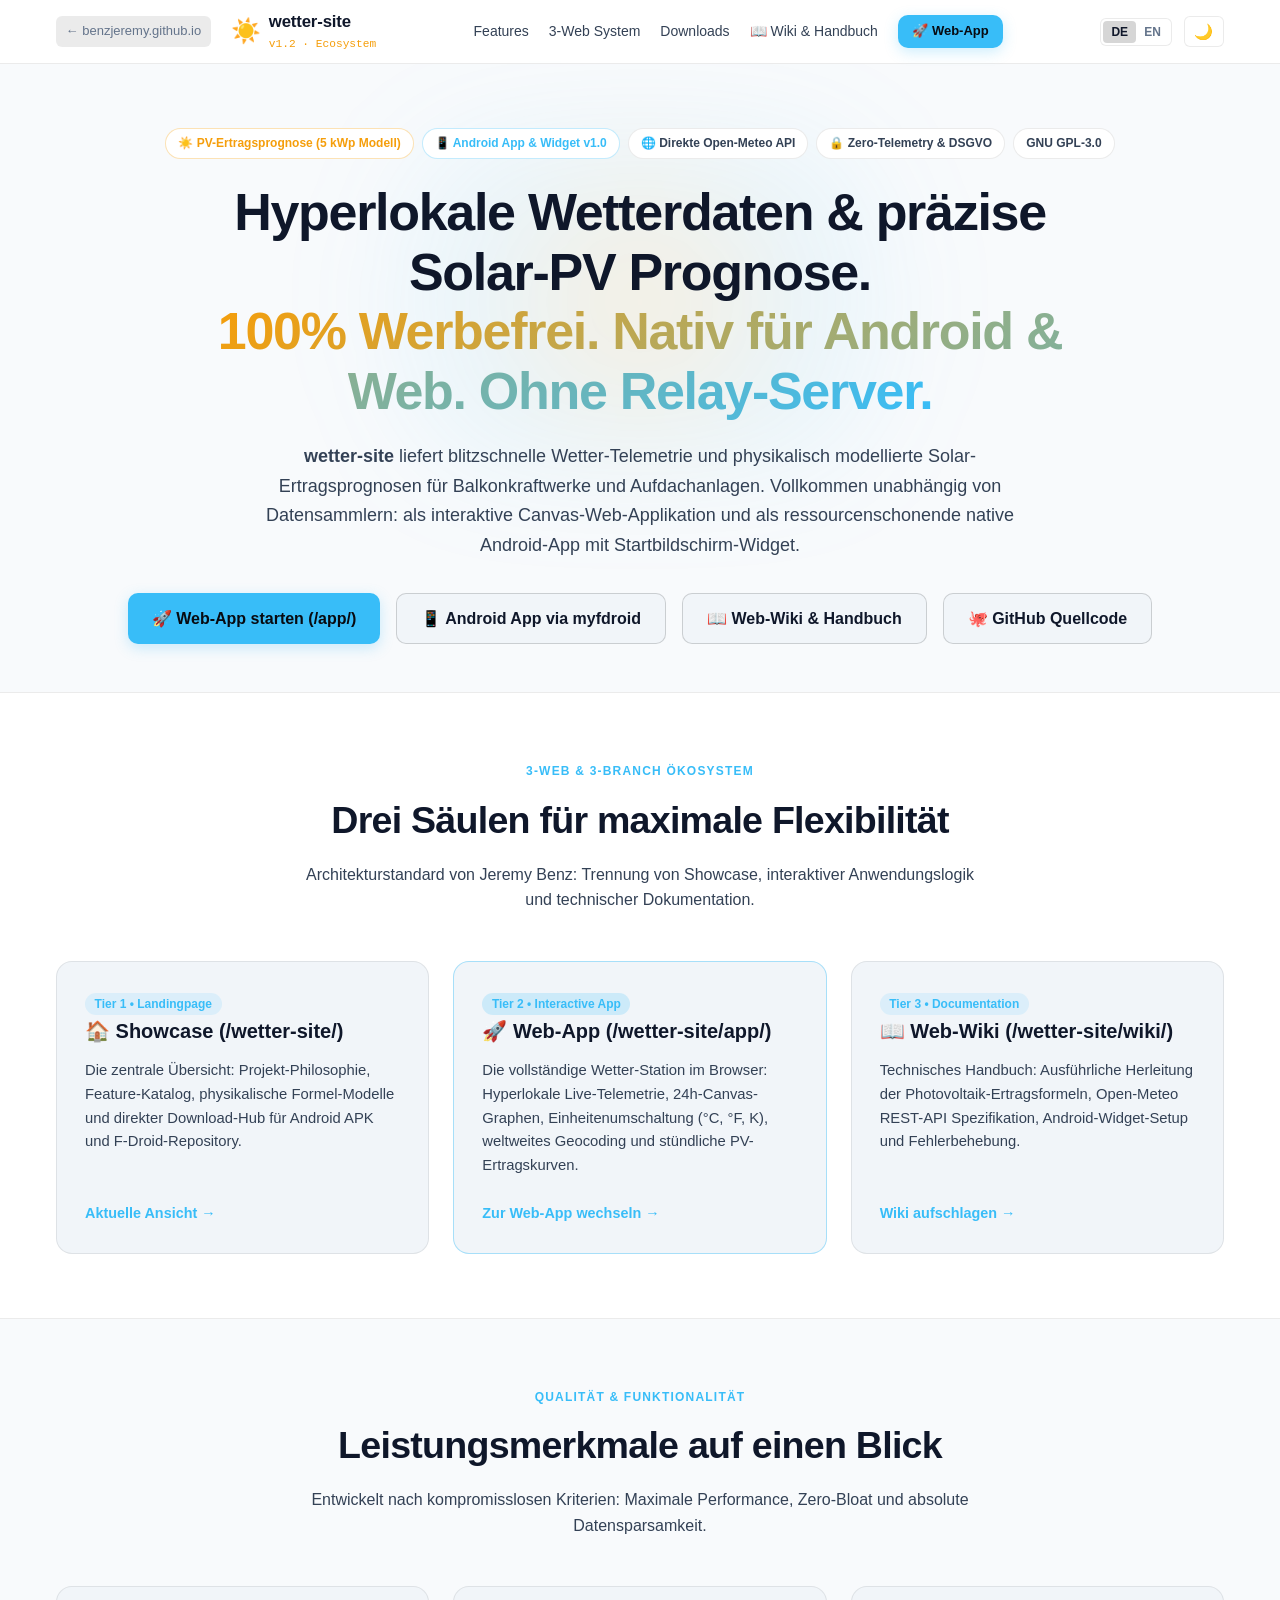
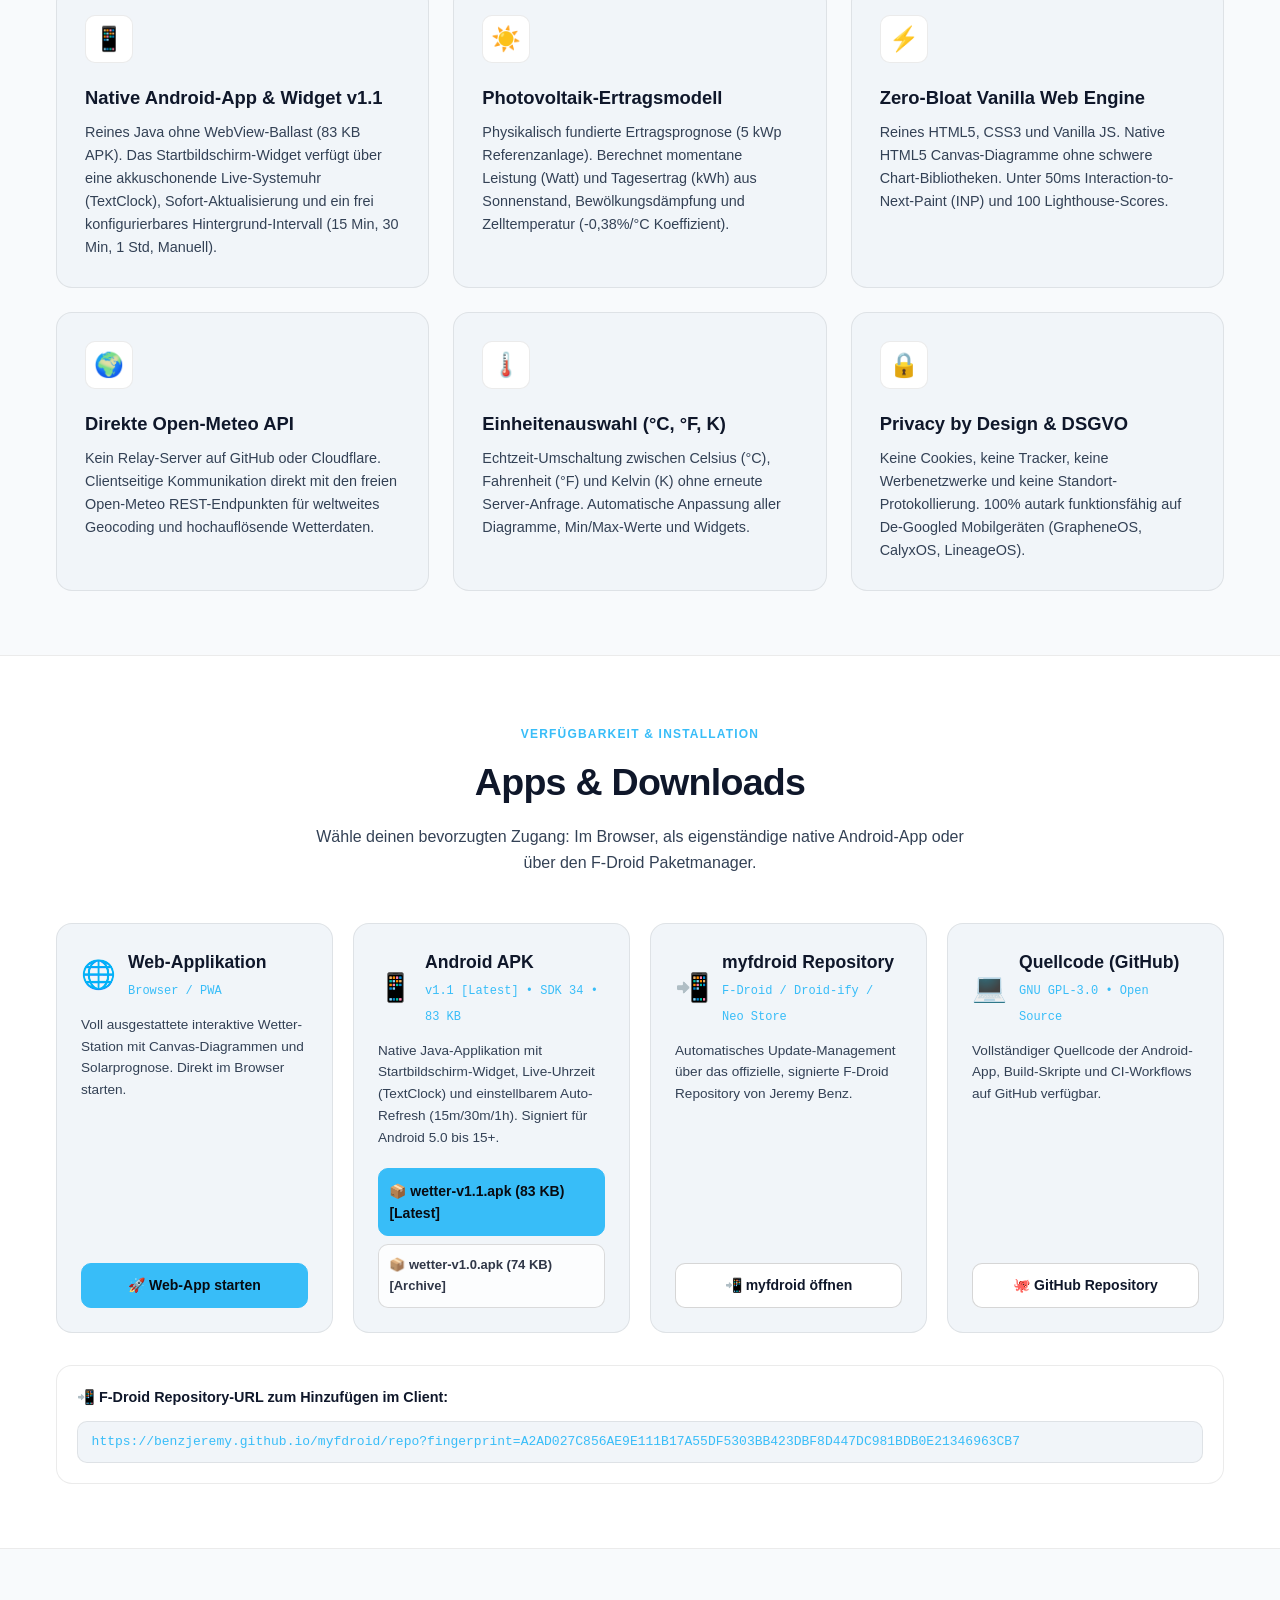
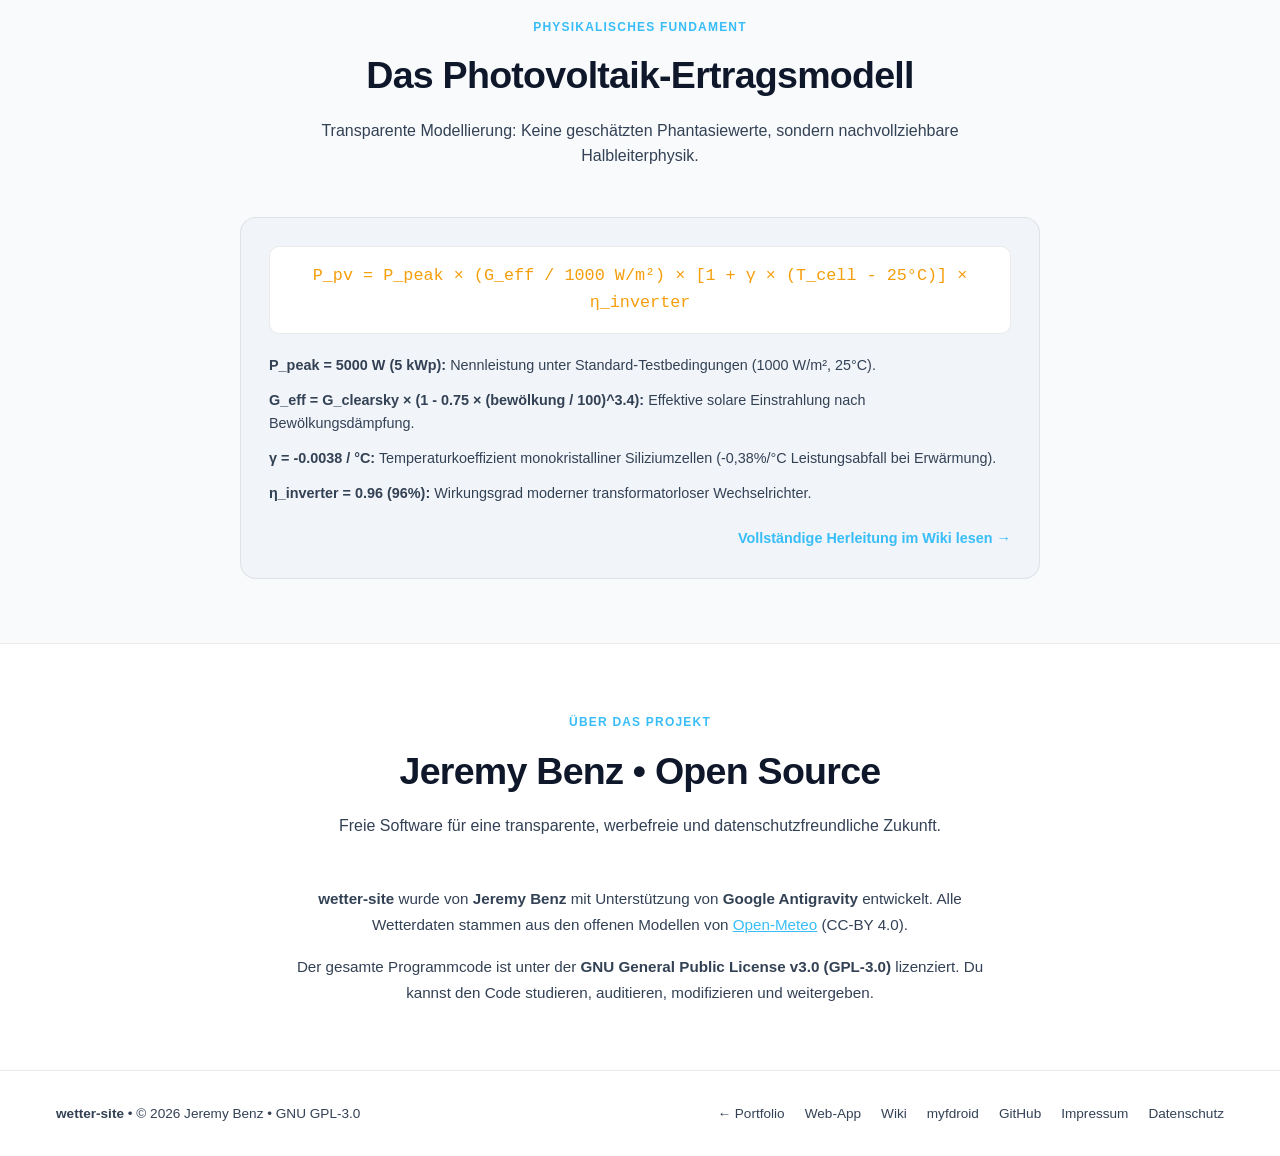
==== commit d645651d: "feat(web): update showcase and wiki for Wetter v1.1 release" ====
--- a/index.html
+++ b/index.html
@@ -241,12 +241,12 @@
           <article class="feature-card">
             <div class="feature-icon-box">📱</div>
             <h3>
-              <span class="lang-de">Native Android-App &amp; Widget</span>
-              <span class="lang-en" style="display:none;">Native Android App &amp; Widget</span>
+              <span class="lang-de">Native Android-App &amp; Widget v1.1</span>
+              <span class="lang-en" style="display:none;">Native Android App &amp; Widget v1.1</span>
             </h3>
             <p>
-              <span class="lang-de">Reines Java ohne WebView-Ballast (74 KB APK). Das 4x2 / 4x1 Startbildschirm-Widget liefert Temperatur, Wetter-Icon, Min/Max und aktuelle Solar-PV Leistung direkt auf den Homescreen mit 1-Tap-Aktualisierung.</span>
-              <span class="lang-en" style="display:none;">Pure Java without WebView overhead (74 KB APK). The 4x2 / 4x1 home screen widget displays current temperature, weather icon, min/max range, and live solar PV yield with one-tap refresh.</span>
+              <span class="lang-de">Reines Java ohne WebView-Ballast (83 KB APK). Das Startbildschirm-Widget verfügt über eine akkuschonende Live-Systemuhr (TextClock), Sofort-Aktualisierung und ein frei konfigurierbares Hintergrund-Intervall (15 Min, 30 Min, 1 Std, Manuell).</span>
+              <span class="lang-en" style="display:none;">Pure Java without WebView overhead (83 KB APK). The home screen widget features a battery-efficient real-time system clock (TextClock), instant refresh, and a configurable background interval (15m, 30m, 1h, off).</span>
             </p>
           </article>
 
@@ -368,17 +368,22 @@
                 <span class="dl-icon">📱</span>
                 <div>
                   <div class="dl-title">Android APK</div>
-                  <span class="dl-sub">v1.0 &bull; SDK 34 &bull; 74 KB</span>
+                  <span class="dl-sub">v1.1 [Latest] &bull; SDK 34 &bull; 83 KB</span>
                 </div>
               </div>
               <p class="dl-desc">
-                <span class="lang-de">Native Java-Applikation mit 4x2/4x1 Startbildschirm-Widget. Kryptografisch signiert für Android 5.0 bis 15+.</span>
-                <span class="lang-en" style="display:none;">Native Java application with 4x2/4x1 home screen widget. Cryptographically signed for Android 5.0 to 15+.</span>
-              </p>
-            </div>
-            <a href="https://benzjeremy.github.io/myfdroid/repo/wetter-v1.0.apk" class="btn-dl highlight">
-              <span>📦 wetter-v1.0.apk (74 KB)</span>
-            </a>
+                <span class="lang-de">Native Java-Applikation mit Startbildschirm-Widget, Live-Uhrzeit (TextClock) und einstellbarem Auto-Refresh (15m/30m/1h). Signiert für Android 5.0 bis 15+.</span>
+                <span class="lang-en" style="display:none;">Native Java application with home screen widget, real-time live clock (TextClock), and configurable auto-refresh (15m/30m/1h). Signed for Android 5.0 to 15+.</span>
+              </p>
+            </div>
+            <div style="display: flex; flex-direction: column; gap: 0.5rem;">
+              <a href="https://benzjeremy.github.io/myfdroid/repo/wetter-v1.1.apk" class="btn-dl highlight">
+                <span>📦 wetter-v1.1.apk (83 KB) [Latest]</span>
+              </a>
+              <a href="https://benzjeremy.github.io/myfdroid/repo/wetter-v1.0.apk" class="btn-dl" style="font-size: 0.8125rem; opacity: 0.85;">
+                <span>📦 wetter-v1.0.apk (74 KB) [Archive]</span>
+              </a>
+            </div>
           </div>
 
           <!-- Download 3: myfdroid Repo -->
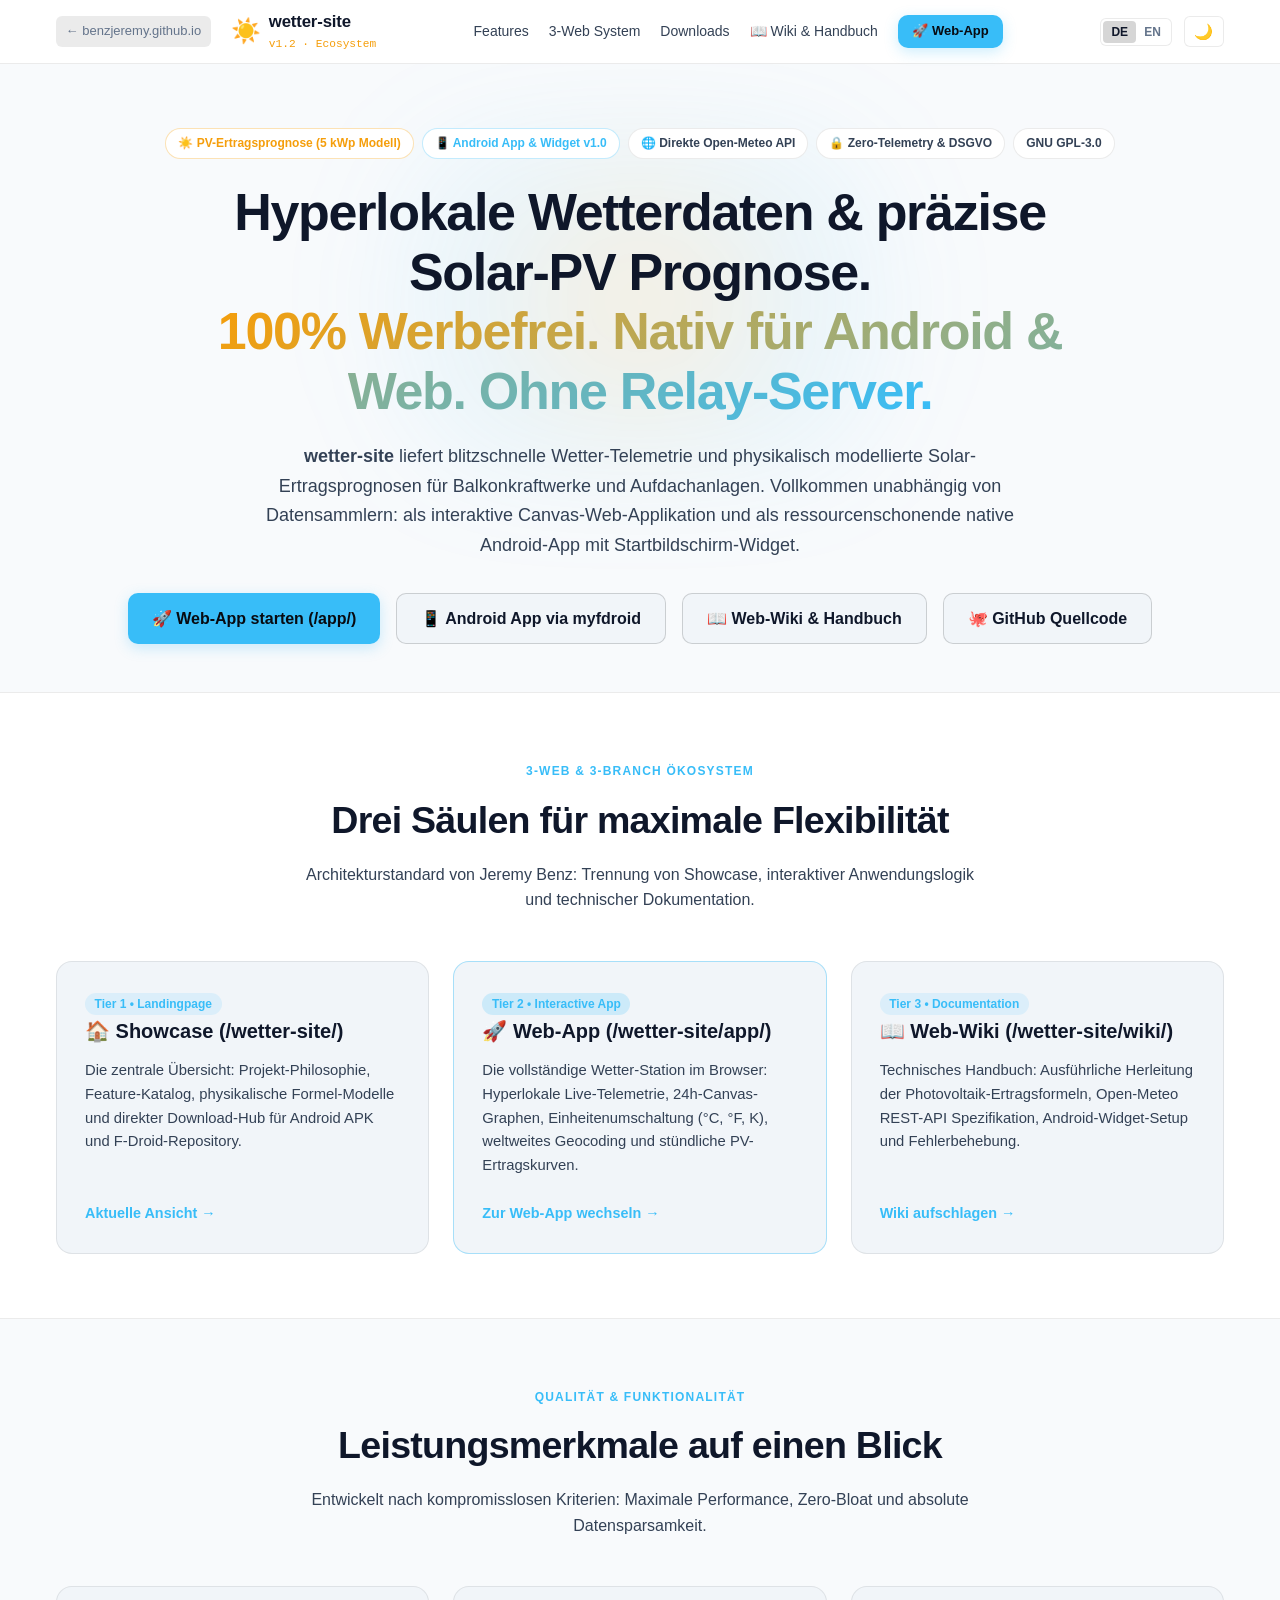
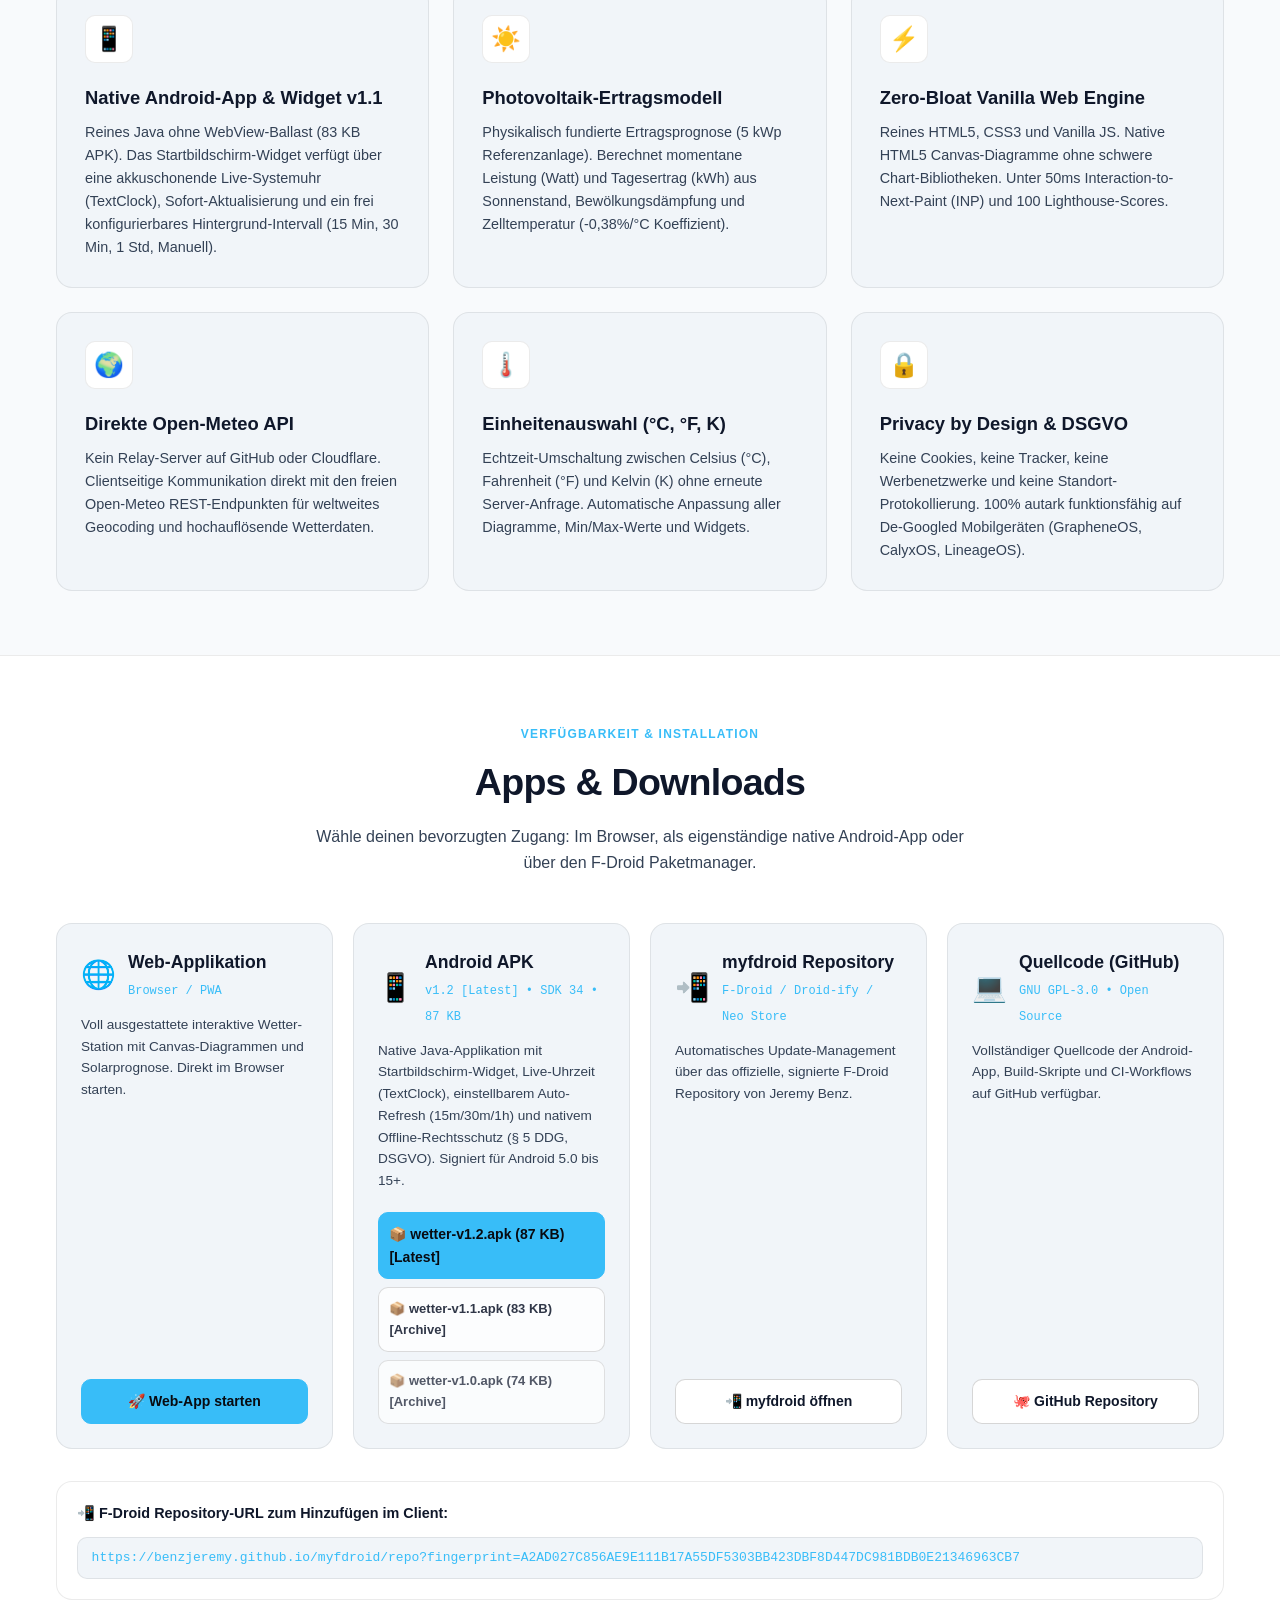
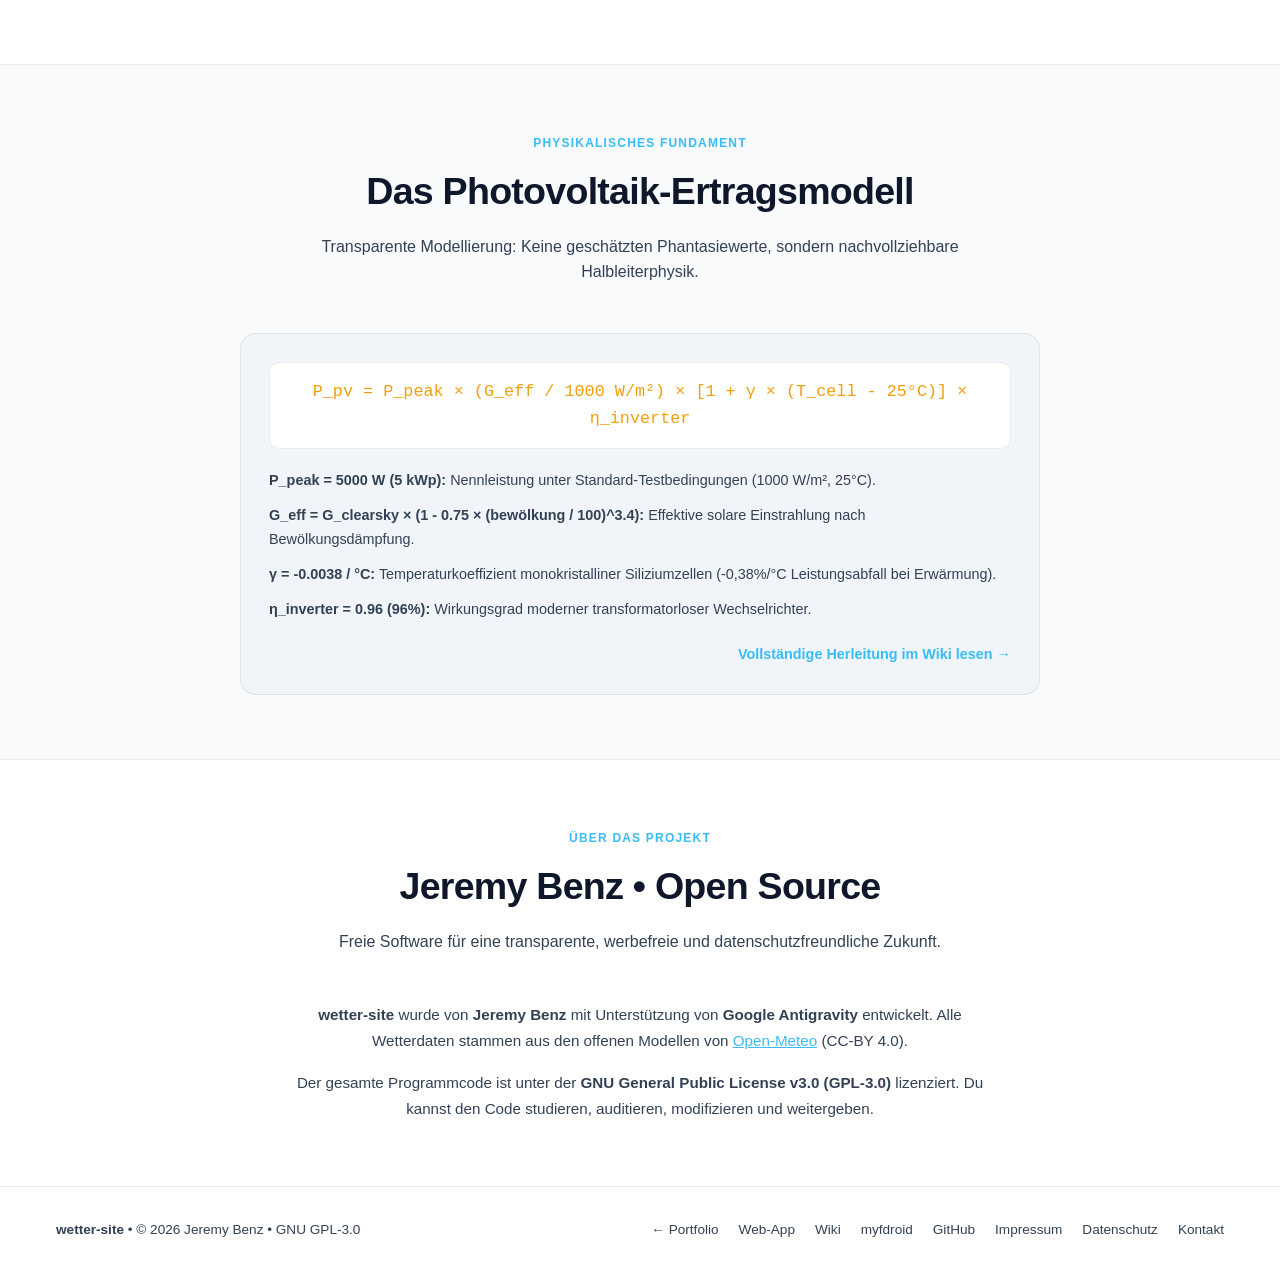
==== commit e410d7a1: "feat(web): add internal legal pages (§ 5 DDG, GDPR, Kontakt) and update v1.2 APK download" ====
--- a/index.html
+++ b/index.html
@@ -368,19 +368,22 @@
                 <span class="dl-icon">📱</span>
                 <div>
                   <div class="dl-title">Android APK</div>
-                  <span class="dl-sub">v1.1 [Latest] &bull; SDK 34 &bull; 83 KB</span>
+                  <span class="dl-sub">v1.2 [Latest] &bull; SDK 34 &bull; 87 KB</span>
                 </div>
               </div>
               <p class="dl-desc">
-                <span class="lang-de">Native Java-Applikation mit Startbildschirm-Widget, Live-Uhrzeit (TextClock) und einstellbarem Auto-Refresh (15m/30m/1h). Signiert für Android 5.0 bis 15+.</span>
-                <span class="lang-en" style="display:none;">Native Java application with home screen widget, real-time live clock (TextClock), and configurable auto-refresh (15m/30m/1h). Signed for Android 5.0 to 15+.</span>
+                <span class="lang-de">Native Java-Applikation mit Startbildschirm-Widget, Live-Uhrzeit (TextClock), einstellbarem Auto-Refresh (15m/30m/1h) und nativem Offline-Rechtsschutz (§ 5 DDG, DSGVO). Signiert für Android 5.0 bis 15+.</span>
+                <span class="lang-en" style="display:none;">Native Java application with home screen widget, real-time live clock (TextClock), configurable auto-refresh (15m/30m/1h), and native offline legal compliance (§ 5 DDG, GDPR). Signed for Android 5.0 to 15+.</span>
               </p>
             </div>
             <div style="display: flex; flex-direction: column; gap: 0.5rem;">
-              <a href="https://benzjeremy.github.io/myfdroid/repo/wetter-v1.1.apk" class="btn-dl highlight">
-                <span>📦 wetter-v1.1.apk (83 KB) [Latest]</span>
+              <a href="https://benzjeremy.github.io/myfdroid/repo/wetter-v1.2.apk" class="btn-dl highlight">
+                <span>📦 wetter-v1.2.apk (87 KB) [Latest]</span>
               </a>
-              <a href="https://benzjeremy.github.io/myfdroid/repo/wetter-v1.0.apk" class="btn-dl" style="font-size: 0.8125rem; opacity: 0.85;">
+              <a href="https://benzjeremy.github.io/myfdroid/repo/wetter-v1.1.apk" class="btn-dl" style="font-size: 0.8125rem; opacity: 0.85;">
+                <span>📦 wetter-v1.1.apk (83 KB) [Archive]</span>
+              </a>
+              <a href="https://benzjeremy.github.io/myfdroid/repo/wetter-v1.0.apk" class="btn-dl" style="font-size: 0.8125rem; opacity: 0.7;">
                 <span>📦 wetter-v1.0.apk (74 KB) [Archive]</span>
               </a>
             </div>
@@ -530,8 +533,9 @@
         <a href="wiki/">Wiki</a>
         <a href="https://benzjeremy.github.io/myfdroid/">myfdroid</a>
         <a href="https://github.com/benzjeremy/wetter-site" target="_blank" rel="noopener noreferrer">GitHub</a>
-        <a href="https://benzjeremy.github.io/impressum.html" target="_blank" rel="noopener noreferrer">Impressum</a>
-        <a href="https://benzjeremy.github.io/datenschutz.html" target="_blank" rel="noopener noreferrer">Datenschutz</a>
+        <a href="impressum.html">Impressum</a>
+        <a href="datenschutz.html">Datenschutz</a>
+        <a href="kontakt.html">Kontakt</a>
       </div>
     </div>
   </footer>
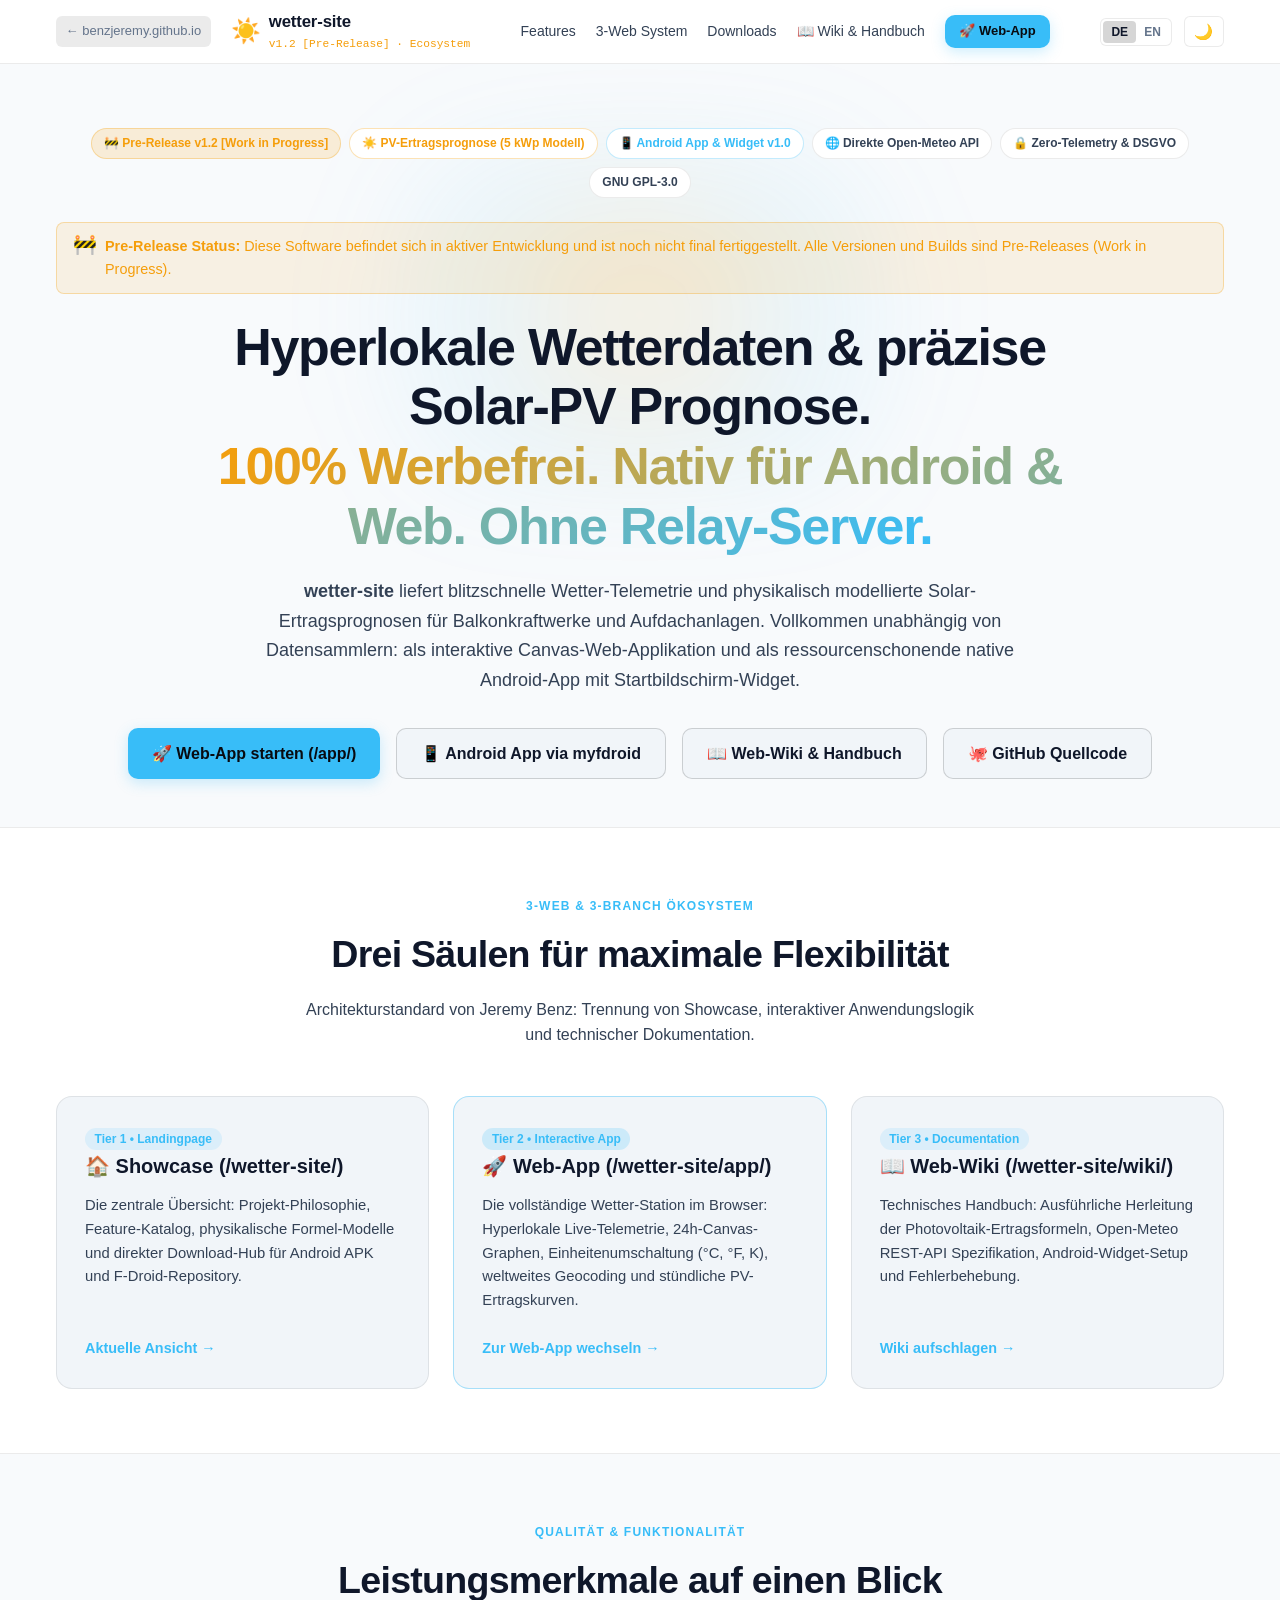
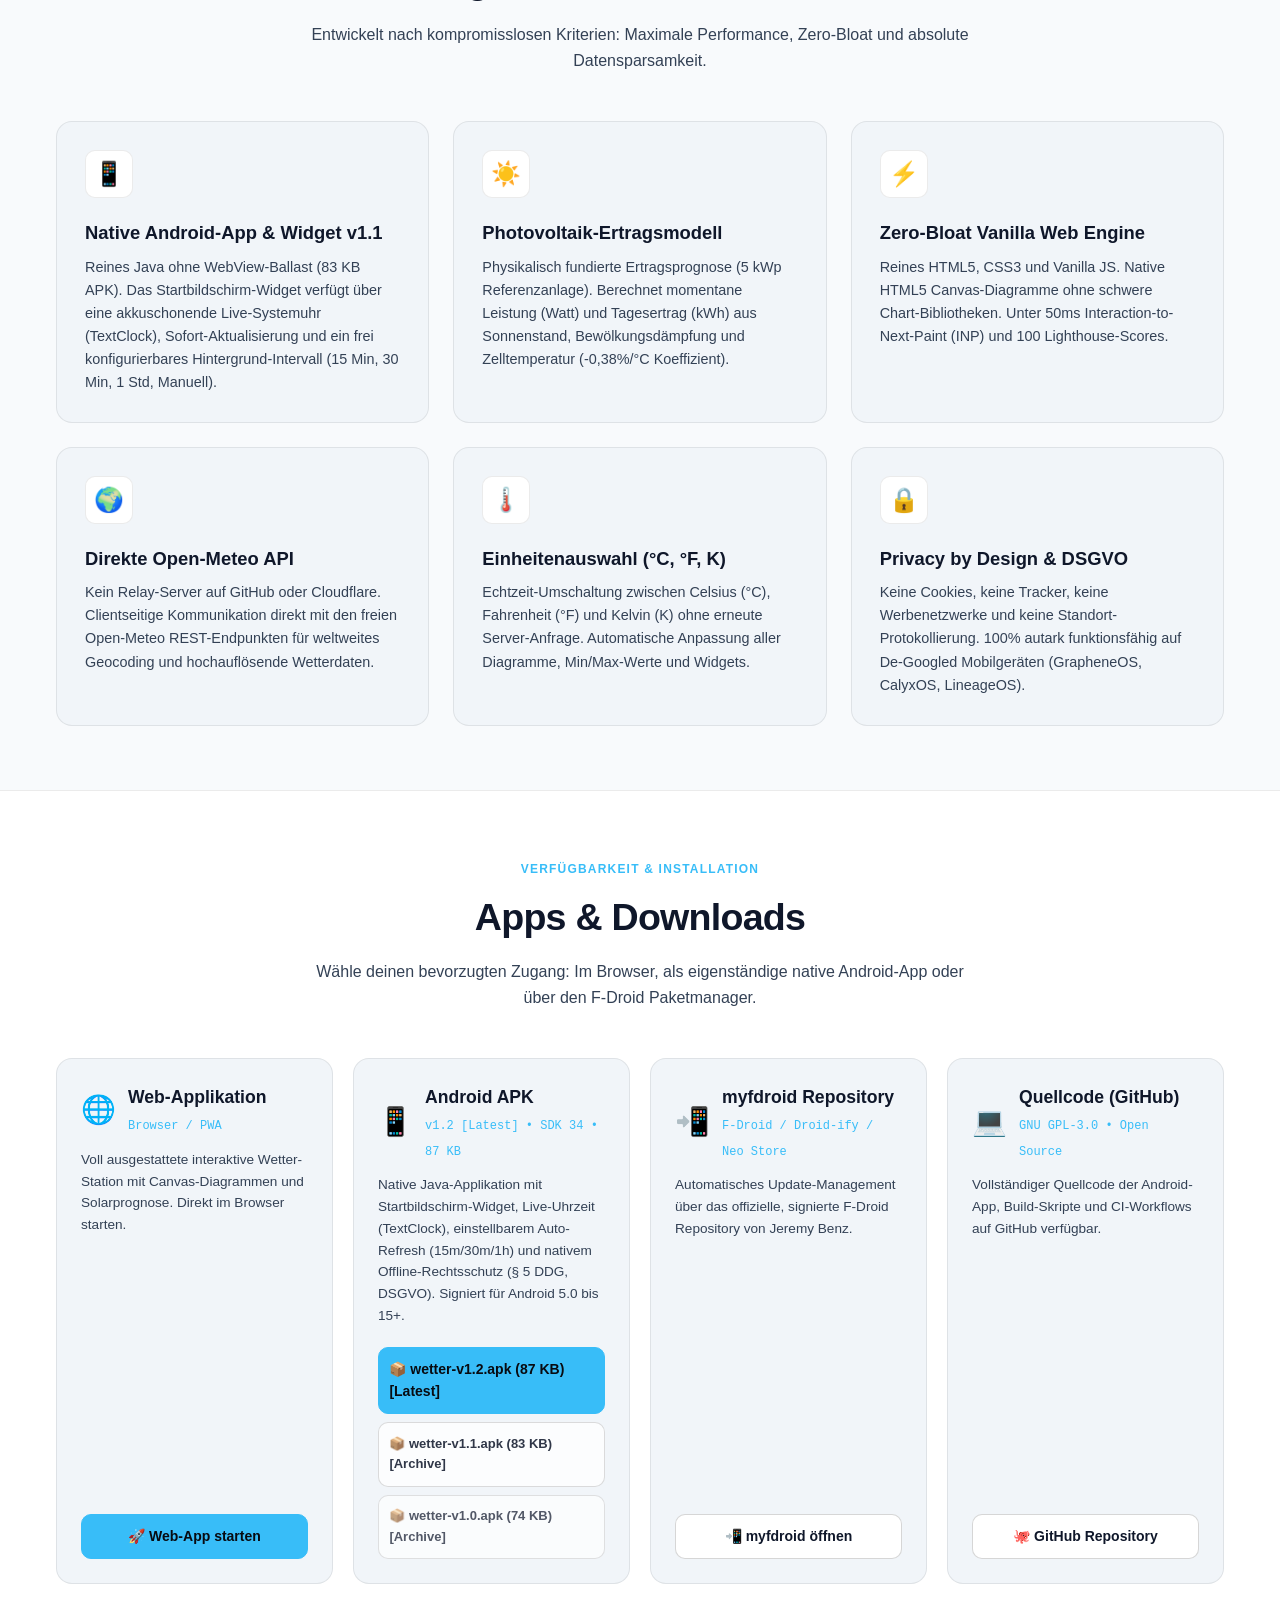
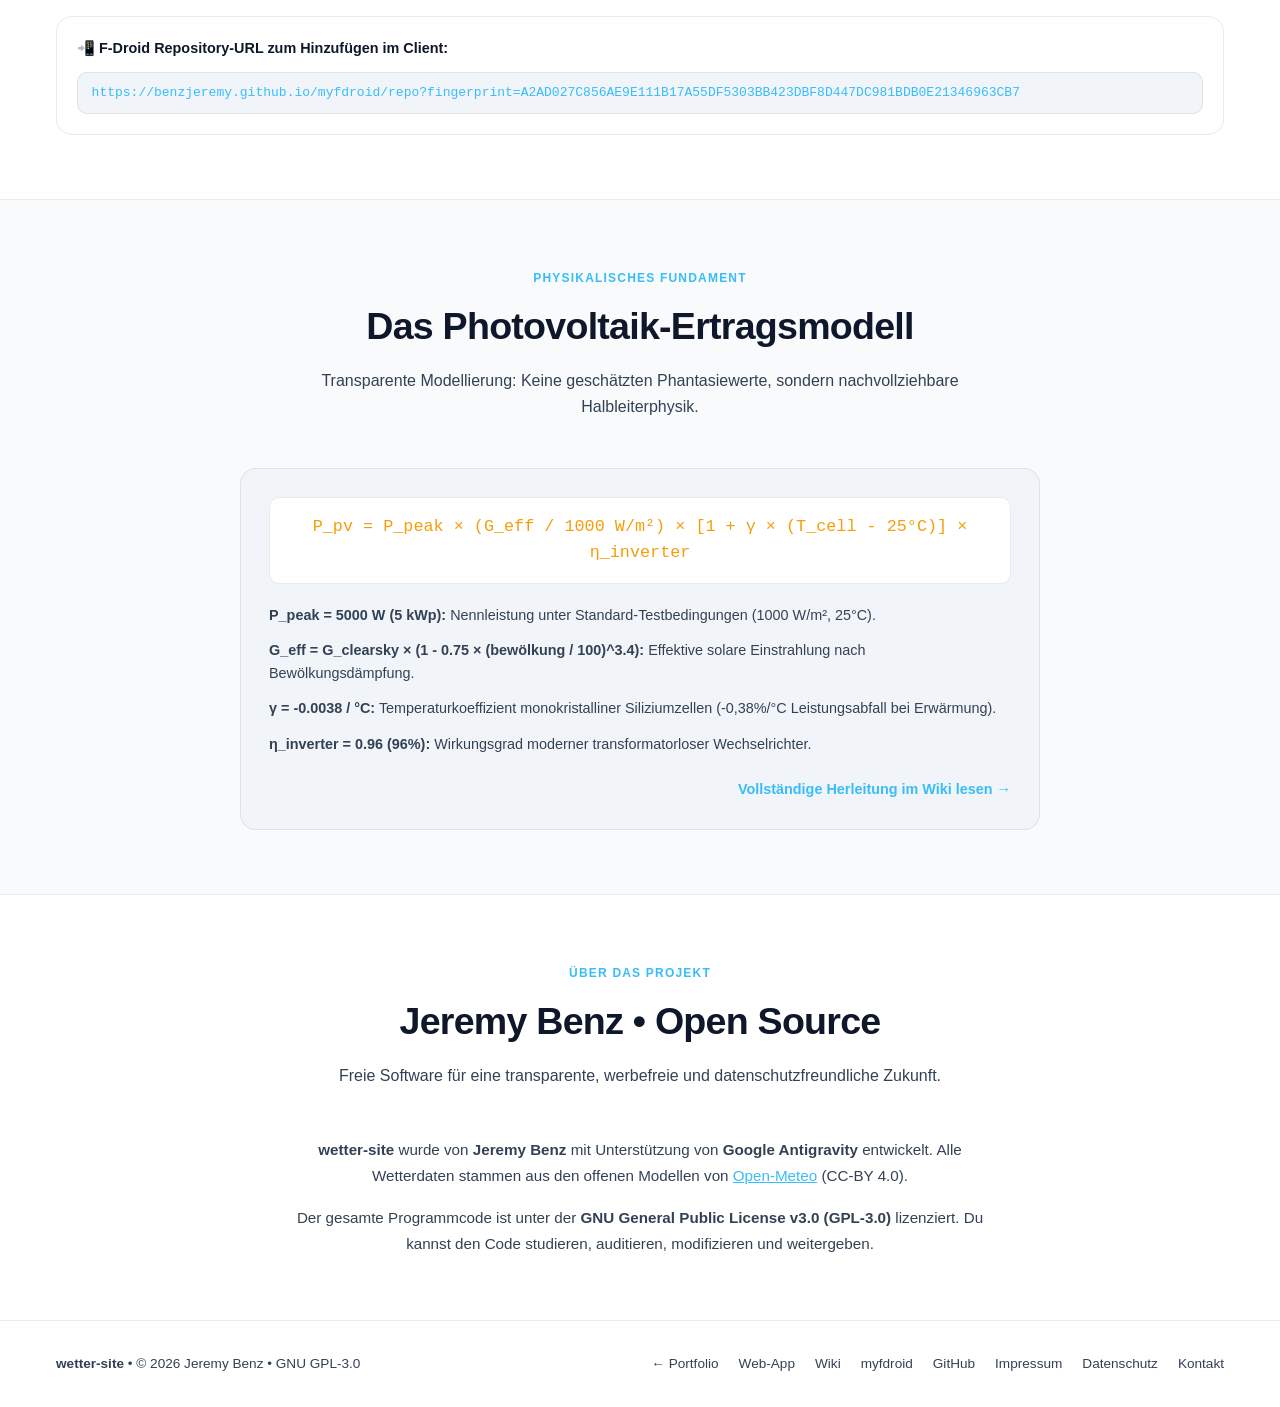
==== commit de7fd715: "feat(web): add pre-release banners and status indicators" ====
--- a/index.html
+++ b/index.html
@@ -6,7 +6,7 @@
   <meta http-equiv="Content-Security-Policy" content="default-src 'self'; script-src 'self' 'unsafe-inline'; style-src 'self' 'unsafe-inline'; img-src 'self' data: https:; font-src 'self'; frame-src 'none'; object-src 'none'; base-uri 'self';" />
   <meta http-equiv="X-Content-Type-Options" content="nosniff" />
   <meta name="referrer" content="strict-origin-when-cross-origin" />
-  <title>wetter-site – Hyperlokale Wetter-Station, Solar-PV Prognose &amp; Native Android App mit Widget</title>
+  <title>wetter-site [Pre-Release] – Hyperlokale Wetter-Station, Solar-PV Prognose &amp; Native Android App mit Widget</title>
   <meta name="description" content="Offizielle Wetter- und Solar-PV Plattform von Jeremy Benz: Direkte Open-Meteo REST-Anbindung, physikalische Solarertrags-Modellierung (5 kWp), native Android-App mit Startbildschirm-Widget und ultra-schnelle Web-App. 100% Trackingfrei.">
   <meta property="og:type" content="website">
   <meta property="og:title" content="wetter-site – Wetter &amp; Solar-PV Plattform mit Android Widget">
@@ -38,7 +38,7 @@
           <span class="brand-icon" aria-hidden="true">☀️</span>
           <div class="brand-info">
             <span class="brand-name">wetter-site</span>
-            <span class="brand-ver">v1.2 · Ecosystem</span>
+            <span class="brand-ver">v1.2 [Pre-Release] · Ecosystem</span>
           </div>
         </a>
       </div>
@@ -83,11 +83,21 @@
       <div class="container hero-container">
         
         <div class="hero-badges">
+          <span class="hero-badge badge-amber" style="background: rgba(245, 158, 11, 0.15); color: #f59e0b; border-color: rgba(245, 158, 11, 0.3);">🚧 Pre-Release v1.2 [Work in Progress]</span>
           <span class="hero-badge badge-amber">☀️ PV-Ertragsprognose (5 kWp Modell)</span>
           <a href="https://benzjeremy.github.io/myfdroid/" class="hero-badge badge-sky">📱 Android App &amp; Widget v1.0</a>
           <span class="hero-badge">🌐 Direkte Open-Meteo API</span>
           <span class="hero-badge">🔒 Zero-Telemetry &amp; DSGVO</span>
           <a href="https://github.com/benzjeremy/wetter-site/blob/main/LICENSE" target="_blank" rel="noopener noreferrer" class="hero-badge">GNU GPL-3.0</a>
+        </div>
+
+        <!-- Pre-Release Notice -->
+        <div style="margin-bottom: 1.5rem; background: rgba(245, 158, 11, 0.1); border: 1px solid rgba(245, 158, 11, 0.3); border-radius: 8px; padding: 0.75rem 1rem; color: #f59e0b; font-size: 0.9rem; display: flex; align-items: flex-start; gap: 0.5rem; text-align: left;">
+          <span style="font-size: 1.2rem; line-height: 1;">🚧</span>
+          <div>
+            <div class="lang-de"><strong>Pre-Release Status:</strong> Diese Software befindet sich in aktiver Entwicklung und ist noch nicht final fertiggestellt. Alle Versionen und Builds sind Pre-Releases (Work in Progress).</div>
+            <div class="lang-en" style="display:none;"><strong>Pre-Release Notice:</strong> This software is under active development and not finalized yet. All releases and builds are Pre-Releases (Work in Progress).</div>
+          </div>
         </div>
 
         <div class="lang-de">
